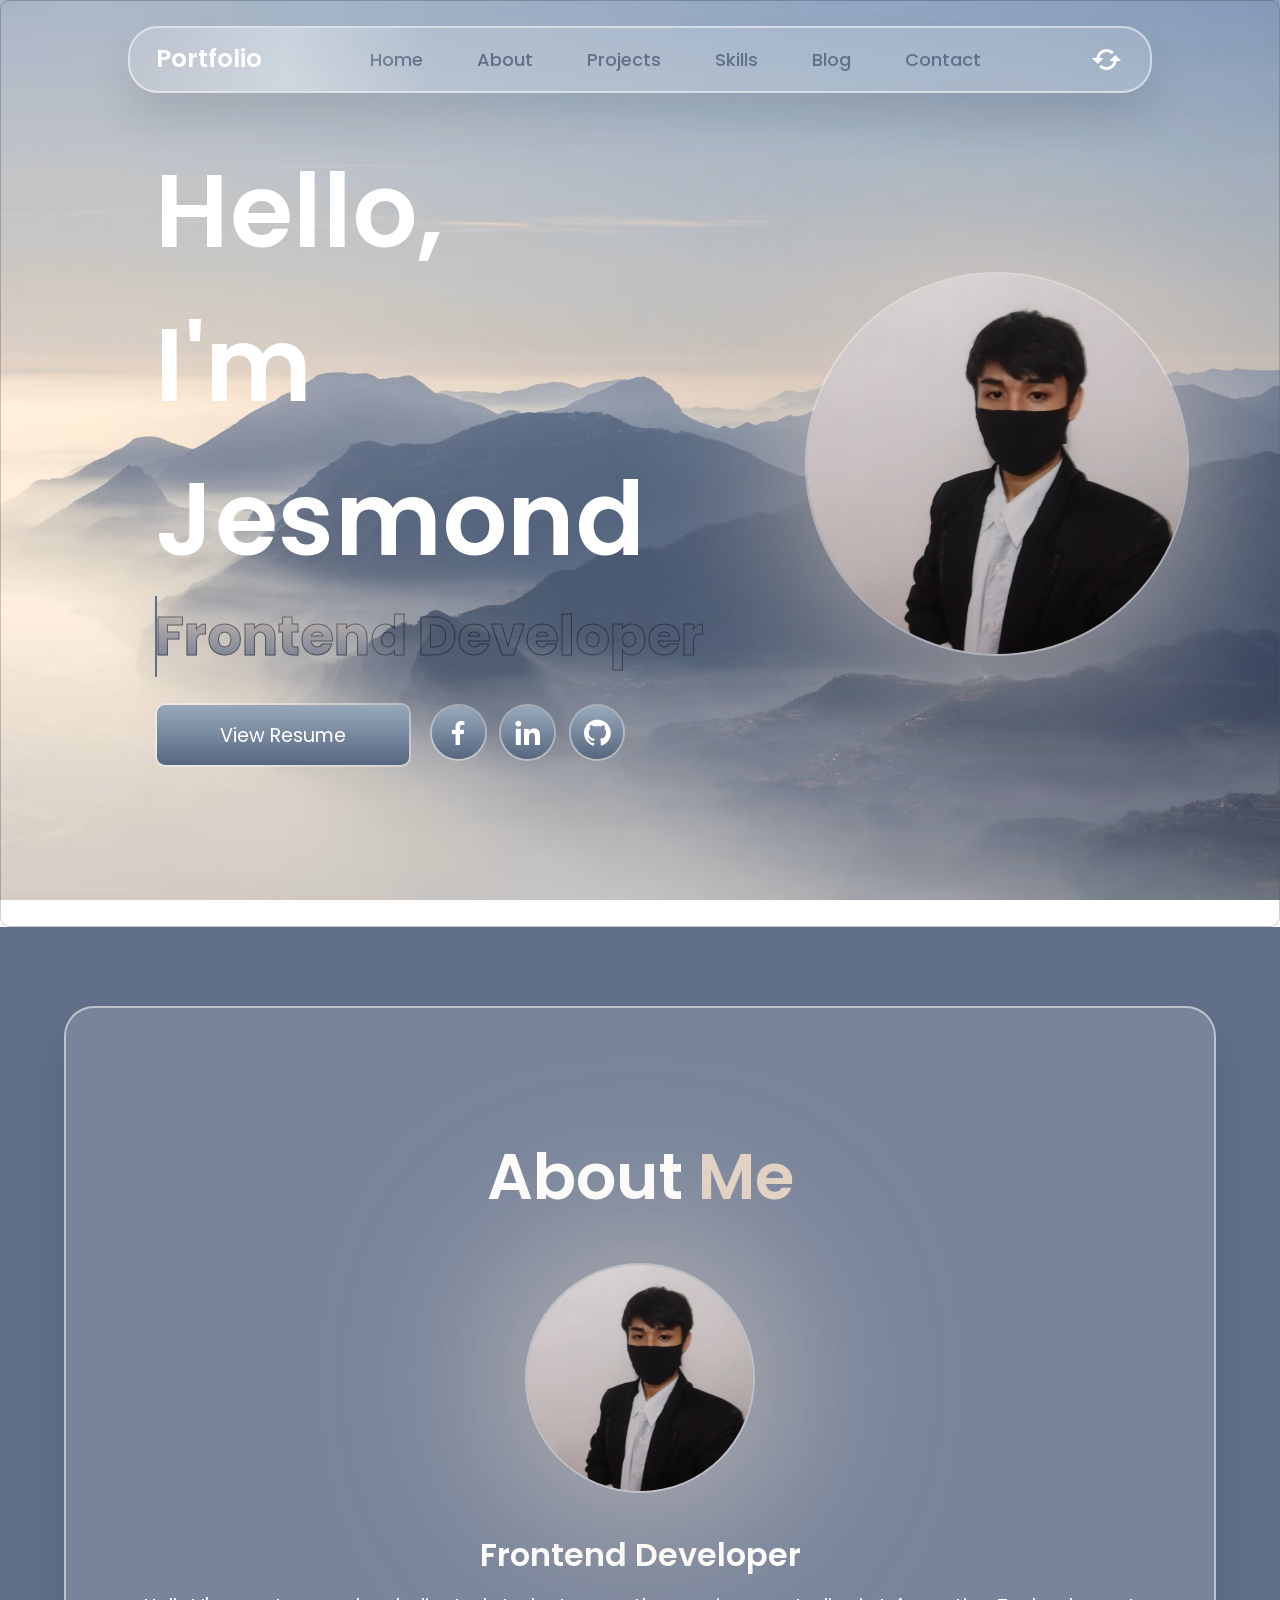
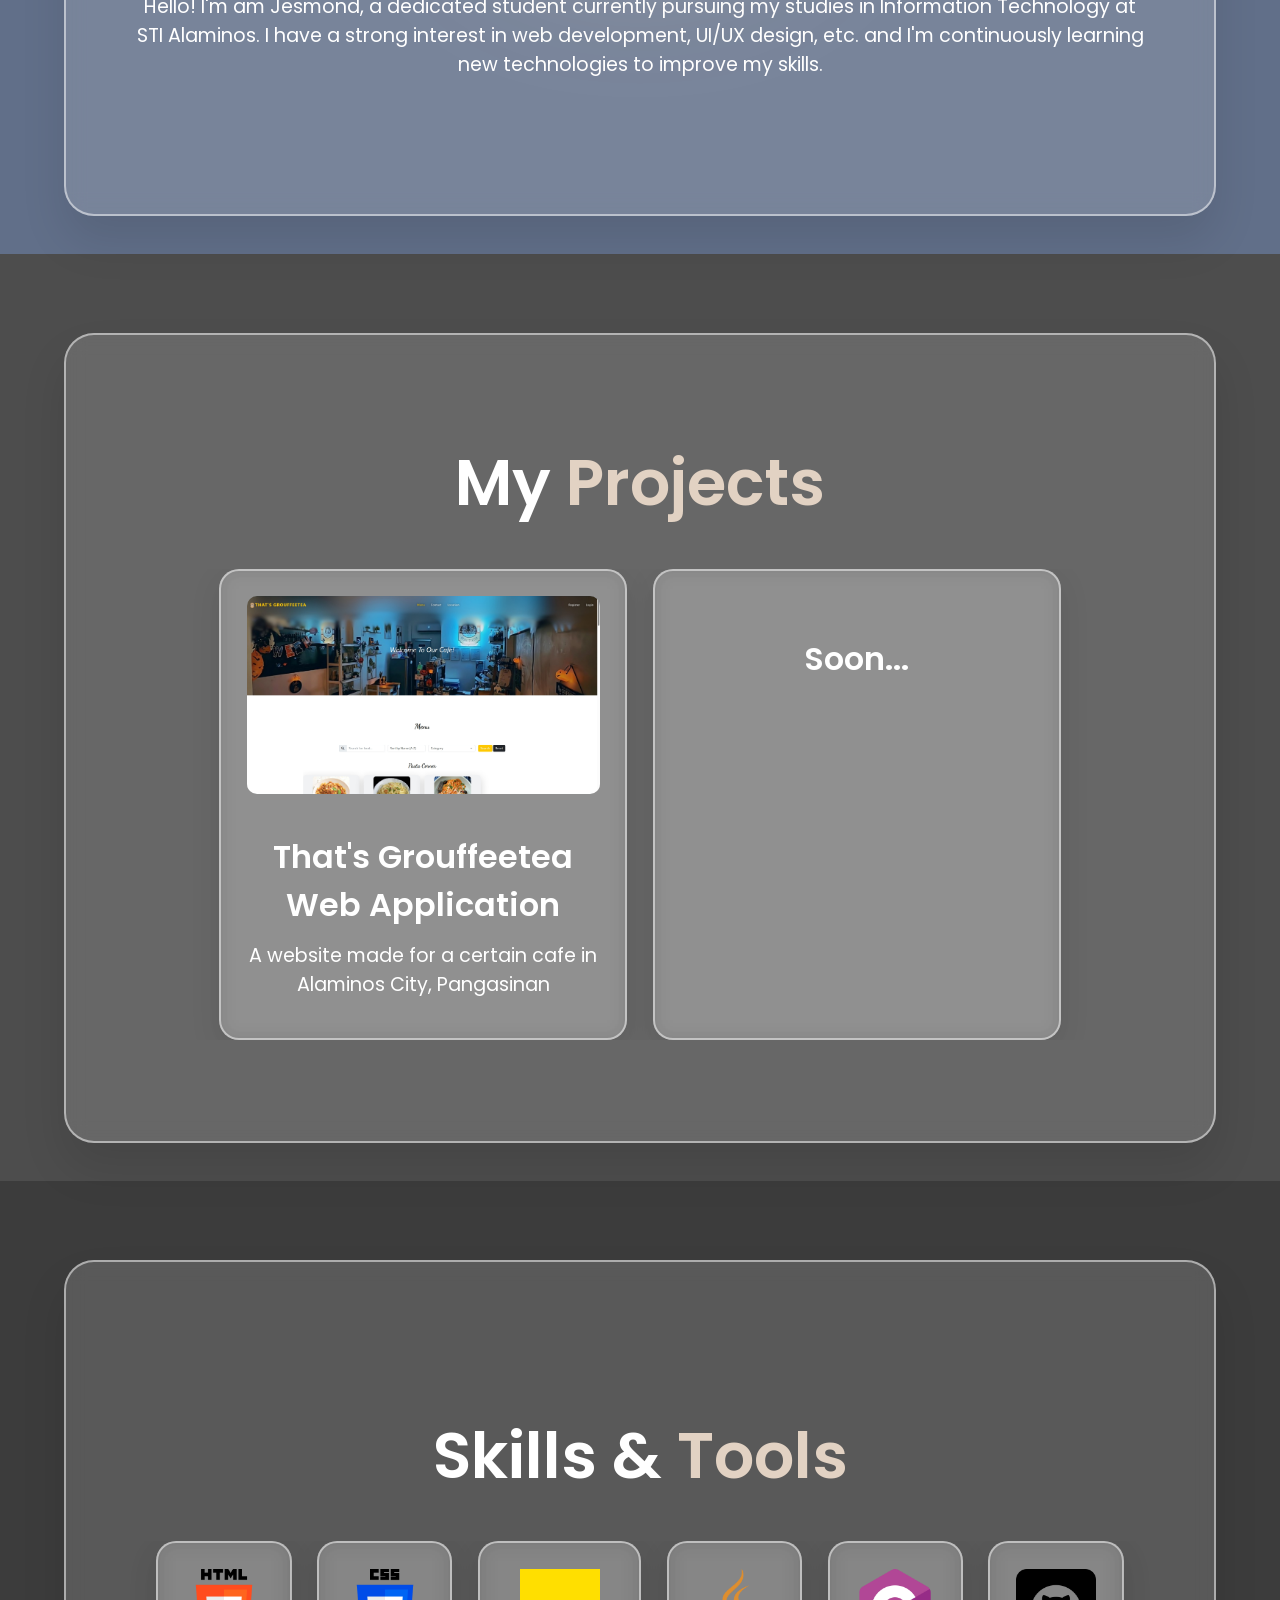
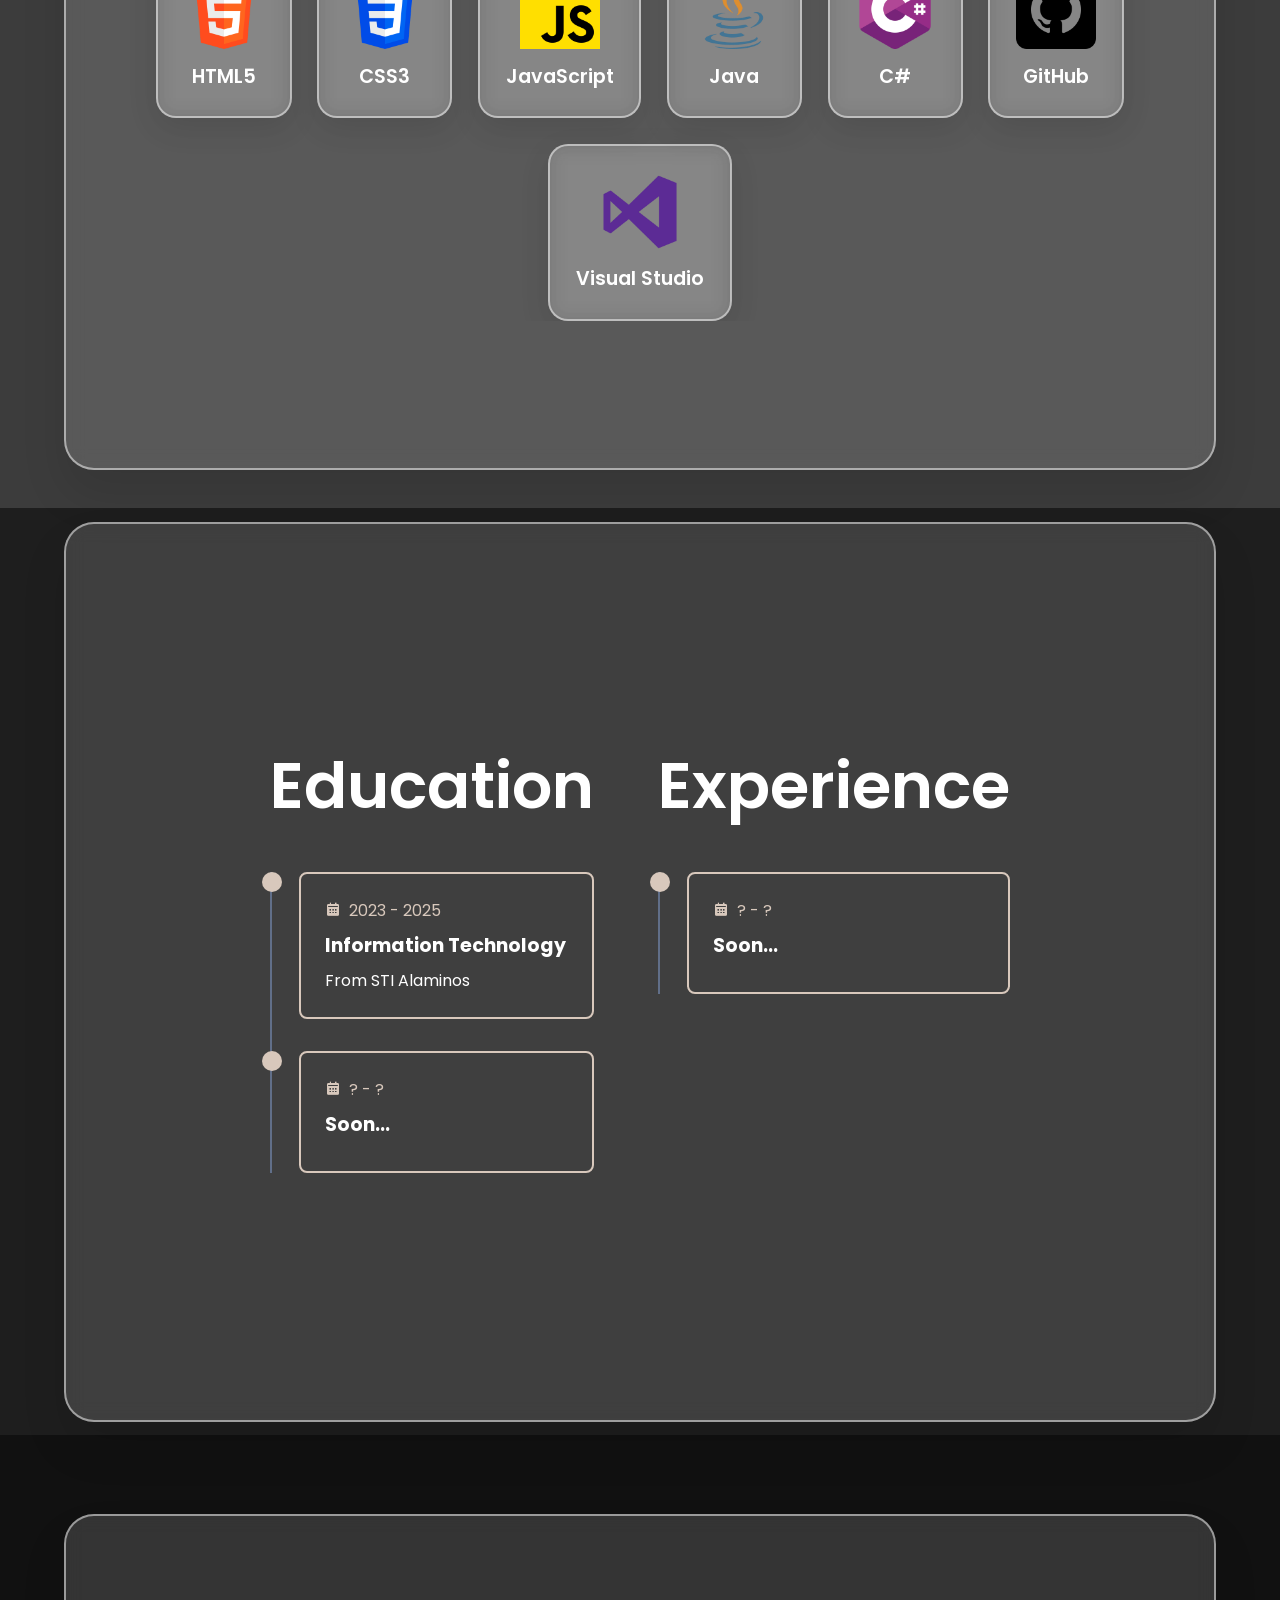
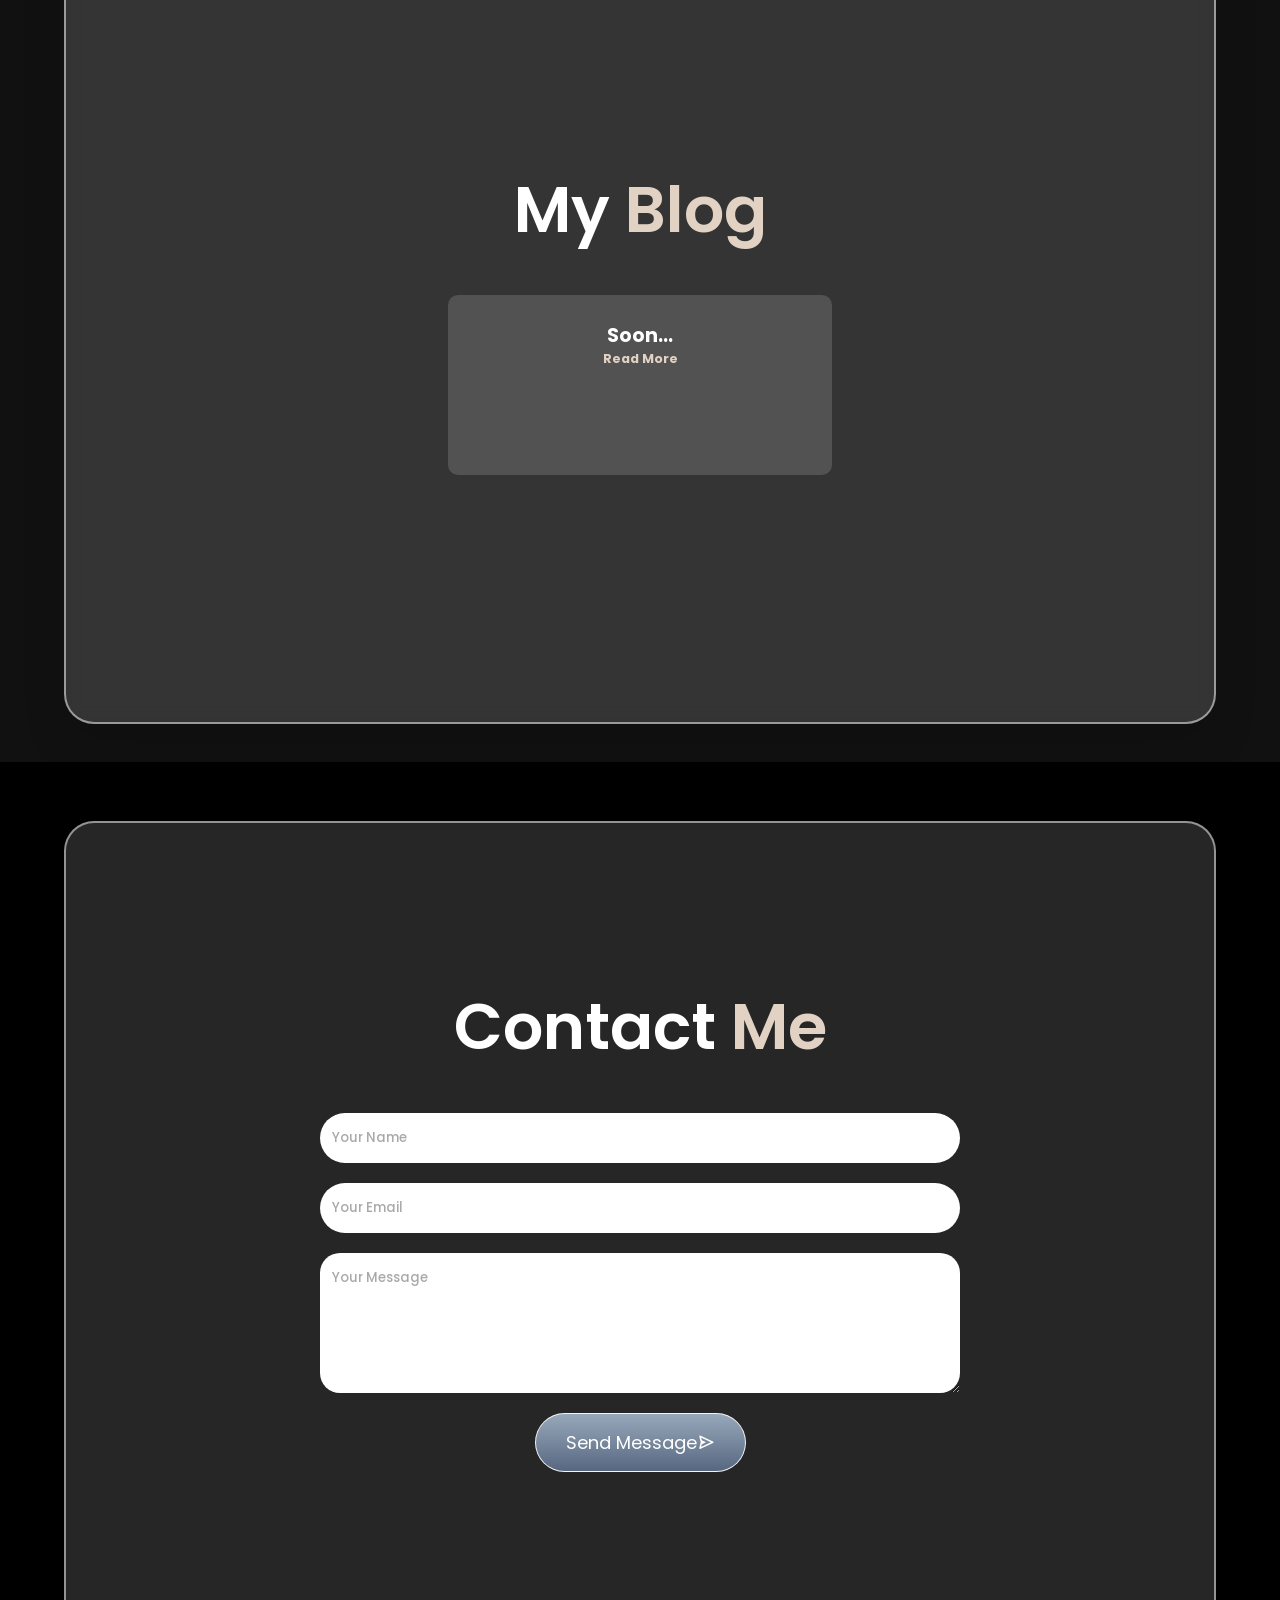
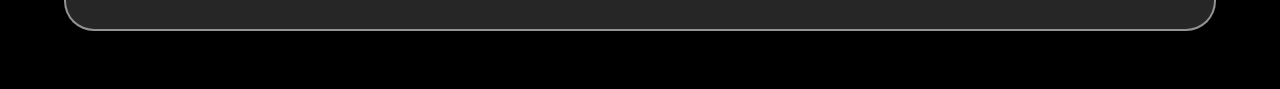
==== index.html @ a2d66a94 "Add files via upload" ====
<!DOCTYPE html>
<html lang="en">

<head>
  <meta charset="UTF-8">
  <meta name="viewport" content="width=device-width, initial-scale=1.0">
  <title>Portfolio</title>
  <link rel="stylesheet" href="style.css">
  <link href='https://unpkg.com/boxicons@2.1.4/css/boxicons.min.css' rel='stylesheet'>
</head>

<body>
  <header class="header">
    <a class="logo">Portfolio</a>
    <div class="menu-icon1">
      <i class='bx bx-menu' id="menu-icon"></i>
    </div>
    <nav class="navbar">
      <a href="#">Home</a>
      <a href="#about">About</a>
      <a href="#projects">Projects</a>
      <a href="#skills">Skills</a>
      <a href="#blog">Blog</a>
      <a href="#contact">Contact</a>
    </nav>
    <i onClick="window.location.reload()" class="bx bx-refresh"></i>
  </header>
  
  <div class="hero">
    <img src="images/background.jpg" alt="" id="bg-image">
  </div>
  
  <!-- *************************Home Section************************* -->
  <section class="home full-screen" id="home">
    <div class="text-content">
      <h1>Hello, <br> I'm Jesmond</h1>
      <div class="text-animation">
        <h2>Frontend Developer</h2>
      </div>
      <!-- <p>Lorem ipsum dolor sit amet consectetur adipisicing elit. Ea, illum! Libero cupiditate sunt officiis
        laudantium inventore vero, praesentium iure accusantium asperiores nobis architecto qui maiores, debitis
        at, eaque vel! Officiis, vel reprehenderit dicta cumque doloremque qui. Autem aperiam cumque aliquid.</p> -->
      <div class="btn-section">
        <button onclick="downloadResume()" class="btn">View Resume</button>
        <div class="social-media">
          <!-- <a href="https://www.instagram.com/" target="_blank" rel="noopener noreferrer">
            <i class='bx bxl-instagram' style="--vlr:7"></i>
          </a> -->

          <a href="https://www.facebook.com/jesmond.donato.5/" target="_blank" rel="noopener noreferrer">
            <i class='bx bxl-facebook' style="--vlr:8"></i>
          </a>

          <a href="https://www.linkedin.com/in/jesmond-d-971897332/" target="_blank" rel="noopener noreferrer">
            <i class='bx bxl-linkedin' style="--vlr:9"></i>
          </a>
          
          <a href="https://github.com/JezzMon" target="_blank" rel="noopener noreferrer">
            <i class='bx bxl-github' style="--vlr:10"></i>
          </a>

        </div>
      </div>
    </div>
    <img src="images/Profile.jpg" alt="profile" class="">
  </section>

  <!-- *************************About Section************************* -->
  <section class="about-bg full-screen" id="about">
    <div class="container about-anim about">
      <h2 class="title">About <span>Me</span></h2>
      <img src="images/Profile.jpg" alt="" class="about-img">
      <div class="text-content2">
        <h2>Frontend Developer</h2>
        <p>Hello! I'm am Jesmond, a dedicated student currently pursuing my studies
          in Information Technology at STI Alaminos. I have a strong interest in web development, UI/UX design, etc. and I'm continuously learning new technologies to improve my skills.
        </p>
      </div>
    </div>
  </section>

  <!-- *************************Projects Section************************* -->
  <section class="projects-bg full-screen" id="projects">
    <div class="container projects-anim projects">
      <h2 class="title">My <span>Projects</span></h2>
      <div class="projects-container">
        <div class="project-card">
          <img src="images/projects/screenshot-1744298592651.png" alt="Project 1">
          <div class="text-content2">
            <h2>That's Grouffeetea Web Application</h2>
            <p>A website made for a certain cafe in Alaminos City, Pangasinan</p>
          </div>
        </div>
        <div class="project-card">
          <img src="project2.jpg" alt="">
          <div class="text-content2">
            <h2>Soon...</h2>
            <!-- <p>Project Two description</p> -->
          </div>
        </div>
        <!-- <div class="project-card">
          <img src="project3.jpg" alt="Project 3">
          <div class="text-content2">
            <h2>Project Three</h2>
            <p>Project Three description</p>
          </div>
        </div>
        <div class="project-card">
          <img src="project3.jpg" alt="Project 3">
          <div class="text-content2">
            <h2>Project Four</h2>
            <p>Project Four desciption.</p>
          </div>
        </div>
        <div class="project-card">
          <img src="project3.jpg" alt="Project 3">
          <div class="text-content2">
            <h2>Project Five</h2>
            <p>Project Five description</p>
          </div>
        </div>
        <div class="project-card">
          <img src="project3.jpg" alt="Project 3">
          <div class="text-content2">
            <h2>Project Six</h2>
            <p>Project Six description</p>
          </div>
        </div> -->
      </div>
    </div>
  </section>

  <!-- *************************Skills & Tools Section************************* -->
  <section class="skills-bg full-screen" id="skills">
    <div class="container skills-anim skills">
      <h2 class="title">Skills & <span>Tools</span></h2>
      <div class="skills-container">
        <div class="skill-card">
          <img src="images/logo/html-5.png" alt="HTML">
          <h2>HTML5</h2>
        </div>
        <div class="skill-card">
          <img src="images/logo/css-3.png" alt="CSS">
          <h2>CSS3</h2>
        </div>
        <div class="skill-card">
          <img src="images/logo/js.png" alt="JavaScript">
          <h2>JavaScript</h2>
        </div>
        <div class="skill-card">
          <img src="images/logo/java.png" alt="Java">
          <h2>Java</h2>
        </div>
        <div class="skill-card">
          <img src="images/logo/c-sharp.png" alt="Csharp">
          <h2>C#</h2>
        </div>
        <div class="skill-card">
          <img src="images/logo/github.png" alt="GitHub">
          <h2>GitHub</h2>
        </div>
        <div class="skill-card">
          <img src="images/logo/visual.png" alt="GitHub">
          <h2>Visual Studio</h2>
        </div>
      </div>
    </div>
  </section>

  <!-- *************************Timeline Section************************* -->
  <section class="timeline-bg full-screen" id="timeline">
    <div class="timeline container">
      <div class="timeline-row">

        <div class="timeline-column">
          <h2 class="title">Education<span class="animate" style="--i:1;"></span></h2>

          <div class="timeline-box">
            <div class="timeline-content">
              <div class="content">
                <div class="year"><i class='bx bxs-calendar'></i>2023 - 2025</div>
                <h3>Information Technology</h3>
                <p>From STI Alaminos</p>
              </div>
            </div>

            <div class="timeline-content">
              <div class="content">
                <div class="year"><i class='bx bxs-calendar'></i>? - ?</div>
                <h3>Soon...</h3>
                <!-- <p>Lorem ipsum dolor sit amet consectetur adipisicing elit. Optio voluptate natus consectetur suscipit
                  aspernatur quos obcaecati dolore veniam debitis omnis.</p> -->
              </div>
            </div>
<!-- 
            <div class="timeline-content">
              <div class="content">
                <div class="year"><i class='bx bxs-calendar'></i>2023 - 2024</div>
                <h3>Master Degree</h3>
                <p>Lorem ipsum dolor sit amet consectetur adipisicing elit. Optio voluptate natus consectetur suscipit
                  aspernatur quos obcaecati dolore veniam debitis omnis.</p>
              </div>
            </div> -->

            <span class="animate" style="--i:2;"></span>
          </div>
        </div>

        <div class="timeline-column">
          <h2 class="title">Experience<span class="animate" style="--i:4;"></span></h2>

          <div class="timeline-box">
            <div class="timeline-content">
              <div class="content">
                <div class="year"><i class='bx bxs-calendar'></i>? - ?</div>
                <h3>Soon...</h3>
                <!-- <p>Lorem ipsum dolor sit amet consectetur adipisicing elit. Optio voluptate natus consectetur suscipit
                  aspernatur quos obcaecati dolore veniam debitis omnis.</p> -->
              </div>
            </div>

            <!-- <div class="timeline-content">
              <div class="content">
                <div class="year"><i class='bx bxs-calendar'></i>2022 - 2023</div>
                <h3>Backend Developer</h3>
                <p>Lorem ipsum dolor sit amet consectetur adipisicing elit. Optio voluptate natus consectetur suscipit
                  aspernatur quos obcaecati dolore veniam debitis omnis.</p>
              </div>
            </div>

            <div class="timeline-content">
              <div class="content">
                <div class="year"><i class='bx bxs-calendar'></i>2023 - 2024</div>
                <h3>Full Stack Developer</h3>
                <p>Lorem ipsum dolor sit amet consectetur adipisicing elit. Optio voluptate natus consectetur suscipit
                  aspernatur quos obcaecati dolore veniam debitis omnis.</p>
              </div>
            </div> -->

            <span class="animate" style="--i:5;"></span>
          </div>
        </div>

      </div>
    </div>
  </section>

  <!-- *************************Blogspot Section************************* -->
  <section class="blog-bg full-screen" id="blog">
    <div class="container blog-anim blog">
      <h2 class="title">My <span>Blog</span></h2>
      <article class="blog-post">
        <h2>Soon...</h2>
        <p></p>
        <a href="#">Read More</a>
      </article>
      <!-- <article class="blog-post">
        <h2>My Experience with ASP.NET MVC</h2>
        <p>A short summary of what I've learned working with ASP.NET MVC...</p>
        <a href="#">Read More</a>
      </article> -->
    </div>
  </section>

  <!-- *************************Contact Section************************* -->
  <!-- <section class="contact-bg full-screen" id="contact">
    <div class="container contact-anim contact">
      <h2 class="title">Contact <span>Me</span></h2>
      <form class="contact-form" action="https://api.web3forms.com/submit" method="POST">
        <input type="hidden" name="access_key" value="5a40c62f-2001-4513-8c90-ce3930203b5c">
        <input type="text" name="name" placeholder="Your Name" required>
        <input type="email" name="email" placeholder="Your Email" required>
        <textarea name="message" placeholder="Your Message" required></textarea>
        <button type="submit">Send Message <i class='bx bx-send'></i></button>
      </form>
    </div>
  </section> -->


  <section class="contact-bg full-screen" id="contact">
    <div class="container">
      <h2 class="title">Contact <span>Me</span></h2>
      <form action="https://api.web3forms.com/submit" method="POST" class="contact-left">
        <input type="hidden" name="access_key" value="54a8e8a4-c3fa-4839-b5d7-aa52ee8bd974">
        <input type="text" name="name" placeholder="Your Name" class="contact-inputs" required>
        <input type="email" name="email" placeholder="Your Email" class="contact-inputs" required>
        <textarea name="message" placeholder="Your Message" class="contact-inputs" required></textarea>
        <button type="submit" class="contact-button">Send Message <i class="bx bx-send"></i></button>
      </form>
    </div>
  </section>

  <!-- 
  <div class="container">
    <h1>Hello</h1>
  </div>

  <div class="flex-container">
    <input type="text" placeholder="Enter your name">
    <input type="text" placeholder="Enter your email">
    <button type="submit">Submit</button>
  </div> -->

  <script src="script.js"></script>
</body>

</html>
---- style.css ----
@import url('https://fonts.googleapis.com/css2?family=Poppins:wght@300;400;500;600;700;800;900&display=swap');

* {
    margin: 0;
    padding: 0;
    box-sizing: border-box;
    font-family: 'Poppins', sans-serif;
}

:root {
    --primary-color: #ffffff;
    --secondary-color: #000000;
    --accent-1: #000000;
    --accent-2: #ffffff;
    --title-span: white;
    /* --accent-1: #616f89;
    --accent-2: #d8c8bc; */
    --gradient-accent: linear-gradient(#00000000, #00000000);
    /* --gradient-accent: linear-gradient(#eadaca, #98a8bb, #eadaca, #98a8bb); */

    /* --background-1: #614cbf;
    --background-2: #48459a;
    --background-3: #353283;
    --background-4: #253569;
    --background-5: #1e2b58;
     */

    --background-1: #4d4d4d;
    --background-2: #3c3c3c;
    --background-3: #1e1e1e;
    --background-4: #111111;
    --background-5: #000000;
}

html {
    font-size: 80%;
    /* font-size: 62.5%; */
    overflow-x: hidden;
    scroll-behavior: smooth;
}

.logo {
    font-size: 2.9rem;
    font-weight: 600;
    text-decoration: none;
    color: #fff;
    transform: translateX(100%);
    opacity: 0;
    animation: RightSlide 1s ease forwards;
}

@keyframes RightSlide {
    0% {
        transform: translateX(100%);
        opacity: 0;
    }

    100% {
        transform: translateX(0%);
        opacity: 1;
    }
}

#menu {
    color: #fff;
    font-size: 2.5rem;
    display: none;
}

@keyframes TopSlide {
    0% {
        transform: translateY(-100px);
        opacity: 0;
    }

    100% {
        transform: translateY(0px);
        opacity: 1;
    }
}








/* body {
    min-height: 100vh;
    background: url('images/background.jpg') no-repeat;
    background-size: cover;
    background-position: center;
} */

.hero img {
    position: fixed;
    top: 0;
    left: 0;
    width: 100%;
    height: 100%;
    object-fit: cover;
    mix-blend-mode: multiply;
    /* z-index: -1; */
}

img {
    pointer-events: none;
}

/* .header {
    position: fixed;
    top: 0;
    left: 0;
    width: 100%;
    padding: 20px 100px;
    background: rgba(255, 255, 255, .1);
    display: flex;
    justify-content: space-between;
    align-items: center;
    backdrop-filter: blur(10px);
    border-bottom: 2px solid rgba(255, 255, 255, .2);
} */

.full-screen {
    width: 100vw;
    height: 103vh;
    display: flex;
    justify-content: center;
    align-items: center;
}

.header {
    background: rgba(255, 255, 255, 0.15);
    backdrop-filter: blur(10px);
    padding: 1rem 2rem;
    position: fixed;
    width: 80%;
    left: 50%;
    transform: translateX(-50%);
    top: 2rem;
    border-radius: 30px;
    border: 2px solid rgba(255, 255, 255, 0.5);
    box-shadow: 0 25px 45px rgba(0, 0, 0, 0.1);
    display: flex;
    z-index: 100;
    justify-content: space-between;
    align-items: center;
}

@media (max-width: 768px) {
    .header {
        backdrop-filter: none;
        border: none;
        background: none;
        box-shadow: none;
        margin-top: 2rem;
    }

    .header::after {
        display: none;
    }
}

.header::after {
    content: '';
    position: fixed;
    top: 0;
    left: 0%;
    width: 30%;
    height: 100%;
    background: linear-gradient(90deg, transparent, rgba(255, 255, 255, 0.3), transparent);
    transition: .5s;
    border-radius: 30px;
}

.header:hover::after {
    left: 97%;
    width: 0%;
}

.logo {
    color: #fff;
    font-size: 25px;
    text-decoration: none;
    font-weight: 600;
    cursor: default;
}

.navbar a {
    color: var(--accent-1);
    font-size: 18px;
    text-decoration: none;
    font-weight: 500;
    margin: 0rem 2rem;
}

.navbar a:hover {
    color: var(--accent-2);
}

.menu-icon1 {
    position: fixed;
    bottom: .2rem;
    right: 2rem;
    cursor: pointer;
    z-index: 10001;
}

#menu-icon {
    font-size: 35px;
    color: #fff;
    cursor: pointer;
    z-index: 10001;
    display: none;
    transition: .9s;
}

.bx-refresh {
    color: #fff;
    font-size: 35px;
    cursor: pointer;
}

/* BREAKPOINTS */
@media (max-width: 992px) {
    .header {
        padding: 1.25rem 4%
    }

    .header i{
        display: none;
    }
}

@media (max-width: 768px) {
    #menu-icon {
        display: block;
    }

    .navbar {
        position: absolute;
        top: 100%;
        left: 0;
        width: 100%;
        padding: .5rem 4%;
        background: rgba(255, 255, 255, 0.311);
        border: 2px solid rgba(255, 255, 255, 0.5);
        border-radius: 30px;
        display: none;
        margin: .5rem 0;
    }

    .navbar.active {
        display: block;
    }

    .navbar a {
        display: flex;
        margin: 1.5rem 0;
        justify-content: center;
        transition: .2s linear;
    }

    .navbar a:hover {
        border: solid 1px var(--accent-2);
        border-radius: 20px;
    }
}


.wrapper {
    display: grid;
    min-width: 200px;
    grid-template-columns: repeat(auto-fit, minmax(150px, 1fr));
    grid-gap: 20px;
    padding: 20px;
}

/* .home {
    display: flex;
    border: 1px solid #ccc;
    border-radius: 10px;
    padding: 20px;
    margin: 20px;
} */

.flex-container {
    display: flex;
    flex-wrap: wrap;
    gap: 8px
}


/* ////////////////////////////////////////////////////////////////////////////////////// */
/* //                       ██╗  ██╗ ██████╗ ███╗   ███╗███████╗                       // */
/* //                       ██║  ██║██╔═══██╗████╗ ████║██╔════╝                       // */
/* //                       ███████║██║   ██║██╔████╔██║█████╗                         // */
/* //                       ██╔══██║██║   ██║██║╚██╔╝██║██╔══╝                         // */
/* //                       ██║  ██║╚██████╔╝██║ ╚═╝ ██║███████╗                       // */
/* //                       ╚═╝  ╚═╝ ╚═════╝ ╚═╝     ╚═╝╚══════╝                       // */
/* ////////////////////////////////////////////////////////////////////////////////////// */

.home {
    display: flex;
    justify-content: space-between;
    align-items: center;
    padding: 10vh;
    border: 1px solid #ccc;
    border-radius: 10px;
    /* background: rgba(255, 255, 255, 0.15);
    backdrop-filter: blur(10px);
    border-radius: 30px;
    border: 2px solid rgba(255, 255, 255, 0.5);
    box-shadow: 0 25px 45px rgba(0, 0, 0, 0.1); */
}

.text-content {
    max-width: 70rem;
    margin-left: 5rem;
    /* padding-left: 20vh; */
}

.text-content h1 {
    font-size: 8rem;
    color: #fff;
    text-transform: capitalize;
    letter-spacing: .05rem;
    font-weight: 600;
    transform: translateY(-100px);
    opacity: 0;
    animation: RightSlide 1s ease forwards;
    animation-delay: 1s;
}

.text-animation {
    position: relative;
    /* width: 32.8rem; */
    width: 50rem;
}

.text-animation h2 {
    font-size: 4.228rem;
    /* font-size: 3.2rem; */
    font-weight: 700;
    color: transparent;
    -webkit-text-stroke: 1px rgba(0, 0, 0, 0.423);
    background: linear-gradient(var(--accent-2), var(--accent-1));
    background-repeat: no-repeat;
    -webkit-background-clip: text;
    background-clip: text;
    background-position: -33rem 0;
    transform: translateY(-100px);
    opacity: 0;
    animation: textSlide 6s linear infinite,
        TopSlide 1s ease forwards;
    animation-delay: 2s, 1.2s;
}

@keyframes textSlide {

    0%,
    10%,
    100% {
        background-position: -50rem 0;
        /* background-position: -33rem 0; */
    }

    65%,
    85% {
        background-position: 0 0;
    }
}

.text-animation::before {
    content: "";
    position: absolute;
    left: 0;
    top: 0;
    height: 100%;
    width: 0;
    border-right: 2px solid var(--accent-1);
    transform: translateY(-100px);
    opacity: 0;
    animation: CursorSlide 6s linear infinite,
        TopSlide 1s ease forwards;
    animation-delay: 2s, 1.2s;
}

@keyframes CursorSlide {

    0%,
    10%,
    100% {
        width: 0;
    }

    65%,
    78%,
    85% {
        opacity: 1;
        width: 100%;
    }

    75%,
    81% {
        opacity: 0;
    }

}

@media(max-width:768px) {
    .text-animation h2 {
        -webkit-text-stroke: .7px var(--accent-1);
        background: linear-gradient(#e9c9d9, var(--accent-1));
        background-repeat: no-repeat;
        -webkit-background-clip: text;
        background-clip: text;
    }
}

.text-content p {
    font-size: 1.4rem;
    margin: 1rem 0;
    transform: translateX(100px);
    opacity: 0;
    animation: leftSlide 1s ease forwards;
    animation-delay: 1.4s;
}

@keyframes leftSlide {
    0% {
        transform: translateX(100px);
        opacity: 0;
    }

    100% {
        transform: translateX(0px);
        opacity: 1;
    }
}

.btn-section {
    width: max-content;
    height: 5rem;
    display: flex;
    justify-content: space-between;
    align-items: center;
    margin: 2rem 0;
    position: relative;
}

/* .btn-section::before {
    content: "";
    position: absolute;
    left: 0;
    top: 0;
    background: var(--accent-1);
    height: 100%;
    width: 46%;
    border-radius: .8rem;
    z-index: 2;
    animation: Slide 1s ease forwards;
    animation-delay: 1.6s;
}

@keyframes Slide {
    0% {
        width: 46%;
    }

    100% {
        width: 0;
    }
} */


.btn {
    height: 100%;
    width: 20rem;
    color: #fff;
    background: rgba(255, 255, 255, .1);
    border: .2rem solid rgba(255, 255, 255, .3);
    backdrop-filter: blur(5rem);
    border-radius: .8rem;
    font-size: 1.5rem;
    cursor: pointer;
    display: inline-flex;
    justify-content: center;
    align-items: center;
    position: relative;
    overflow: hidden;
    z-index: 1;
    animation: Slide 2s ease forwards;
    animation-delay: 1s;
    transform: translateX(-100px);
    opacity: 0;
}

@keyframes Slide {
    0%{
        transform: translateX(-100px); ;
        opacity: 0;
    }
    100% {
        transform: translateX(0px);
        opacity: 1;
    }
}


.btn::before {
    content: "";
    position: absolute;
    left: 0;
    top: -100%;
    height: 300%;
    width: 100%;
    background: var(--gradient-accent);
    z-index: -1;
    transition: .5s ease;
} 


.btn:hover::before {
    top: 0;
}

.social-media {
    margin: 2rem 0;
    display: flex;
    padding-left: 1rem;
}

.social-media i {
    display: inline-block;
    font-size: 2.5rem;
    background: rgba(255, 255, 255, .1);
    border: .2rem solid rgba(255, 255, 255, .3);
    padding: .8rem;
    margin: 0 .5rem;
    border-radius: 50%;
    color: #fff;
    cursor: pointer;
    position: relative;
    overflow: hidden;
    animation: Bottom 1s ease forwards;
    animation-delay: calc(.2s * var(--vlr));
    transform: translateY(100px);
    opacity: 0;

}

@keyframes Bottom {
    0% {
        transform: translateY(100px);
        opacity: 0;
    }

    100% {
        transform: translateY(0px);
        opacity: 1;
    }
}

.social-media i::after {
    content: "";
    position: absolute;
    left: 0;
    top: -100%;
    height: 300%;
    width: 100%;
    background: var(--gradient-accent);
    z-index: -1;
    transition: .5s ease;
}

i:hover::after {
    top: 0;
}

.home img {
    width: 30vw;
    background: rgba(255, 255, 255, .1);
    border: .2rem solid rgba(255, 255, 255, .3);
    border-radius: 50%;
    filter: drop-shadow(0 0 8rem var(--accent-2)); 
    animation: Scale 1s ease forwards;
    scale: 0;
    animation-delay: 2s;
}

@keyframes Scale {
    0% {
        scale: 0;
    }

    100% {
        scale: 1;
    }
}

/* RESPONSIVE */
@media(max-width:1200px) {
    html {
        font-size: 55;
    }
}

@media(max-width:991px) {
    section {
        padding: 10rem 3% 2rem;
    }

    .contact {
        min-height: auto;
    }

    footer {
        padding: 2rem 3%;
    }
}

@media(max-width:768px) {
    #menu {
        display: block;
    }

    .home {
        flex-direction: column-reverse;
        justify-content: center;
    }

    .home .text-content {
        display: flex;
        justify-content: center;
        align-items: center;
        flex-direction: column;
    }

    .home .text-content h1 {
        font-size: 4rem;
    }

    .home img {
        width: 40vw;
    }

    .text-content{
        margin-top: 14vh;
    }

    .about {
        flex-direction: column;
    }

    .about img {
        width: 20rem;
        height: 20rem;
    }
}

@media(max-width:450px) {
    html {
        font-size: 50%;
    }

    .input-box input {
        width: 100%;
    }
}




.container {
    display: flex;
    width: 90vw;
    height: 90vh;
    flex-direction: column;
    justify-content: center;
    align-items: center;
    padding: 5rem;
    background: rgba(255, 255, 255, 0.15);
    backdrop-filter: blur(10px);
    border-radius: 30px;
    border: 2px solid rgba(255, 255, 255, 0.5);
    box-shadow: 0 25px 45px rgba(0, 0, 0, 0.1);
}

@media (max-width: 768px) {
    .container {
        width: 100vw;
        height: 90vh;
        margin-bottom: 10rem;
        padding: 0rem;
        padding-bottom: 2rem;
    }
}


/* ////////////////////////////////////////////////////////////////////////////////////////////// */
/* //                        █████╗ ██████╗  ██████╗ ██╗   ██╗████████╗                        // */
/* //                       ██╔══██╗██╔══██╗██╔═══██╗██║   ██║╚══██╔══╝                        // */
/* //                       ███████║██████╔╝██║   ██║██║   ██║   ██║                           // */
/* //                       ██╔══██║██╔══██╗██║   ██║██║   ██║   ██║                           // */
/* //                       ██║  ██║██████╔╝╚██████╔╝╚██████╔╝   ██║                           // */
/* //                       ╚═╝  ╚═╝╚═════╝  ╚═════╝  ╚═════╝    ╚═╝                           // */
/* ////////////////////////////////////////////////////////////////////////////////////////////// */

.about-bg {
    background-color: var(--accent-1);
    justify-content: center;
}

/* .about {
    display: flex;
    flex-direction: column;
    justify-content: center;
    align-items: center;
    padding: 10vh;
    width: 90vw;
    height: 80vh;
    background: rgba(255, 255, 255, 0.15);
    backdrop-filter: blur(10px);
    border-radius: 30px;
    border: 2px solid rgba(255, 255, 255, 0.5);
    box-shadow: 0 25px 45px rgba(0, 0, 0, 0.1);
} */

@media (max-width: 768px) {
    .about {
        margin-top: 0vh;
        margin-bottom: 10vh;
        margin-left: 1vh;
        margin-right: 1vh;
        padding: 5vh;
    }
}

.title {
    font-size: 5rem;
    margin-bottom: 3rem;
    font-weight: 600;
    text-align: center;
    color: #ffffff;
}

@media (max-width: 768px) {
    .title {
        margin-top: 5rem;
    }
}

.title span {
    color: var(--title-span);
}

.about-img {
    height: 18rem;
    width: 18rem;
    background: rgba(255, 255, 255, .1);
    border: .2rem solid rgba(255, 255, 255, .3);
    border-radius: 50%;
    filter: drop-shadow(0 0 8rem #e3d3c4);
}

.text-content2 h2 {
    text-align: center;
    margin: 3rem 0 1rem 0;
    /* color: #1d1d1d; */
    color: white;
    font-size: 2.5rem;
    font-weight: 600;
}

.text-content2 p {
    text-align: center;
    margin: 0 0 1rem 0;
    color: white;
    font-size: 1.5rem;
    font-weight: 400;
}





/* //////////////////////////////////////////////////////////////////////////////////////////////////////////////////// */
/* //                       ██████╗ ██████╗  ██████╗      ██╗███████╗ ██████╗████████╗███████╗                       // */
/* //                       ██╔══██╗██╔══██╗██╔═══██╗     ██║██╔════╝██╔════╝╚══██╔══╝██╔════╝                       // */
/* //                       ██████╔╝██████╔╝██║   ██║     ██║█████╗  ██║        ██║   ███████╗                       // */
/* //                       ██╔═══╝ ██╔══██╗██║   ██║██   ██║██╔══╝  ██║        ██║   ╚════██║                       // */
/* //                       ██║     ██║  ██║╚██████╔╝╚█████╔╝███████╗╚██████╗   ██║   ███████║                       // */
/* //                       ╚═╝     ╚═╝  ╚═╝ ╚═════╝  ╚════╝ ╚══════╝ ╚═════╝   ╚═╝   ╚══════╝                       // */
/* //////////////////////////////////////////////////////////////////////////////////////////////////////////////////// */

.projects-bg {
    background-color: var(--background-1);
    justify-content: center;
}

/* .projects {
    display: flex;
    width: 90vw;
    height: 90vh;
    flex-direction: column;
    justify-content: center;
    align-items: center;
    padding: 5rem;
    background: rgba(255, 255, 255, 0.15);
    backdrop-filter: blur(10px);
    border-radius: 30px;
    border: 2px solid rgba(255, 255, 255, 0.5);
    box-shadow: 0 25px 45px rgba(0, 0, 0, 0.1);
} */

.projects-container {
    display: flex;
    flex-wrap: wrap;
    justify-content: center;
    gap: 2rem;
    overflow-x: auto;
}

.project-card {
    display: flex;
    flex-direction: column;
    align-items: center;
    background: rgba(255, 255, 255, 0.15);
    backdrop-filter: blur(10px);
    border-radius: 20px;
    border: 2px solid rgba(255, 255, 255, 0.5);
    box-shadow: 0 10px 30px rgba(0, 0, 0, 0.1);
    padding: 2rem;
    width: 40%;
    /* max-width: 300px; */
    text-align: center;
}

.project-card img {
    width: 100%;
    height: auto;
    border-radius: 10px;
}





/* ////////////////////////////////////////////////////////////////////////////////////////////// */
/* //                       ███████╗██╗  ██╗██╗██╗     ██╗     ███████╗                        // */
/* //                       ██╔════╝██║ ██╔╝██║██║     ██║     ██╔════╝                        // */
/* //                       ███████╗█████╔╝ ██║██║     ██║     ███████╗                        // */
/* //                       ╚════██║██╔═██╗ ██║██║     ██║     ╚════██║                        // */
/* //                       ███████║██║  ██╗██║███████╗███████╗███████║                        // */
/* //                       ╚══════╝╚═╝  ╚═╝╚═╝╚══════╝╚══════╝╚══════╝                        // */
/* ////////////////////////////////////////////////////////////////////////////////////////////// */

.skills-bg {
    background-color: var(--background-2);
    justify-content: center;
}

/* .skills {
    display: flex;
    flex-direction: column;
    justify-content: center;
    align-items: center;
    padding: 10vh;
    width: 90vw;
    height: 80vh;
    background: rgba(255, 255, 255, 0.15);
    backdrop-filter: blur(10px);
    border-radius: 30px;
    border: 2px solid rgba(255, 255, 255, 0.5);
    box-shadow: 0 25px 45px rgba(0, 0, 0, 0.1);
} */

.skills-container {
    display: flex;
    flex-wrap: wrap;
    justify-content: center;
    gap: 2rem;
    width: 90vw;
    overflow-x: auto;
}

.skill-card {
    display: flex;
    flex-direction: column;
    align-items: center;
    background: rgba(255, 255, 255, 0.15);
    backdrop-filter: blur(10px);
    border-radius: 20px;
    border: 2px solid rgba(255, 255, 255, 0.5);
    box-shadow: 0 10px 30px rgba(0, 0, 0, 0.1);
    padding: 2rem;
    max-width: 200px;
    text-align: center;
}

.skill-card img {
    width: 80px;
    height: 80px;
    margin-bottom: 1rem;
}

.skill-card h2 {
    color: #ffffff;
    font-size: 1.5rem;
    font-weight: 600;
}



/* ////////////////////////////////////////////////////////////////////////////////////////////////////////////// */
/* //                       ████████╗██╗███╗   ███╗███████╗██╗     ██╗███╗   ██╗███████╗                       // */
/* //                       ╚══██╔══╝██║████╗ ████║██╔════╝██║     ██║████╗  ██║██╔════╝                       // */
/* //                          ██║   ██║██╔████╔██║█████╗  ██║     ██║██╔██╗ ██║█████╗                         // */
/* //                          ██║   ██║██║╚██╔╝██║██╔══╝  ██║     ██║██║╚██╗██║██╔══╝                         // */
/* //                          ██║   ██║██║ ╚═╝ ██║███████╗███████╗██║██║ ╚████║███████╗                       // */
/* //                          ╚═╝   ╚═╝╚═╝     ╚═╝╚══════╝╚══════╝╚═╝╚═╝  ╚═══╝╚══════╝                       // */
/* ////////////////////////////////////////////////////////////////////////////////////////////////////////////// */

.timeline-bg {
    background-color: var(--background-3);
    justify-content: center;
}

.timeline {
    display: flex;
    justify-content: center;
    align-items: center;
    min-height: 100vh;
    padding: 0 9%;
    overflow: auto;
}

.timeline .timeline-row {
    display: flex;
    column-gap: 64px;
    flex-wrap: wrap;
}

.timeline-row .timeline-column {
    flex: 1 1 320px;
}

.timeline-column .title {
    color: #fff;
}

.timeline-column .timeline-box {
    position: relative;
    border-left: 2px solid var(--accent-1);
}

.timeline-box .timeline-content {
    position: relative;
    padding-left: 27px;
}

.timeline-box .timeline-content::before {
    content: '';
    position: absolute;
    top: 0;
    left: -10.5px;
    width: 20px;
    height: 20px;
    background: var(--accent-2);
    border-radius: 50%;
}

.timeline-content .content {
    padding: 24px;
    border: 2px solid var(--accent-2);
    border-radius: 8px;
    margin-bottom: 32px;
}

.timeline-content .content .year {
    font-size: 16px;
    color: var(--accent-2);
}

.timeline-content .content .year i {
    margin-right: 8px;
}

.timeline-content .content h3 {
    font-size: 19px;
    color: #fff;
    margin: 8px 0;
}

.timeline-content .content p {
    font-size: 16px;
    color: #fff;
}

.animate {
    position: absolute;
    top: 0;
    right: 0;
    width: 105%;
    height: 100%;
    background: #1f242d;
    animation: show-right 1s ease forwards;
    animation-delay: calc(.5s * var(--i));
}

@keyframes show-right {
    100% {
        width: 0;
    }
}

/* //////////////////////////////////////////////////////////////////////////////////// */
/* //                       ██████╗ ██╗      ██████╗  ██████╗                        // */
/* //                       ██╔══██╗██║     ██╔═══██╗██╔════╝                        // */
/* //                       ██████╔╝██║     ██║   ██║██║  ███╗                       // */
/* //                       ██╔══██╗██║     ██║   ██║██║   ██║                       // */
/* //                       ██████╔╝███████╗╚██████╔╝╚██████╔╝                       // */
/* //                       ╚═════╝ ╚══════╝ ╚═════╝  ╚═════╝                        // */
/* //////////////////////////////////////////////////////////////////////////////////// */

.blog-bg {
    background-color: var(--background-4);
    color: white;
}

/* .blog {
    display: flex;
    flex-direction: column;
    justify-content: center;
    align-items: center;
    padding: 10vh;
    width: 90vw;
    height: 80vh;
    background: rgba(255, 255, 255, 0.15);
    backdrop-filter: blur(10px);
    border-radius: 30px;
    border: 2px solid rgba(255, 255, 255, 0.5);
    box-shadow: 0 25px 45px rgba(0, 0, 0, 0.1);
} */

.blog-post {
    background: rgba(255, 255, 255, 0.15);
    padding: 2rem;
    border-radius: 10px;
    text-align: center;
    width: 30vw;
    height: 20vh;
}

.blog-post a {
    color: #e2d2c3;
    text-decoration: none;
    font-weight: bold;
}



/* //////////////////////////////////////////////////////////////////////////////////////////////////////////////// */
/* //                        ██████╗ ██████╗ ███╗   ██╗████████╗ █████╗  ██████╗████████╗                        // */
/* //                       ██╔════╝██╔═══██╗████╗  ██║╚══██╔══╝██╔══██╗██╔════╝╚══██╔══╝                        // */
/* //                       ██║     ██║   ██║██╔██╗ ██║   ██║   ███████║██║        ██║                           // */
/* //                       ██║     ██║   ██║██║╚██╗██║   ██║   ██╔══██║██║        ██║                           // */
/* //                       ╚██████╗╚██████╔╝██║ ╚████║   ██║   ██║  ██║╚██████╗   ██║                           // */
/* //                        ╚═════╝ ╚═════╝ ╚═╝  ╚═══╝   ╚═╝   ╚═╝  ╚═╝ ╚═════╝   ╚═╝                           // */
/* //////////////////////////////////////////////////////////////////////////////////////////////////////////////// */

.contact-bg {
    background-color: var(--background-5);
    justify-content: center;
    color: white;
}

/* .contact {
    display: flex;
    flex-direction: column;
    justify-content: center;
    align-items: center;
    padding: 10vh;
    width: 90vw;
    height: 80vh;
    background: rgba(255, 255, 255, 0.15);
    backdrop-filter: blur(10px);
    border-radius: 30px;
    border: 2px solid rgba(255, 255, 255, 0.5);
    box-shadow: 0 25px 45px rgba(0, 0, 0, 0.1);
} */

.contact-form {
    display: flex;
    flex-wrap: wrap;
    justify-content: center;
    overflow-x: auto;
}

.contact-form input,
.contact-form textarea {
    width: 100%;
    margin: 0.5rem 0;
    padding: 1rem;
    border-radius: 5px;
    border: none;
}

/* .contact-form button {
    padding: 1rem 2rem;
    border: none;
    background: #e2d2c3;
    color: black;
    border-radius: 5px;
    cursor: pointer;
    align-content: end;
    margin: 1rem 1%;
} */

@media (max-width: 768px) {
    .contact-form {
        display: flex;
        flex-wrap: wrap;
        justify-content: center;
        overflow-x: auto;
        padding: 1.5rem;
    }
}



.box {
    border-radius: 20px;
    width: 60px;
    height: 60px;
    background: #f0f0f0;
    box-shadow: 0 0 0 #cccccc,
        0 0 0 #ffffff,
        10px 10px 10px #cccccc inset,
        -10px -10px 10px #ffffff inset;
    animation: anime 5s cubic-bezier(0.16, 1, 0.3, 1) 0s infinite alternate;
    /* animation-fill-mode: forwards; */
}

@keyframes anime {
    0% {
        width: 60px;
        height: 60px;
        background: #f0f0f0;
        box-shadow: 0 0 0 #cccccc,
            0 0 0 #ffffff,
            10px 10px 10px #cccccc inset,
            -10px -10px 10px #ffffff inset;
    }

    25% {
        width: 60px;
        height: 60px;
        background: #f8f8f8;
        box-shadow: 10px 10px 10px #cccccc,
            10px 10px 10px #ffffff,
            0 0 0 #cccccc inset,
            0 0 0 #ffffff inset;
    }

    50% {
        width: 60px;
        height: 240px;
        background: #f8f8f8;
        box-shadow: 10px 10px 10px #cccccc,
            10px 10px 10px #ffffff,
            0 0 0 #cccccc inset,
            0 0 0 #ffffff inset;
    }

    100% {
        width: 480px;
        height: 240px;
        background: #fafafa;
        box-shadow: 40px 40px 40px #cccccc,
            0 0 0 #ffffff,
            0 0 0 #cccccc inset,
            2px 2px 2px #ffffff inset;
    }
}


.contact-container{
    display:flex;
    justify-content: space-evenly;
    height: 100vh;
    align-items: center;
}

.contact-left{
    display: flex;
    flex-direction: column;
    align-items: center;
    gap: 20px;
}

.contact-inputs{
    width: 50vw;
    height: 50px;
    border: none;
    outline: none;
    font-weight: 500;
    color: #666;
    border-radius: 50px;
    padding-left: 12px;
}

.contact-left textarea{
    height: 140px;
    padding-top: 15px;
    border-radius: 20px;
}

.contact-inputs:focus{
    border: 2px solid var(--accent-1);
}

.contact-inputs::placeholder{
    color: #a9a9a9;
}

/* .contact-left button{
    display: flex;
    align-items: center;
    padding: 15px 30px;
    font-size: 18px;
    gap: 10px;
    border: none;
    border-radius: 50px;
    background: linear-gradient(90deg, var(--accent-1), var(--accent-2));
} */

.contact-button {
    display: flex;
    align-items: center;
    padding: 15px 30px;
    border-radius: 50px;
    color: #fff;
    border: .1rem solid rgba(255, 255, 255, .3);
    backdrop-filter: blur(5rem);
    font-size: 18px;
    cursor: pointer;
    position: relative;
    overflow: hidden;
    z-index: 1;
}

.contact-button::before {
    content: "";
    position: absolute;
    left: 0;
    top: -100%;
    height: 300%;
    width: 100%;
    background: var(--gradient-accent);
    z-index: -1;
    transition: .2s linear;
}


.contact-button:hover::before {
    top: 0;
}

.about,
.projects,
.skills,
.blog,
.contact {
    opacity: 0;
    /* Initially hidden */
    transform: translateY(20px);
    /* Slightly shifted initially */
    transition: opacity 0.1s ease-in, transform 0.1s ease-out;
    /* Transition for both properties */
}
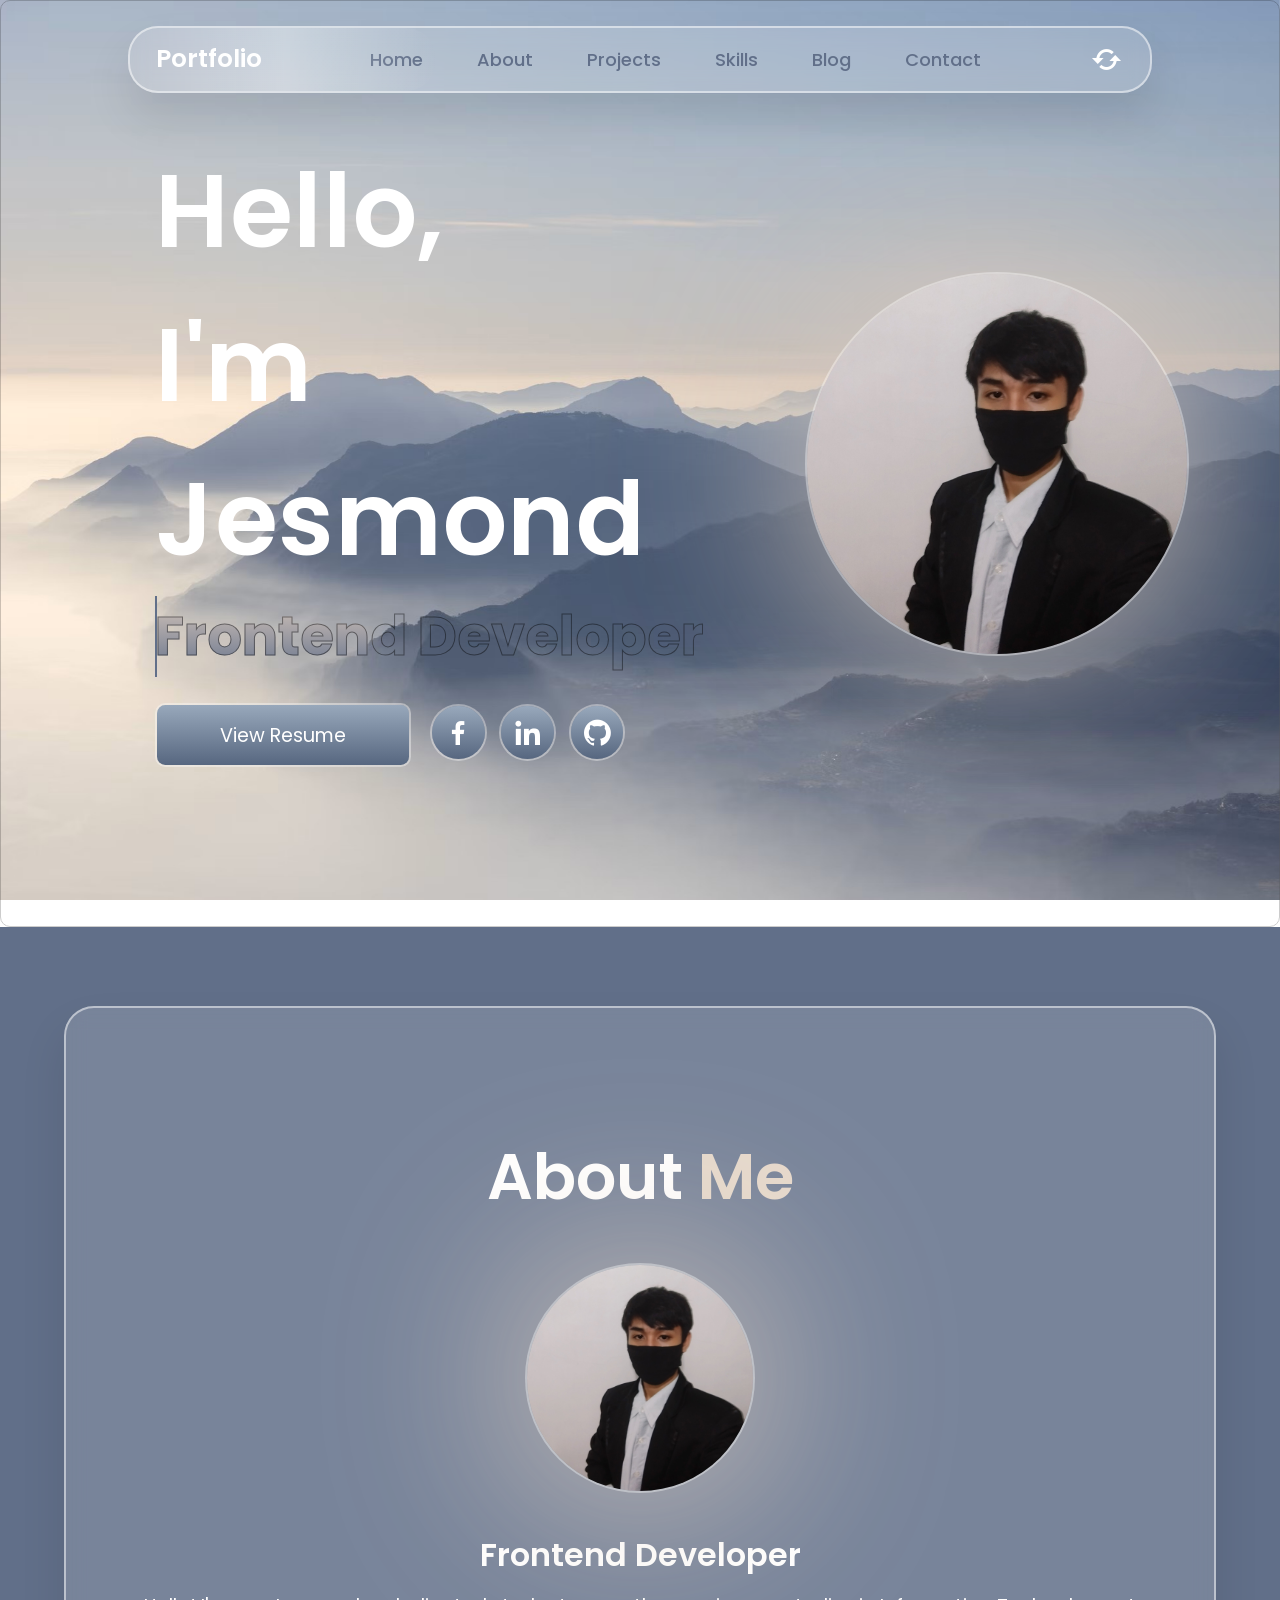
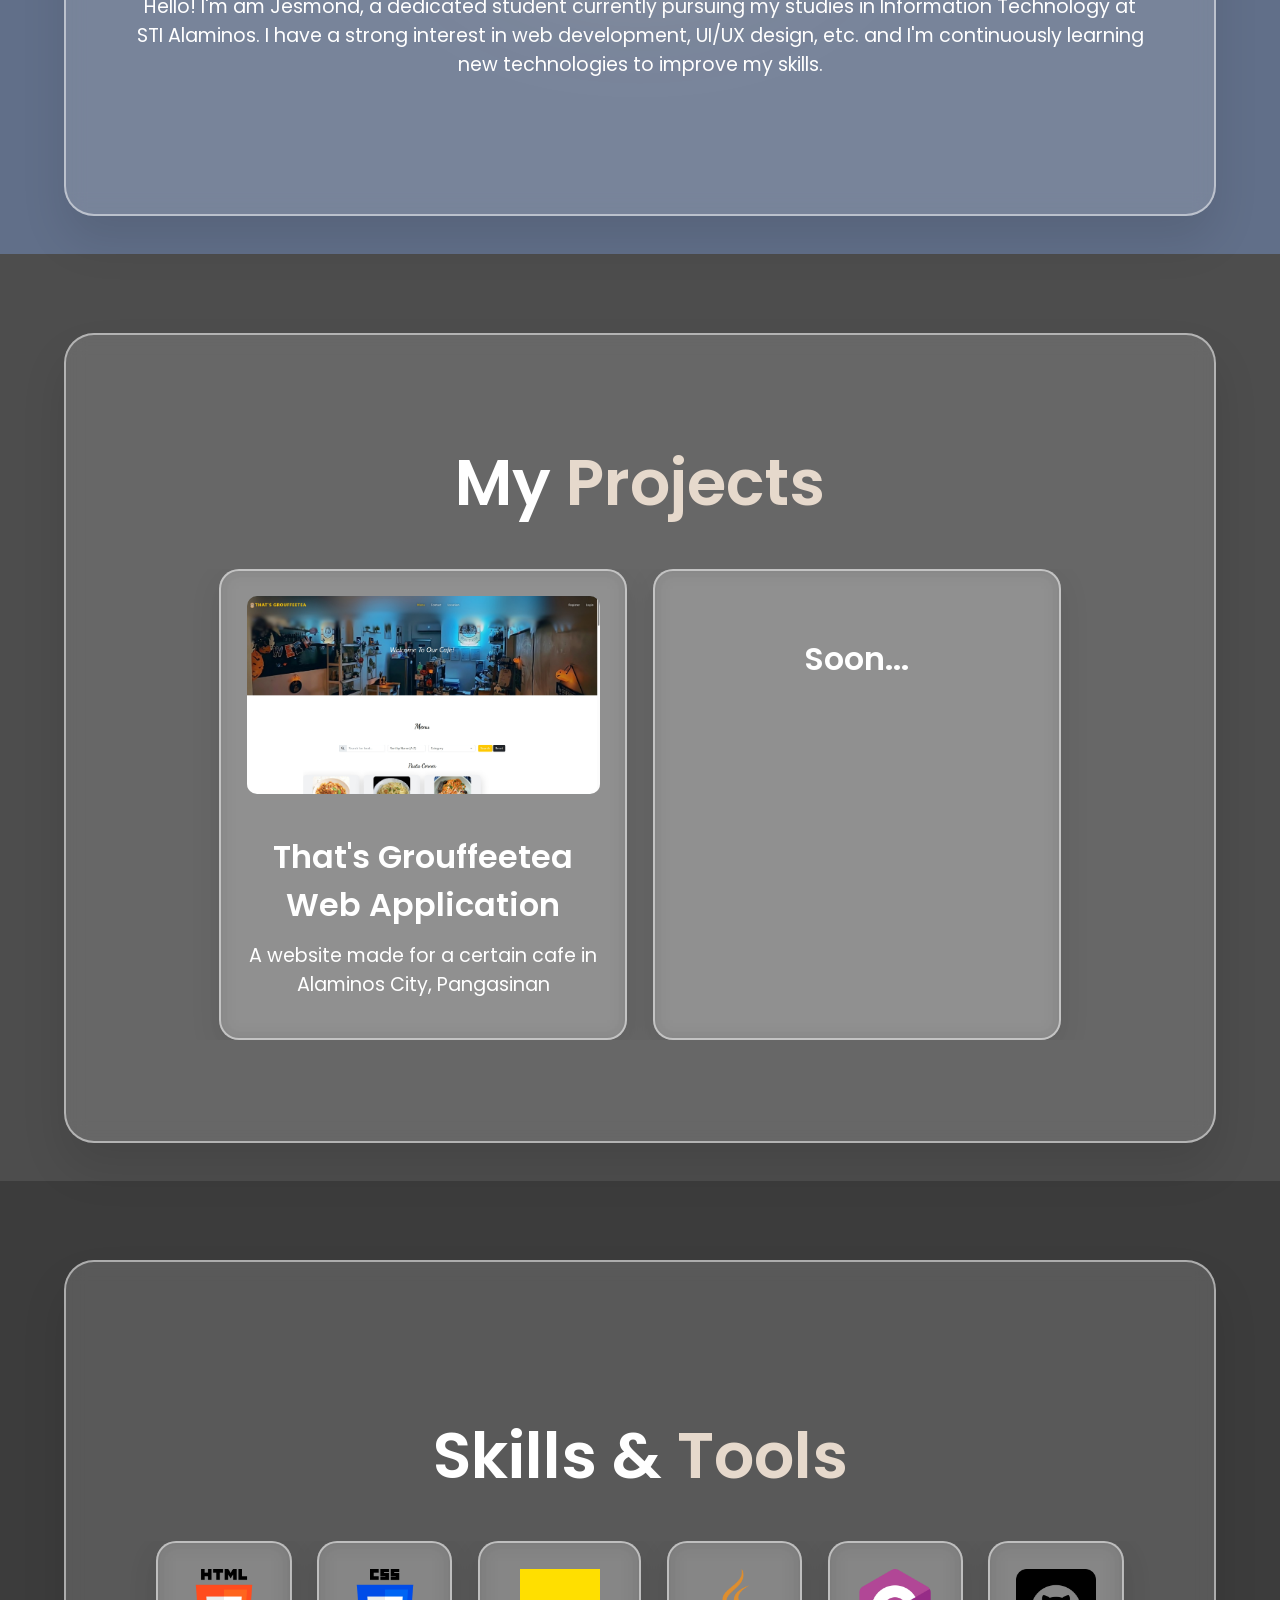
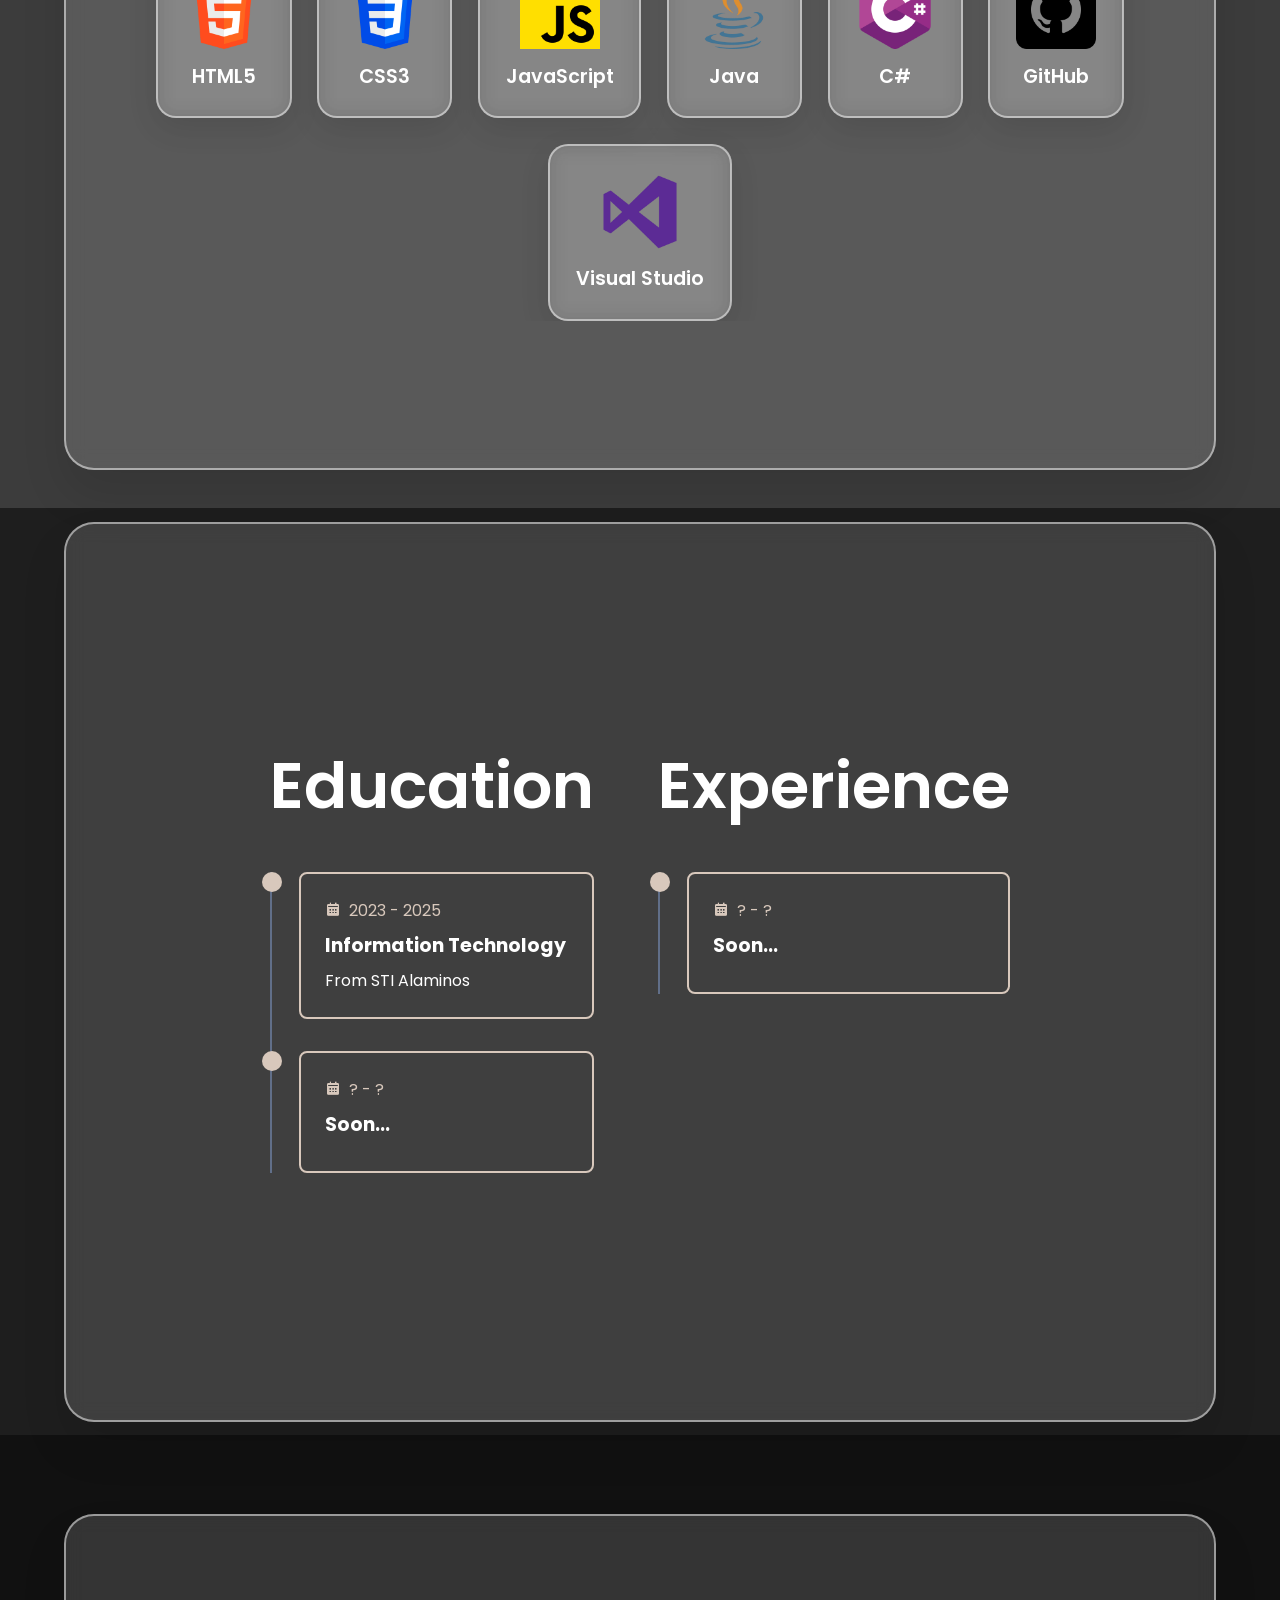
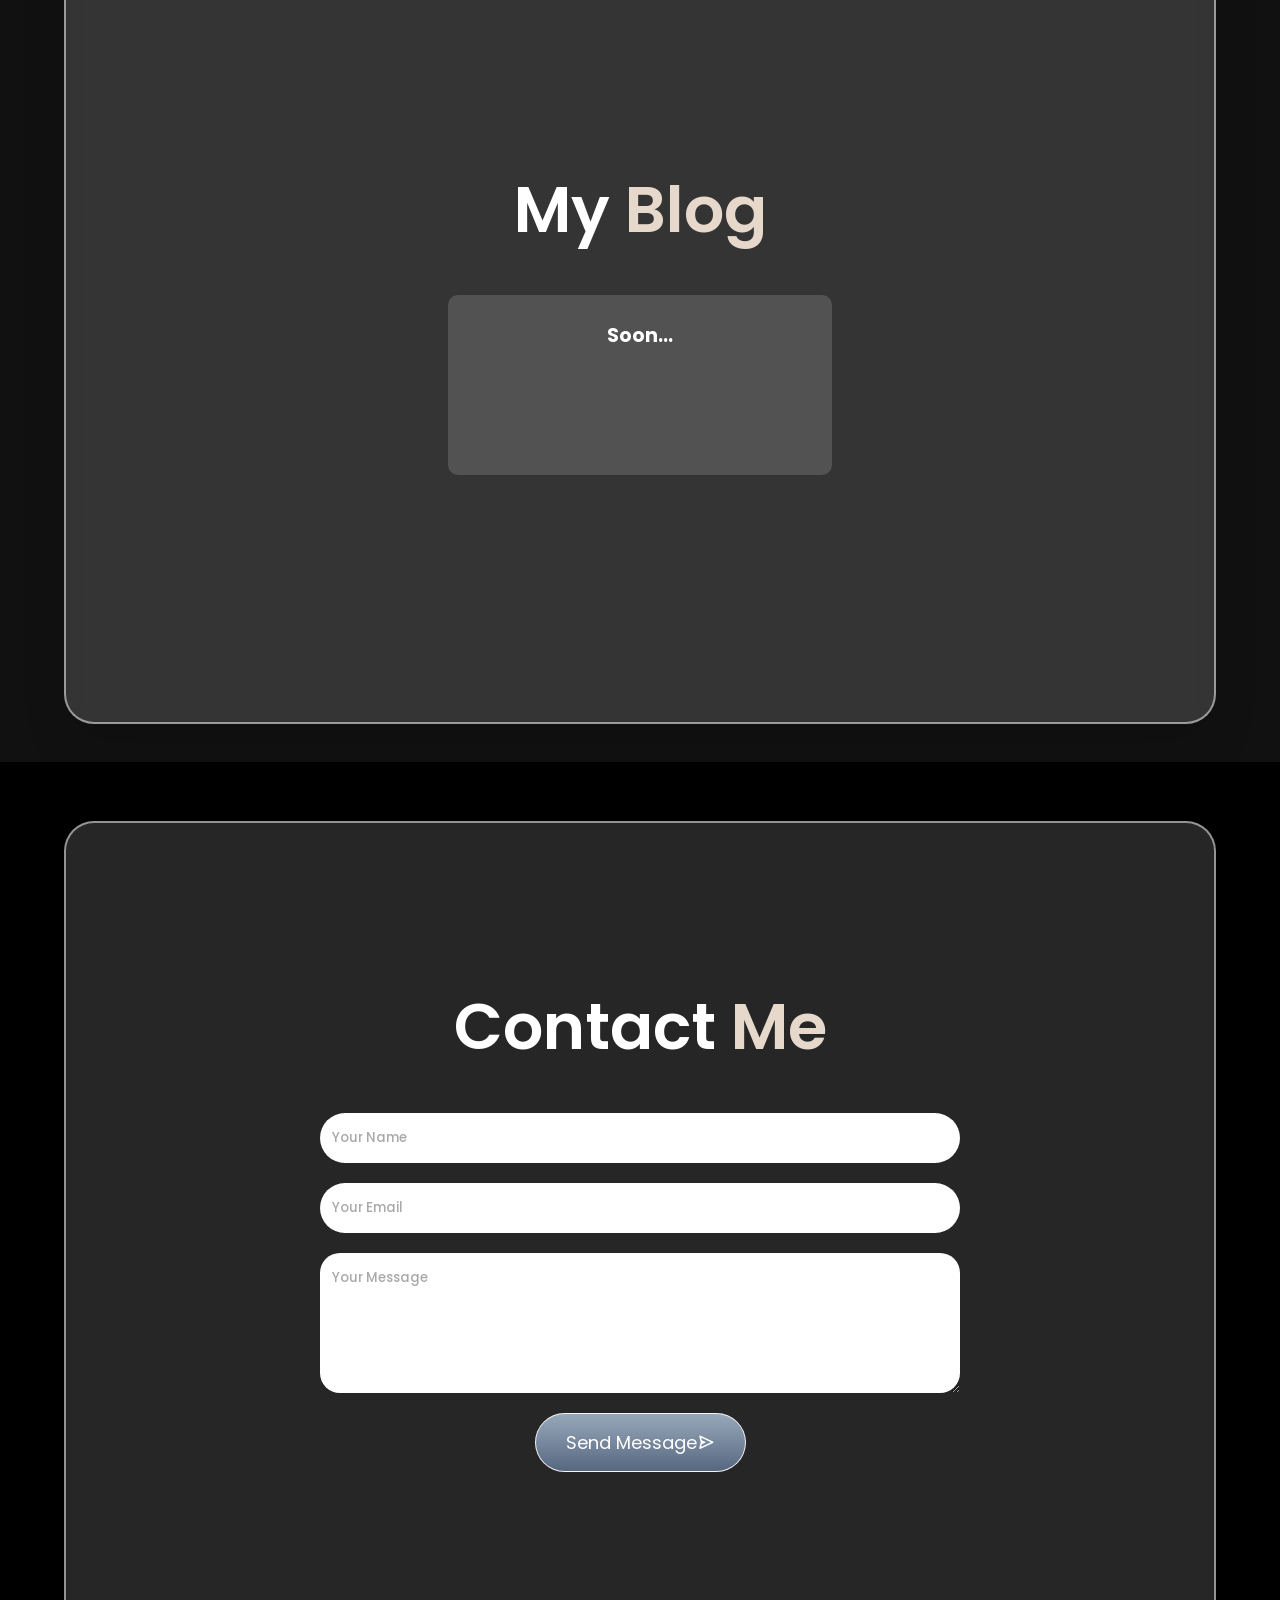
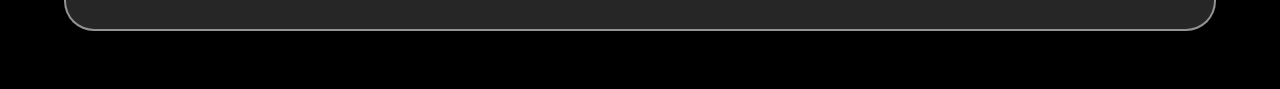
==== commit d1924782: "Update index.html" ====
--- a/index.html
+++ b/index.html
@@ -252,7 +252,7 @@
       <article class="blog-post">
         <h2>Soon...</h2>
         <p></p>
-        <a href="#">Read More</a>
+        <!-- <a href="#">Read More</a> -->
       </article>
       <!-- <article class="blog-post">
         <h2>My Experience with ASP.NET MVC</h2>
@@ -304,4 +304,4 @@
   <script src="script.js"></script>
 </body>
 
-</html>+</html>
--- a/style.css
+++ b/style.css
@@ -37,7 +37,13 @@
     /* font-size: 62.5%; */
     overflow-x: hidden;
     scroll-behavior: smooth;
-}
+    -ms-overflow-style: none;
+    scrollbar-width: none;
+}
+
+html::-webkit-scrollbar {
+    display: none;
+  }
 
 .logo {
     font-size: 2.9rem;
@@ -79,8 +85,9 @@
     }
 }
 
-
-
+::-webkit-scrollbar {
+    display: none;
+}
 
 
 
@@ -177,6 +184,7 @@
 .header:hover::after {
     left: 97%;
     width: 0%;
+    opacity: 0;
 }
 
 .logo {
@@ -228,7 +236,7 @@
         padding: 1.25rem 4%
     }
 
-    .header i{
+    .header i {
         display: none;
     }
 }
@@ -498,10 +506,12 @@
 }
 
 @keyframes Slide {
-    0%{
-        transform: translateX(-100px); ;
+    0% {
+        transform: translateX(-100px);
+        ;
         opacity: 0;
     }
+
     100% {
         transform: translateX(0px);
         opacity: 1;
@@ -519,7 +529,7 @@
     background: var(--gradient-accent);
     z-index: -1;
     transition: .5s ease;
-} 
+}
 
 
 .btn:hover::before {
@@ -584,7 +594,7 @@
     background: rgba(255, 255, 255, .1);
     border: .2rem solid rgba(255, 255, 255, .3);
     border-radius: 50%;
-    filter: drop-shadow(0 0 8rem var(--accent-2)); 
+    filter: drop-shadow(0 0 8rem var(--accent-2));
     animation: Scale 1s ease forwards;
     scale: 0;
     animation-delay: 2s;
@@ -646,7 +656,7 @@
         width: 40vw;
     }
 
-    .text-content{
+    .text-content {
         margin-top: 14vh;
     }
 
@@ -754,6 +764,7 @@
 
 .title span {
     color: var(--title-span);
+    mix-blend-mode: color-dodge;
 }
 
 .about-img {
@@ -1187,21 +1198,21 @@
 }
 
 
-.contact-container{
-    display:flex;
+.contact-container {
+    display: flex;
     justify-content: space-evenly;
     height: 100vh;
     align-items: center;
 }
 
-.contact-left{
+.contact-left {
     display: flex;
     flex-direction: column;
     align-items: center;
     gap: 20px;
 }
 
-.contact-inputs{
+.contact-inputs {
     width: 50vw;
     height: 50px;
     border: none;
@@ -1212,17 +1223,17 @@
     padding-left: 12px;
 }
 
-.contact-left textarea{
+.contact-left textarea {
     height: 140px;
     padding-top: 15px;
     border-radius: 20px;
 }
 
-.contact-inputs:focus{
+.contact-inputs:focus {
     border: 2px solid var(--accent-1);
 }
 
-.contact-inputs::placeholder{
+.contact-inputs::placeholder {
     color: #a9a9a9;
 }
 
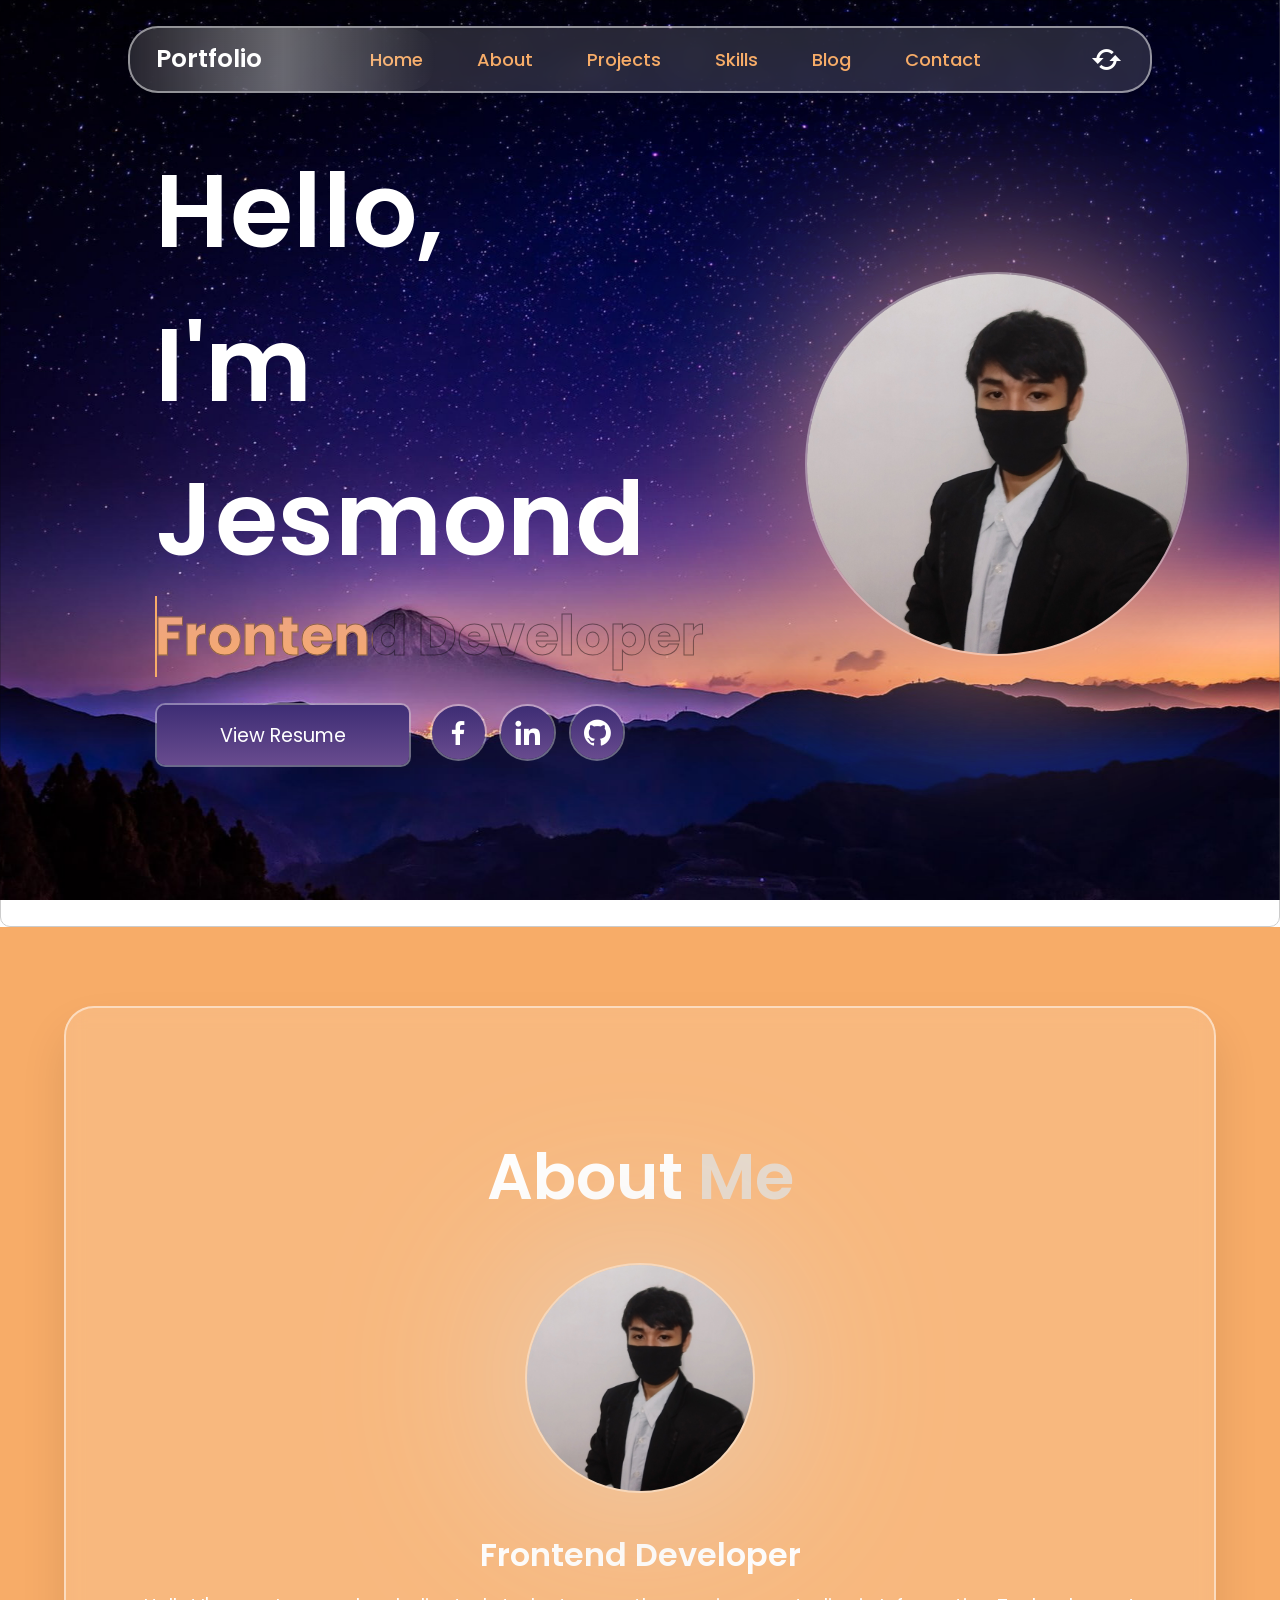
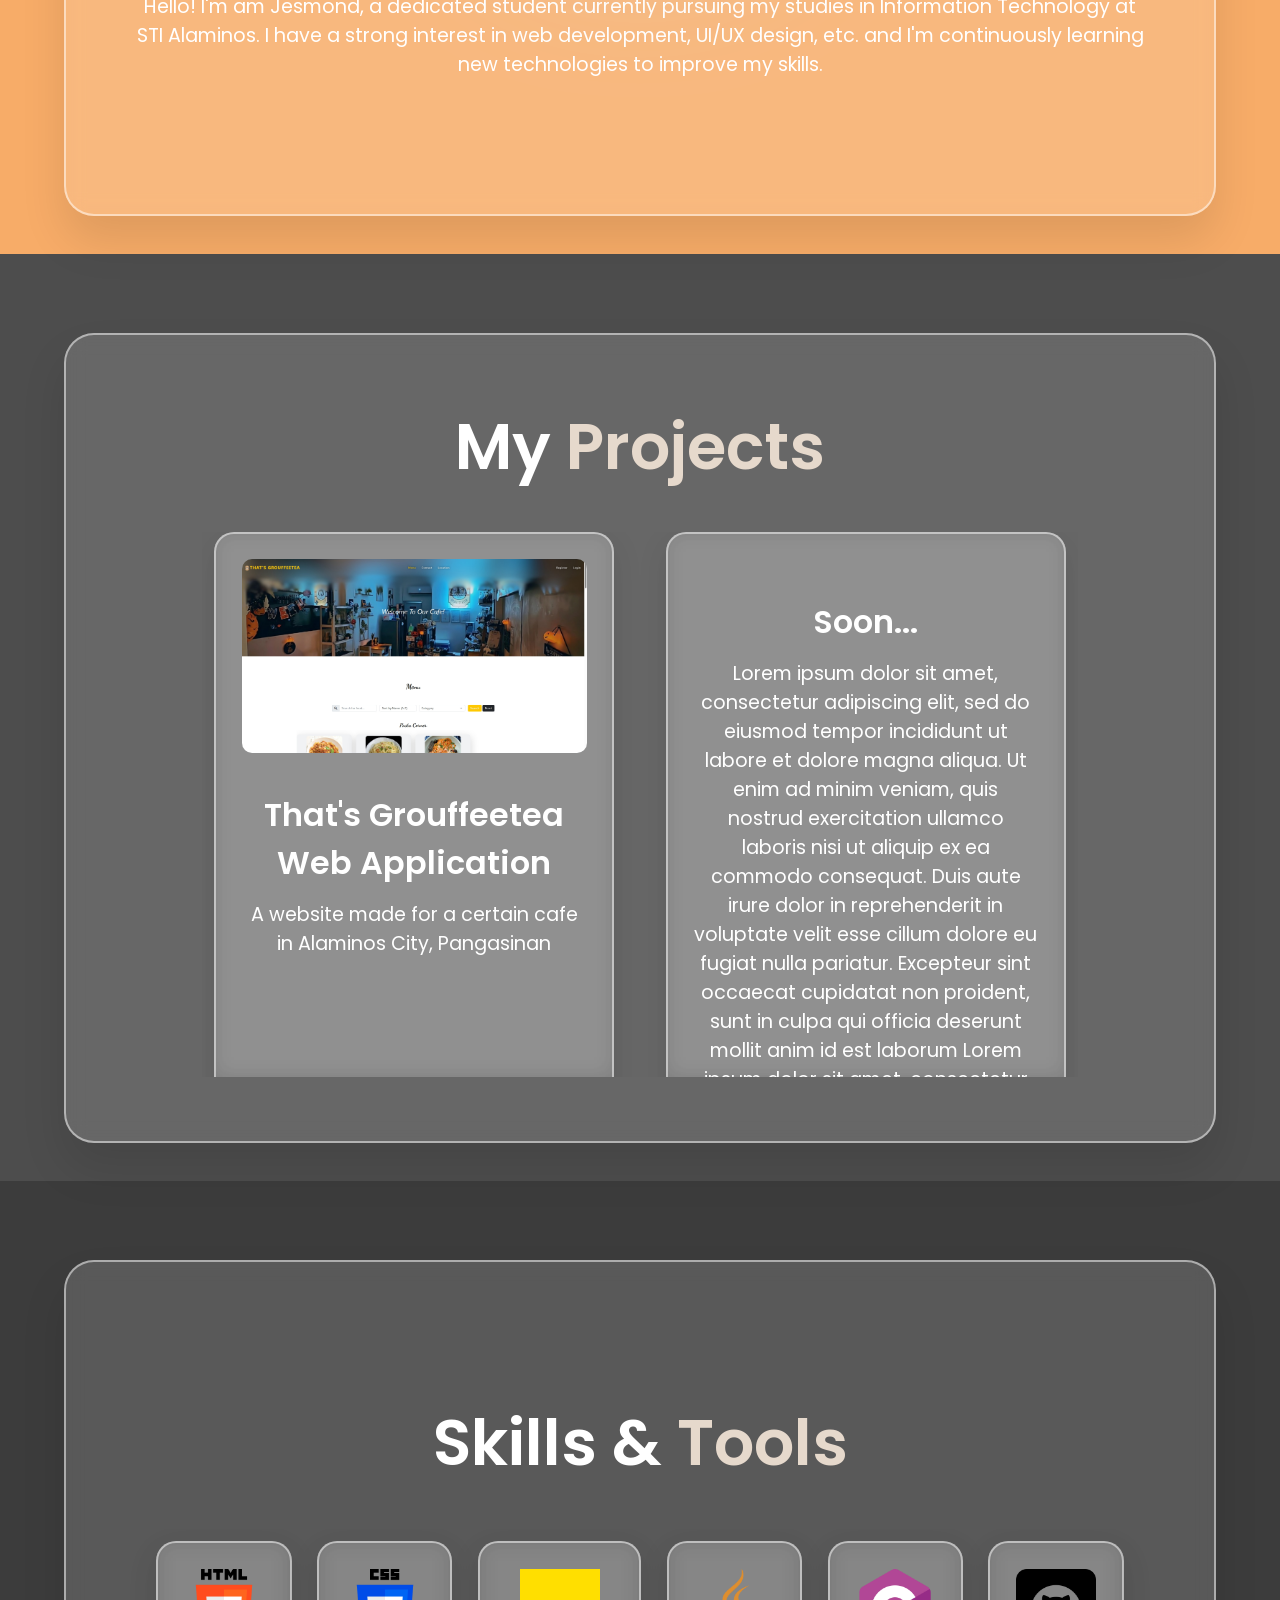
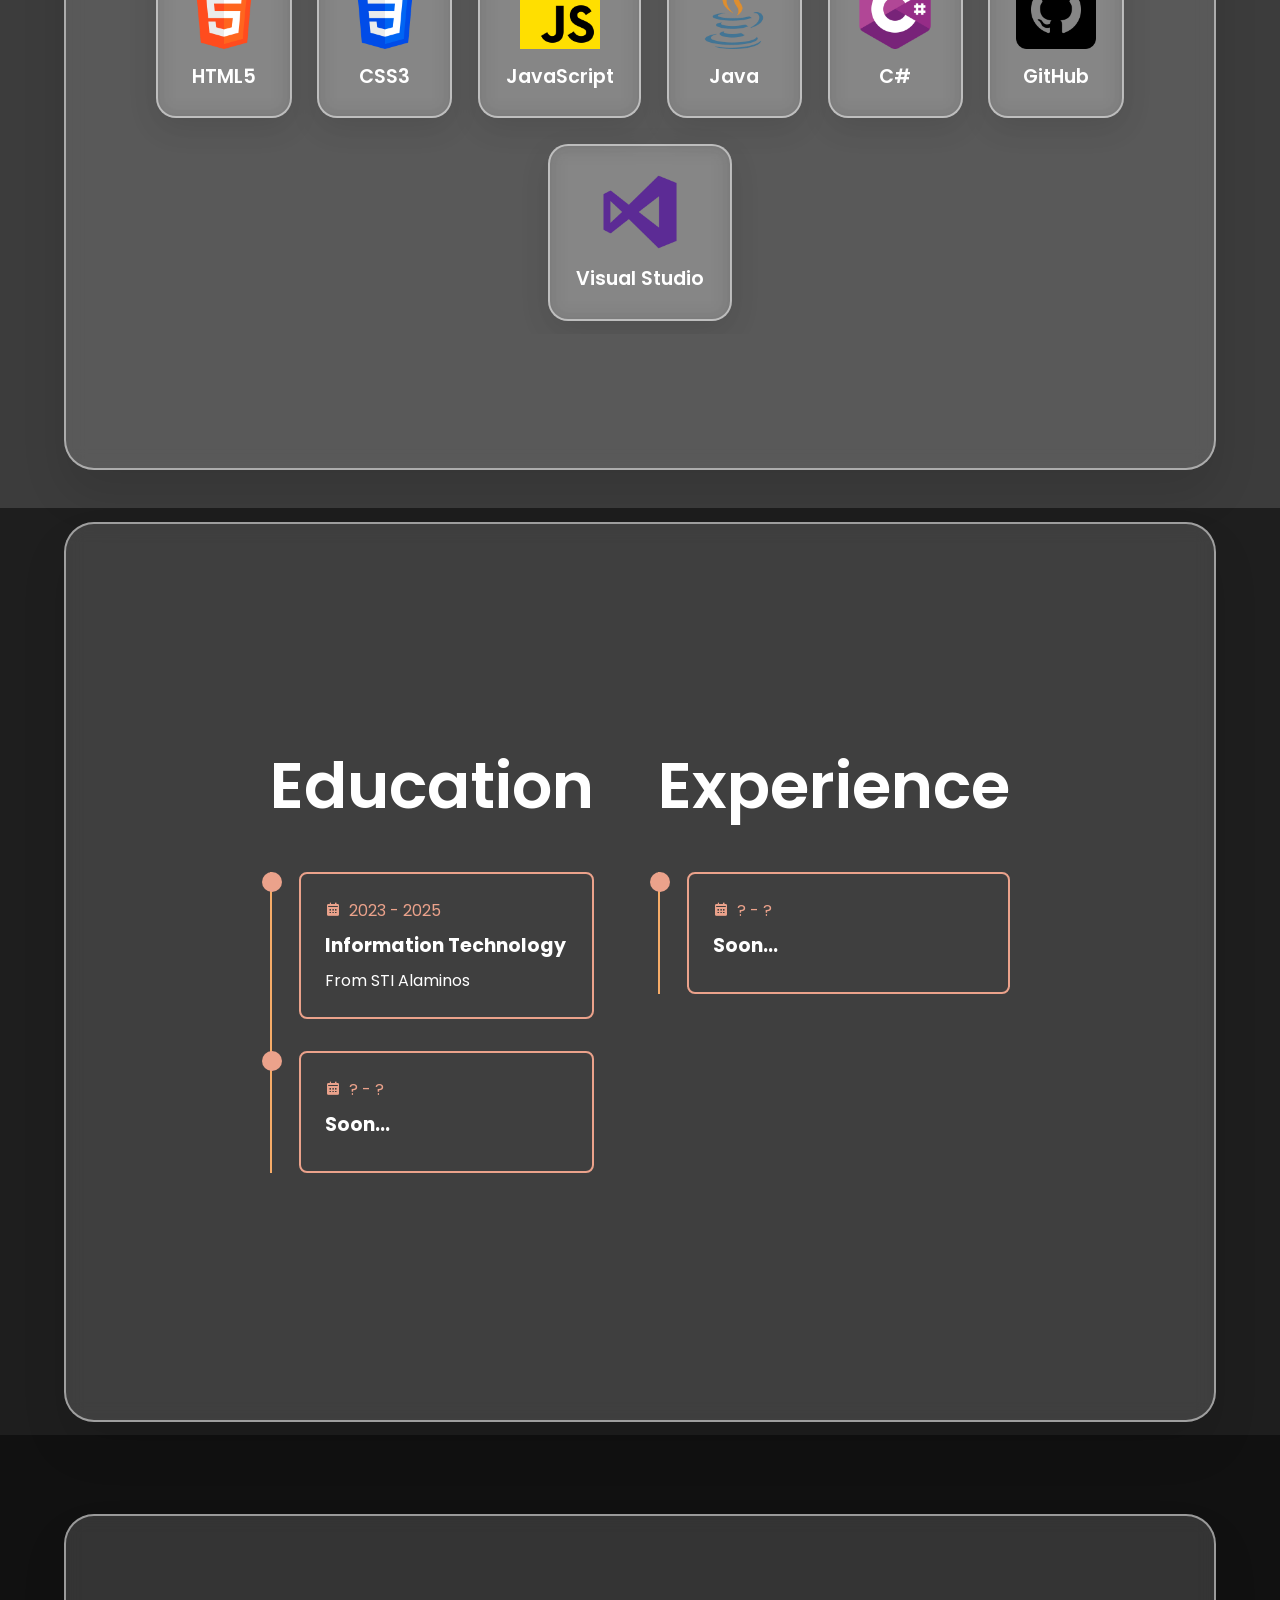
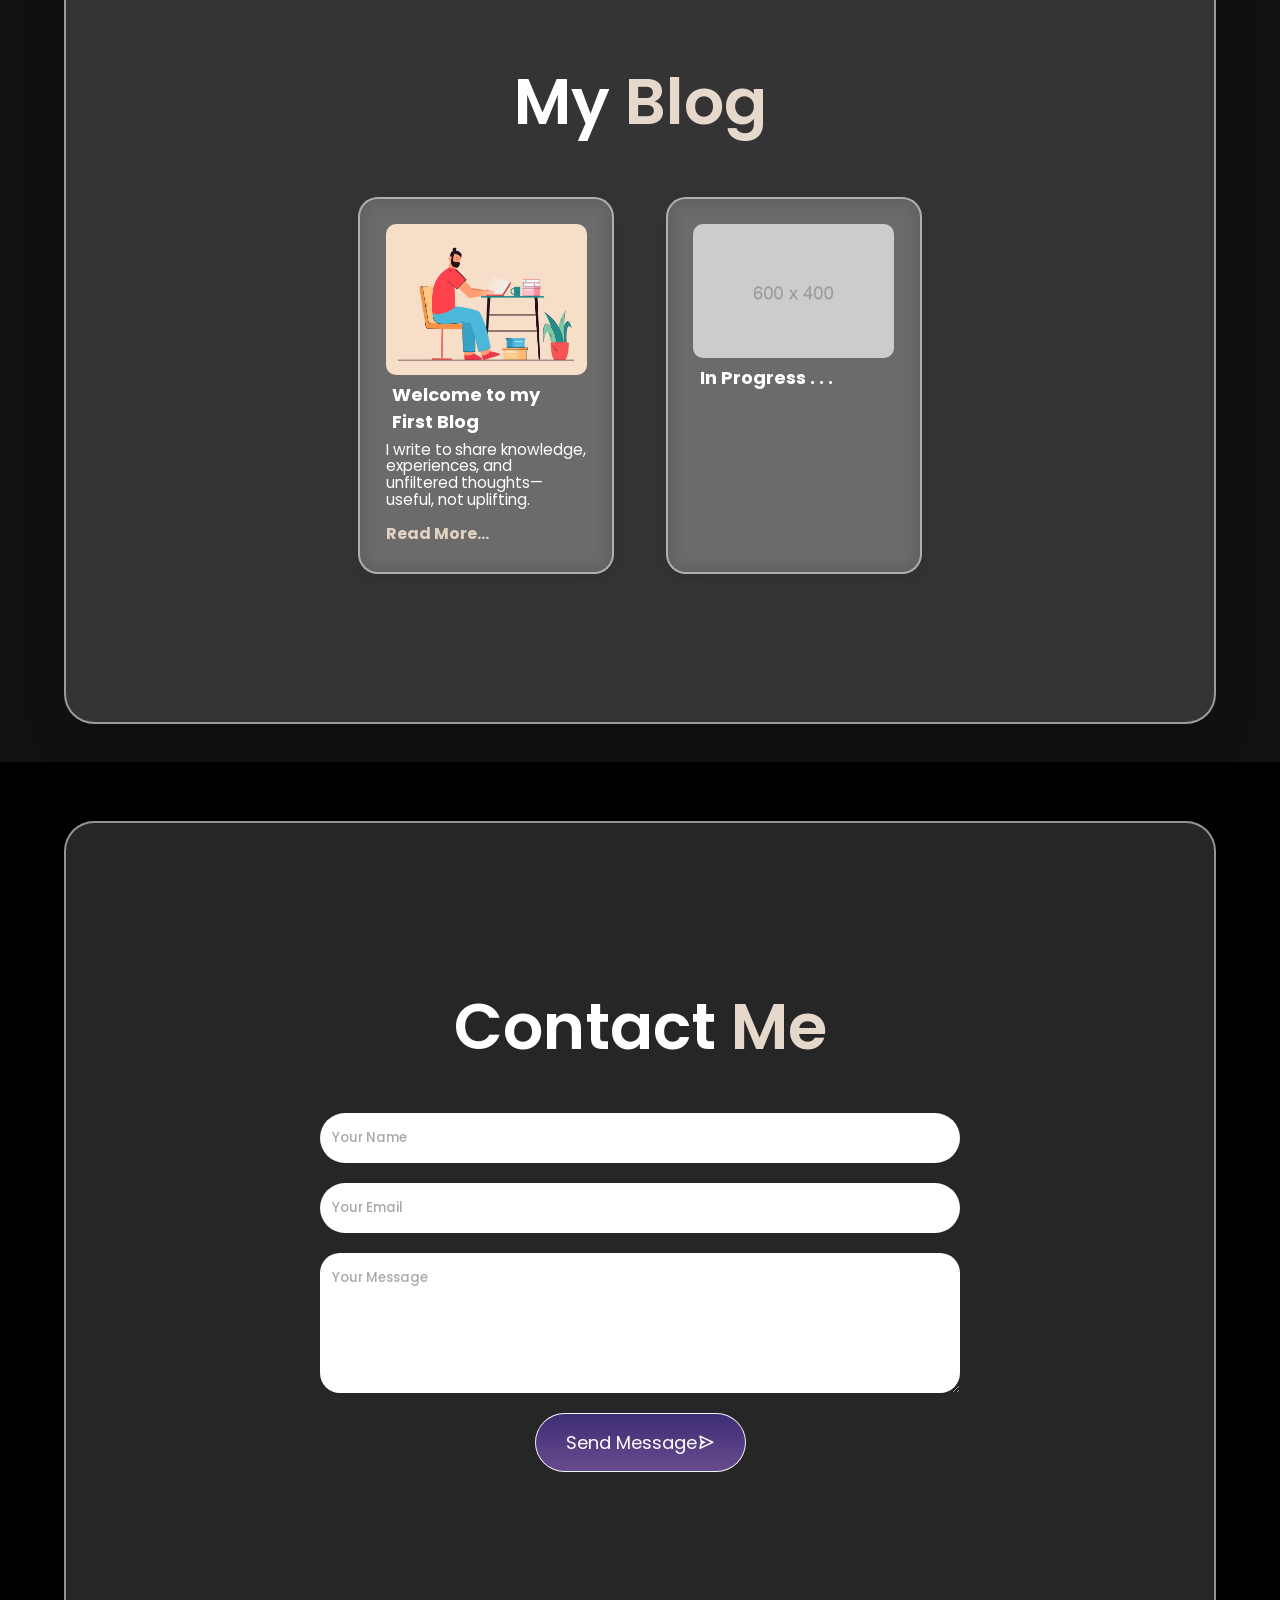
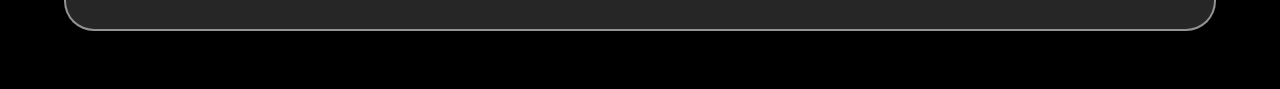
==== commit 24e7a4bd: "Add files via upload" ====
--- a/index.html
+++ b/index.html
@@ -1,104 +1,144 @@
 <!DOCTYPE html>
 <html lang="en">
-
-<head>
-  <meta charset="UTF-8">
-  <meta name="viewport" content="width=device-width, initial-scale=1.0">
-  <title>Portfolio</title>
-  <link rel="stylesheet" href="style.css">
-  <link href='https://unpkg.com/boxicons@2.1.4/css/boxicons.min.css' rel='stylesheet'>
-</head>
-
-<body>
-  <header class="header">
-    <a class="logo">Portfolio</a>
-    <div class="menu-icon1">
-      <i class='bx bx-menu' id="menu-icon"></i>
+  <head>
+    <meta charset="UTF-8" />
+    <meta name="viewport" content="width=device-width, initial-scale=1.0" />
+    <title>Portfolio</title>
+    <link rel="stylesheet" href="style.css" />
+    <link
+      href="https://unpkg.com/boxicons@2.1.4/css/boxicons.min.css"
+      rel="stylesheet"
+    />
+  </head>
+
+  <body>
+    <header class="header">
+      <a class="logo">Portfolio</a>
+      <div class="menu-icon1">
+        <i class="bx bx-menu" id="menu-icon"></i>
+      </div>
+      <nav class="navbar">
+        <a href="#">Home</a>
+        <a href="#about">About</a>
+        <a href="#projects">Projects</a>
+        <a href="#skills">Skills</a>
+        <a href="#blog">Blog</a>
+        <a href="#contact">Contact</a>
+      </nav>
+      <i onClick="window.location.reload()" class="bx bx-refresh"></i>
+    </header>
+
+    <div class="hero">
+      <img src="images/background.jpg" alt="" id="bg-image" />
     </div>
-    <nav class="navbar">
-      <a href="#">Home</a>
-      <a href="#about">About</a>
-      <a href="#projects">Projects</a>
-      <a href="#skills">Skills</a>
-      <a href="#blog">Blog</a>
-      <a href="#contact">Contact</a>
-    </nav>
-    <i onClick="window.location.reload()" class="bx bx-refresh"></i>
-  </header>
-  
-  <div class="hero">
-    <img src="images/background.jpg" alt="" id="bg-image">
-  </div>
-  
-  <!-- *************************Home Section************************* -->
-  <section class="home full-screen" id="home">
-    <div class="text-content">
-      <h1>Hello, <br> I'm Jesmond</h1>
-      <div class="text-animation">
-        <h2>Frontend Developer</h2>
-      </div>
-      <!-- <p>Lorem ipsum dolor sit amet consectetur adipisicing elit. Ea, illum! Libero cupiditate sunt officiis
+
+    <!-- *************************Home Section************************* -->
+    <section class="home full-screen" id="home">
+      <div class="text-content">
+        <h1>
+          Hello, <br />
+          I'm Jesmond
+        </h1>
+        <div class="text-animation">
+          <h2>Frontend Developer</h2>
+        </div>
+        <!-- <p>Lorem ipsum dolor sit amet consectetur adipisicing elit. Ea, illum! Libero cupiditate sunt officiis
         laudantium inventore vero, praesentium iure accusantium asperiores nobis architecto qui maiores, debitis
         at, eaque vel! Officiis, vel reprehenderit dicta cumque doloremque qui. Autem aperiam cumque aliquid.</p> -->
-      <div class="btn-section">
-        <button onclick="downloadResume()" class="btn">View Resume</button>
-        <div class="social-media">
-          <!-- <a href="https://www.instagram.com/" target="_blank" rel="noopener noreferrer">
+        <div class="btn-section">
+          <button onclick="downloadResume()" class="btn">View Resume</button>
+          <div class="social-media">
+            <!-- <a href="https://www.instagram.com/" target="_blank" rel="noopener noreferrer">
             <i class='bx bxl-instagram' style="--vlr:7"></i>
           </a> -->
 
-          <a href="https://www.facebook.com/jesmond.donato.5/" target="_blank" rel="noopener noreferrer">
-            <i class='bx bxl-facebook' style="--vlr:8"></i>
-          </a>
-
-          <a href="https://www.linkedin.com/in/jesmond-d-971897332/" target="_blank" rel="noopener noreferrer">
-            <i class='bx bxl-linkedin' style="--vlr:9"></i>
-          </a>
-          
-          <a href="https://github.com/JezzMon" target="_blank" rel="noopener noreferrer">
-            <i class='bx bxl-github' style="--vlr:10"></i>
-          </a>
-
-        </div>
-      </div>
-    </div>
-    <img src="images/Profile.jpg" alt="profile" class="">
-  </section>
-
-  <!-- *************************About Section************************* -->
-  <section class="about-bg full-screen" id="about">
-    <div class="container about-anim about">
-      <h2 class="title">About <span>Me</span></h2>
-      <img src="images/Profile.jpg" alt="" class="about-img">
-      <div class="text-content2">
-        <h2>Frontend Developer</h2>
-        <p>Hello! I'm am Jesmond, a dedicated student currently pursuing my studies
-          in Information Technology at STI Alaminos. I have a strong interest in web development, UI/UX design, etc. and I'm continuously learning new technologies to improve my skills.
-        </p>
-      </div>
-    </div>
-  </section>
-
-  <!-- *************************Projects Section************************* -->
-  <section class="projects-bg full-screen" id="projects">
-    <div class="container projects-anim projects">
-      <h2 class="title">My <span>Projects</span></h2>
-      <div class="projects-container">
-        <div class="project-card">
-          <img src="images/projects/screenshot-1744298592651.png" alt="Project 1">
-          <div class="text-content2">
-            <h2>That's Grouffeetea Web Application</h2>
-            <p>A website made for a certain cafe in Alaminos City, Pangasinan</p>
-          </div>
-        </div>
-        <div class="project-card">
-          <img src="project2.jpg" alt="">
-          <div class="text-content2">
-            <h2>Soon...</h2>
-            <!-- <p>Project Two description</p> -->
-          </div>
-        </div>
-        <!-- <div class="project-card">
+            <a
+              href="https://www.facebook.com/jesmond.donato.5/"
+              target="_blank"
+              rel="noopener noreferrer"
+            >
+              <i class="bx bxl-facebook" style="--vlr: 8"></i>
+            </a>
+
+            <a
+              href="https://www.linkedin.com/in/jesmond-d-971897332/"
+              target="_blank"
+              rel="noopener noreferrer"
+            >
+              <i class="bx bxl-linkedin" style="--vlr: 9"></i>
+            </a>
+
+            <a
+              href="https://github.com/JezzMon"
+              target="_blank"
+              rel="noopener noreferrer"
+            >
+              <i class="bx bxl-github" style="--vlr: 10"></i>
+            </a>
+          </div>
+        </div>
+      </div>
+      <img src="images/Profile.jpg" alt="profile" class="" />
+    </section>
+
+    <!-- *************************About Section************************* -->
+    <section class="about-bg full-screen" id="about">
+      <div class="container about-anim about">
+        <h2 class="title">About <span>Me</span></h2>
+        <img src="images/Profile.jpg" alt="" class="about-img" />
+        <div class="text-content2">
+          <h2>Frontend Developer</h2>
+          <p>
+            Hello! I'm am Jesmond, a dedicated student currently pursuing my
+            studies in Information Technology at STI Alaminos. I have a strong
+            interest in web development, UI/UX design, etc. and I'm continuously
+            learning new technologies to improve my skills.
+          </p>
+        </div>
+      </div>
+    </section>
+
+    <!-- *************************Projects Section************************* -->
+    <section class="projects-bg full-screen" id="projects">
+      <div class="container projects-anim projects">
+        <h2 class="title">My <span>Projects</span></h2>
+        <div class="projects-container">
+          <div class="project-card">
+            <img
+              src="images/projects/screenshot-1744298592651.png"
+              alt="Project 1"
+            />
+            <div class="text-content2">
+              <h2>That's Grouffeetea Web Application</h2>
+              <p>
+                A website made for a certain cafe in Alaminos City, Pangasinan
+              </p>
+            </div>
+          </div>
+          <div class="project-card">
+            <img src="project2.jpg" alt="" />
+            <div class="text-content2">
+              <h2>Soon...</h2>
+              <p>
+                Lorem ipsum dolor sit amet, consectetur adipiscing elit, sed do
+                eiusmod tempor incididunt ut labore et dolore magna aliqua. Ut
+                enim ad minim veniam, quis nostrud exercitation ullamco laboris
+                nisi ut aliquip ex ea commodo consequat. Duis aute irure dolor
+                in reprehenderit in voluptate velit esse cillum dolore eu fugiat
+                nulla pariatur. Excepteur sint occaecat cupidatat non proident,
+                sunt in culpa qui officia deserunt mollit anim id est laborum
+                Lorem ipsum dolor sit amet, consectetur adipiscing elit, sed do
+                eiusmod tempor incididunt ut labore et dolore magna aliqua. Ut
+                enim ad minim veniam, quis nostrud exercitation ullamco laboris
+                nisi ut aliquip ex ea commodo consequat. Duis aute irure dolor
+                in reprehenderit in voluptate velit esse cillum dolore eu fugiat
+                nulla pariatur. Excepteur sint occaecat cupidatat non proident,
+                sunt in culpa qui officia deserunt mollit anim id est laborum
+              </p>
+              <!-- <p>Project Two description</p> -->
+            </div>
+          </div>
+          <!-- <div class="project-card">
           <img src="project3.jpg" alt="Project 3">
           <div class="text-content2">
             <h2>Project Three</h2>
@@ -126,73 +166,76 @@
             <p>Project Six description</p>
           </div>
         </div> -->
-      </div>
-    </div>
-  </section>
-
-  <!-- *************************Skills & Tools Section************************* -->
-  <section class="skills-bg full-screen" id="skills">
-    <div class="container skills-anim skills">
-      <h2 class="title">Skills & <span>Tools</span></h2>
-      <div class="skills-container">
-        <div class="skill-card">
-          <img src="images/logo/html-5.png" alt="HTML">
-          <h2>HTML5</h2>
-        </div>
-        <div class="skill-card">
-          <img src="images/logo/css-3.png" alt="CSS">
-          <h2>CSS3</h2>
-        </div>
-        <div class="skill-card">
-          <img src="images/logo/js.png" alt="JavaScript">
-          <h2>JavaScript</h2>
-        </div>
-        <div class="skill-card">
-          <img src="images/logo/java.png" alt="Java">
-          <h2>Java</h2>
-        </div>
-        <div class="skill-card">
-          <img src="images/logo/c-sharp.png" alt="Csharp">
-          <h2>C#</h2>
-        </div>
-        <div class="skill-card">
-          <img src="images/logo/github.png" alt="GitHub">
-          <h2>GitHub</h2>
-        </div>
-        <div class="skill-card">
-          <img src="images/logo/visual.png" alt="GitHub">
-          <h2>Visual Studio</h2>
-        </div>
-      </div>
-    </div>
-  </section>
-
-  <!-- *************************Timeline Section************************* -->
-  <section class="timeline-bg full-screen" id="timeline">
-    <div class="timeline container">
-      <div class="timeline-row">
-
-        <div class="timeline-column">
-          <h2 class="title">Education<span class="animate" style="--i:1;"></span></h2>
-
-          <div class="timeline-box">
-            <div class="timeline-content">
-              <div class="content">
-                <div class="year"><i class='bx bxs-calendar'></i>2023 - 2025</div>
-                <h3>Information Technology</h3>
-                <p>From STI Alaminos</p>
-              </div>
-            </div>
-
-            <div class="timeline-content">
-              <div class="content">
-                <div class="year"><i class='bx bxs-calendar'></i>? - ?</div>
-                <h3>Soon...</h3>
-                <!-- <p>Lorem ipsum dolor sit amet consectetur adipisicing elit. Optio voluptate natus consectetur suscipit
+        </div>
+      </div>
+    </section>
+
+    <!-- *************************Skills & Tools Section************************* -->
+    <section class="skills-bg full-screen" id="skills">
+      <div class="container skills-anim skills">
+        <h2 class="title">Skills & <span>Tools</span></h2>
+        <div class="skills-container">
+          <div class="skill-card">
+            <img src="images/logo/html-5.png" alt="HTML" />
+            <h2>HTML5</h2>
+          </div>
+          <div class="skill-card">
+            <img src="images/logo/css-3.png" alt="CSS" />
+            <h2>CSS3</h2>
+          </div>
+          <div class="skill-card">
+            <img src="images/logo/js.png" alt="JavaScript" />
+            <h2>JavaScript</h2>
+          </div>
+          <div class="skill-card">
+            <img src="images/logo/java.png" alt="Java" />
+            <h2>Java</h2>
+          </div>
+          <div class="skill-card">
+            <img src="images/logo/c-sharp.png" alt="Csharp" />
+            <h2>C#</h2>
+          </div>
+          <div class="skill-card">
+            <img src="images/logo/github.png" alt="GitHub" />
+            <h2>GitHub</h2>
+          </div>
+          <div class="skill-card">
+            <img src="images/logo/visual.png" alt="GitHub" />
+            <h2>Visual Studio</h2>
+          </div>
+        </div>
+      </div>
+    </section>
+
+    <!-- *************************Timeline Section************************* -->
+    <section class="timeline-bg full-screen" id="timeline">
+      <div class="timeline timeline-anim container">
+        <div class="timeline-row">
+          <div class="timeline-column">
+            <h2 class="title">
+              Education<span class="animate" style="--i: 1"></span>
+            </h2>
+
+            <div class="timeline-box">
+              <div class="timeline-content">
+                <div class="content">
+                  <div class="year">
+                    <i class="bx bxs-calendar"></i>2023 - 2025
+                  </div>
+                  <h3>Information Technology</h3>
+                  <p>From STI Alaminos</p>
+                </div>
+              </div>
+
+              <div class="timeline-content">
+                <div class="content">
+                  <div class="year"><i class="bx bxs-calendar"></i>? - ?</div>
+                  <h3>Soon...</h3>
+                  <!-- <p>Lorem ipsum dolor sit amet consectetur adipisicing elit. Optio voluptate natus consectetur suscipit
                   aspernatur quos obcaecati dolore veniam debitis omnis.</p> -->
-              </div>
-            </div>
-<!-- 
+                </div>
+              </div>
+              <!-- 
             <div class="timeline-content">
               <div class="content">
                 <div class="year"><i class='bx bxs-calendar'></i>2023 - 2024</div>
@@ -202,24 +245,26 @@
               </div>
             </div> -->
 
-            <span class="animate" style="--i:2;"></span>
-          </div>
-        </div>
-
-        <div class="timeline-column">
-          <h2 class="title">Experience<span class="animate" style="--i:4;"></span></h2>
-
-          <div class="timeline-box">
-            <div class="timeline-content">
-              <div class="content">
-                <div class="year"><i class='bx bxs-calendar'></i>? - ?</div>
-                <h3>Soon...</h3>
-                <!-- <p>Lorem ipsum dolor sit amet consectetur adipisicing elit. Optio voluptate natus consectetur suscipit
+              <span class="animate" style="--i: 2"></span>
+            </div>
+          </div>
+
+          <div class="timeline-column">
+            <h2 class="title">
+              Experience<span class="animate" style="--i: 4"></span>
+            </h2>
+
+            <div class="timeline-box">
+              <div class="timeline-content">
+                <div class="content">
+                  <div class="year"><i class="bx bxs-calendar"></i>? - ?</div>
+                  <h3>Soon...</h3>
+                  <!-- <p>Lorem ipsum dolor sit amet consectetur adipisicing elit. Optio voluptate natus consectetur suscipit
                   aspernatur quos obcaecati dolore veniam debitis omnis.</p> -->
-              </div>
-            </div>
-
-            <!-- <div class="timeline-content">
+                </div>
+              </div>
+
+              <!-- <div class="timeline-content">
               <div class="content">
                 <div class="year"><i class='bx bxs-calendar'></i>2022 - 2023</div>
                 <h3>Backend Developer</h3>
@@ -237,33 +282,49 @@
               </div>
             </div> -->
 
-            <span class="animate" style="--i:5;"></span>
-          </div>
-        </div>
-
-      </div>
-    </div>
-  </section>
-
-  <!-- *************************Blogspot Section************************* -->
-  <section class="blog-bg full-screen" id="blog">
-    <div class="container blog-anim blog">
-      <h2 class="title">My <span>Blog</span></h2>
-      <article class="blog-post">
-        <h2>Soon...</h2>
-        <p></p>
-        <!-- <a href="#">Read More</a> -->
-      </article>
-      <!-- <article class="blog-post">
+              <span class="animate" style="--i: 5"></span>
+            </div>
+          </div>
+        </div>
+      </div>
+    </section>
+
+    <!-- *************************Blogspot Section************************* -->
+    <section class="blog-bg full-screen" id="blog">
+      <div class="container blog-anim blog">
+        <h2 class="title">My <span>Blog</span></h2>
+
+        <div class="blogs-container">
+          <article class="blog-post">
+            <img src="images/typing.gif" alt="" />
+            <h2>Welcome to my First Blog</h2>
+            <p>
+              I write to share knowledge,
+              experiences, and unfiltered thoughts—useful, not uplifting.
+            </p>
+            <a href="firstblog.html">Read More...</a>
+          </article>
+
+          <article class="blog-post">
+            <img src="images/blog/noimage.png" alt="" />
+            <h2>In Progress . . .</h2>
+          </article>
+        </div>
+        <!-- <article class="blog-post">
+          <h2>Soon...</h2>
+          <p></p>
+          <a href="#">Read More</a> 
+        </article>-->
+        <!-- <article class="blog-post">
         <h2>My Experience with ASP.NET MVC</h2>
         <p>A short summary of what I've learned working with ASP.NET MVC...</p>
         <a href="#">Read More</a>
       </article> -->
-    </div>
-  </section>
-
-  <!-- *************************Contact Section************************* -->
-  <!-- <section class="contact-bg full-screen" id="contact">
+      </div>
+    </section>
+
+    <!-- *************************Contact Section************************* -->
+    <!-- <section class="contact-bg full-screen" id="contact">
     <div class="container contact-anim contact">
       <h2 class="title">Contact <span>Me</span></h2>
       <form class="contact-form" action="https://api.web3forms.com/submit" method="POST">
@@ -276,21 +337,47 @@
     </div>
   </section> -->
 
-
-  <section class="contact-bg full-screen" id="contact">
-    <div class="container">
-      <h2 class="title">Contact <span>Me</span></h2>
-      <form action="https://api.web3forms.com/submit" method="POST" class="contact-left">
-        <input type="hidden" name="access_key" value="54a8e8a4-c3fa-4839-b5d7-aa52ee8bd974">
-        <input type="text" name="name" placeholder="Your Name" class="contact-inputs" required>
-        <input type="email" name="email" placeholder="Your Email" class="contact-inputs" required>
-        <textarea name="message" placeholder="Your Message" class="contact-inputs" required></textarea>
-        <button type="submit" class="contact-button">Send Message <i class="bx bx-send"></i></button>
-      </form>
-    </div>
-  </section>
-
-  <!-- 
+    <section class="contact-bg full-screen" id="contact">
+      <div class="container">
+        <h2 class="title">Contact <span>Me</span></h2>
+        <form
+          action="https://api.web3forms.com/submit"
+          method="POST"
+          class="contact-left"
+        >
+          <input
+            type="hidden"
+            name="access_key"
+            value="54a8e8a4-c3fa-4839-b5d7-aa52ee8bd974"
+          />
+          <input
+            type="text"
+            name="name"
+            placeholder="Your Name"
+            class="contact-inputs"
+            required
+          />
+          <input
+            type="email"
+            name="email"
+            placeholder="Your Email"
+            class="contact-inputs"
+            required
+          />
+          <textarea
+            name="message"
+            placeholder="Your Message"
+            class="contact-inputs"
+            required
+          ></textarea>
+          <button type="submit" class="contact-button">
+            Send Message <i class="bx bx-send"></i>
+          </button>
+        </form>
+      </div>
+    </section>
+
+    <!-- 
   <div class="container">
     <h1>Hello</h1>
   </div>
@@ -301,7 +388,6 @@
     <button type="submit">Submit</button>
   </div> -->
 
-  <script src="script.js"></script>
-</body>
-
+    <script src="script.js"></script>
+  </body>
 </html>
--- a/style.css
+++ b/style.css
@@ -43,7 +43,7 @@
 
 html::-webkit-scrollbar {
     display: none;
-  }
+}
 
 .logo {
     font-size: 2.9rem;
@@ -844,9 +844,11 @@
     border: 2px solid rgba(255, 255, 255, 0.5);
     box-shadow: 0 10px 30px rgba(0, 0, 0, 0.1);
     padding: 2rem;
-    width: 40%;
+    width: clamp(400px, 20vw, 300px);
+    min-width: 250px;
     /* max-width: 300px; */
     text-align: center;
+    margin: 0rem 1rem
 }
 
 .project-card img {
@@ -894,6 +896,7 @@
     justify-content: center;
     gap: 2rem;
     width: 90vw;
+    padding: 1rem;
     overflow-x: auto;
 }
 
@@ -923,7 +926,10 @@
     font-weight: 600;
 }
 
-
+.skill-card:hover {
+    transform: scale(1.05);
+    transition: transform 0.3s ease;
+}
 
 /* ////////////////////////////////////////////////////////////////////////////////////////////////////////////// */
 /* //                       ████████╗██╗███╗   ███╗███████╗██╗     ██╗███╗   ██╗███████╗                       // */
@@ -1010,6 +1016,12 @@
     color: #fff;
 }
 
+.content:hover {
+    transform: scale(1.05);
+    border-color: var(--accent-1);
+    transition: transform 0.3s ease;
+}
+
 .animate {
     position: absolute;
     top: 0;
@@ -1056,21 +1068,101 @@
     box-shadow: 0 25px 45px rgba(0, 0, 0, 0.1);
 } */
 
-.blog-post {
+.blogs-container1 {
+    display: flex;
+    flex-wrap: wrap;
+    justify-content: center;
+    gap: 2rem;
+    width: 90vw;
+    overflow-x: auto;
+    padding: 0.8rem;
+}
+
+.blog-post1 {
+    display: flex;
+    flex-direction: column;
+    position: relative;
     background: rgba(255, 255, 255, 0.15);
     padding: 2rem;
     border-radius: 10px;
-    text-align: center;
-    width: 30vw;
-    height: 20vh;
+    width: clamp(320px, 20vw, 340px);
+    /* Minimum 250px, maximum 300px */
+    min-width: 320px;
+    /* Absolute minimum width */
+    height: 35vh;
+}
+
+.blog-post h2 {
+    font-size: large;
+    margin: .5rem;
+}
+
+.blog-post p {
+    font-size: 1.2rem;
+    margin-bottom: 1rem;
+    line-height: 1.3rem;
+    letter-spacing: -0.003em;
+    flex-grow: 1;
+    /* Allows the paragraph to take up available space */
 }
 
 .blog-post a {
+    display: flex;
     color: #e2d2c3;
     text-decoration: none;
     font-weight: bold;
-}
-
+    font-size: medium;
+    align-items: flex-end;
+    align-self: flex-start;
+    text-align: left;
+}
+
+.blog-post1 img {
+    border-radius: 10px;
+    width: 100%;
+    height: 200px;
+}
+
+/* blog-post hover effect */
+.blog-post:hover {
+    transform: scale(1.05);
+    transition: transform 0.3s ease;
+}
+
+
+
+
+
+
+.blogs-container {
+    display: flex;
+    flex-wrap: wrap;
+    justify-content: center;
+    gap: 2rem;
+    overflow-x: auto;
+    padding: 0.7rem;
+}
+
+.blog-post {
+    display: flex;
+    flex-direction: column;
+    background: rgba(255, 255, 255, 0.15);
+    backdrop-filter: blur(10px);
+    border-radius: 20px;
+    border: 2px solid rgba(255, 255, 255, 0.5);
+    box-shadow: 0 10px 30px rgba(0, 0, 0, 0.1);
+    padding: 2rem;
+    width: clamp(250px, 20vw, 300px);
+    min-width: 250px;
+    /* max-width: 300px; */
+    margin: 0rem 1rem
+}
+
+.blog-post img {
+    width: 100%;
+    height: auto;
+    border-radius: 10px;
+}
 
 
 /* //////////////////////////////////////////////////////////////////////////////////////////////////////////////// */
@@ -1291,4 +1383,4 @@
     /* Slightly shifted initially */
     transition: opacity 0.1s ease-in, transform 0.1s ease-out;
     /* Transition for both properties */
-}
+}
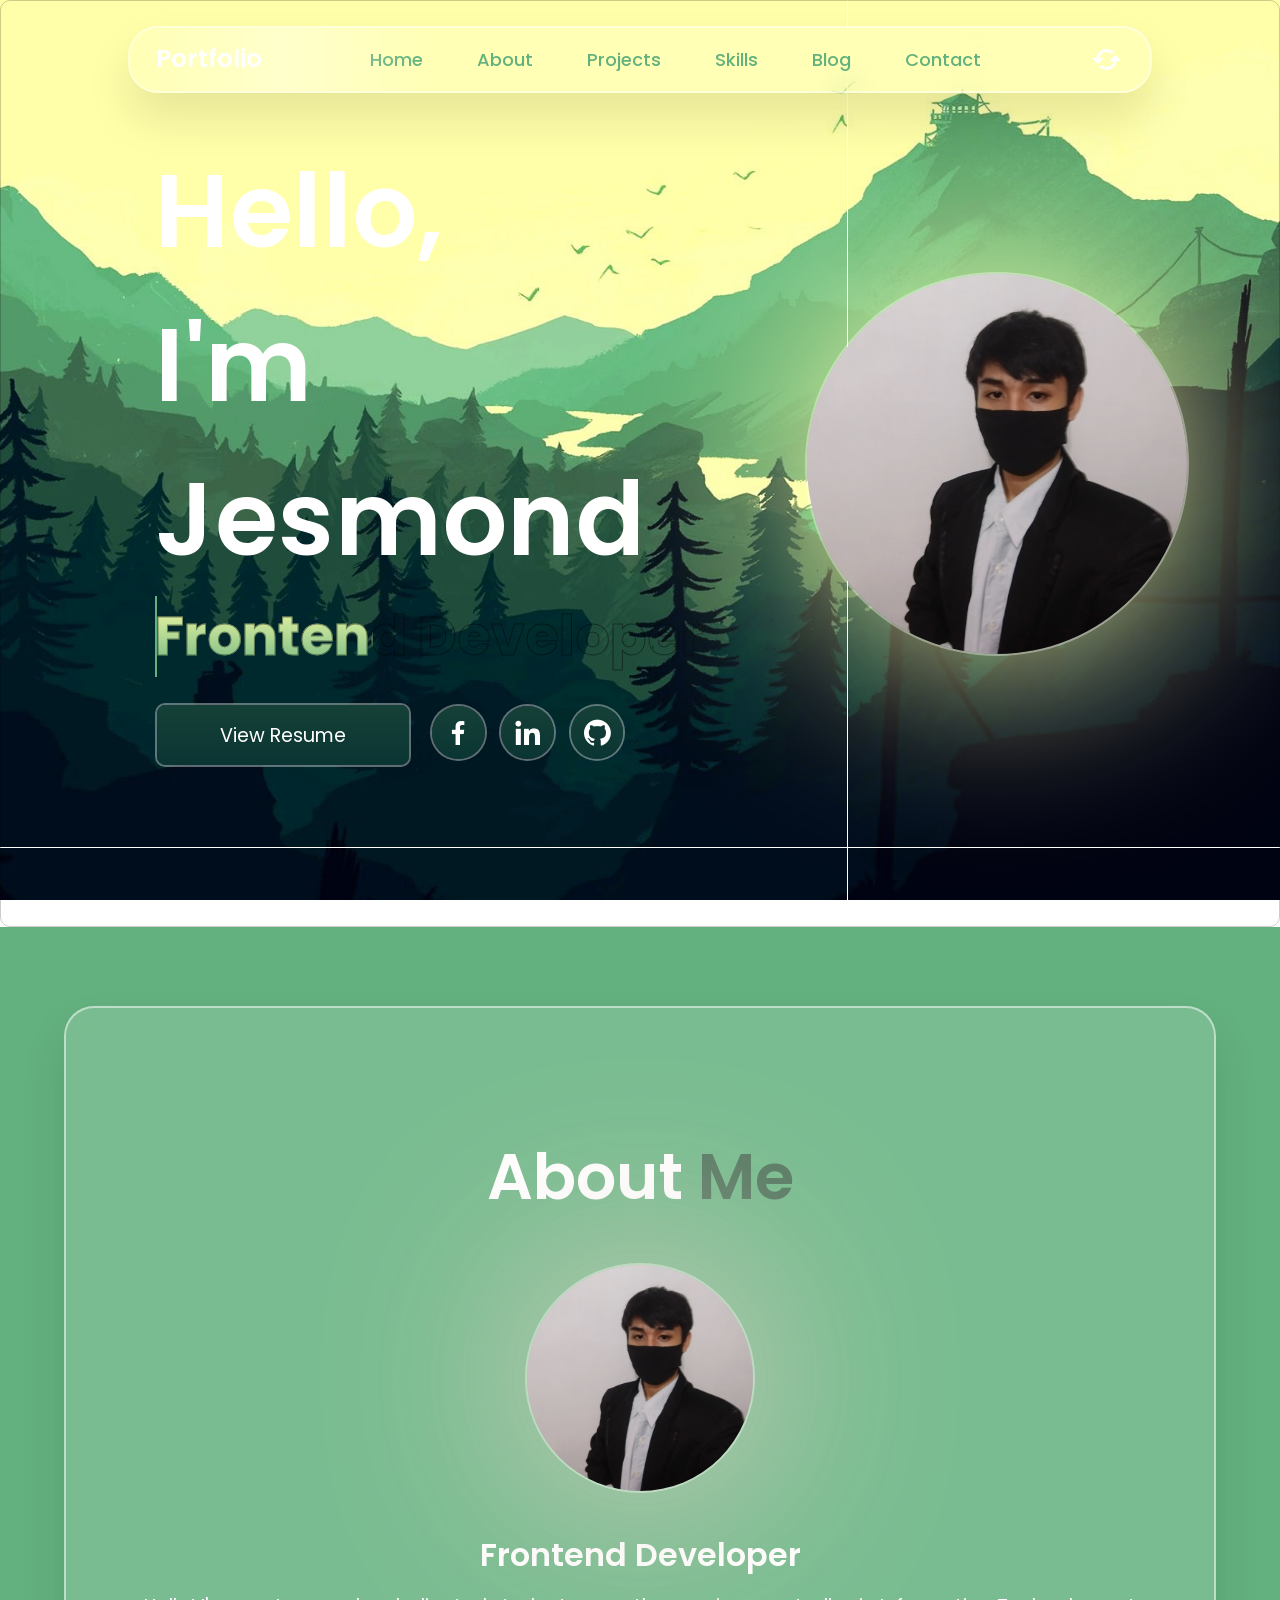
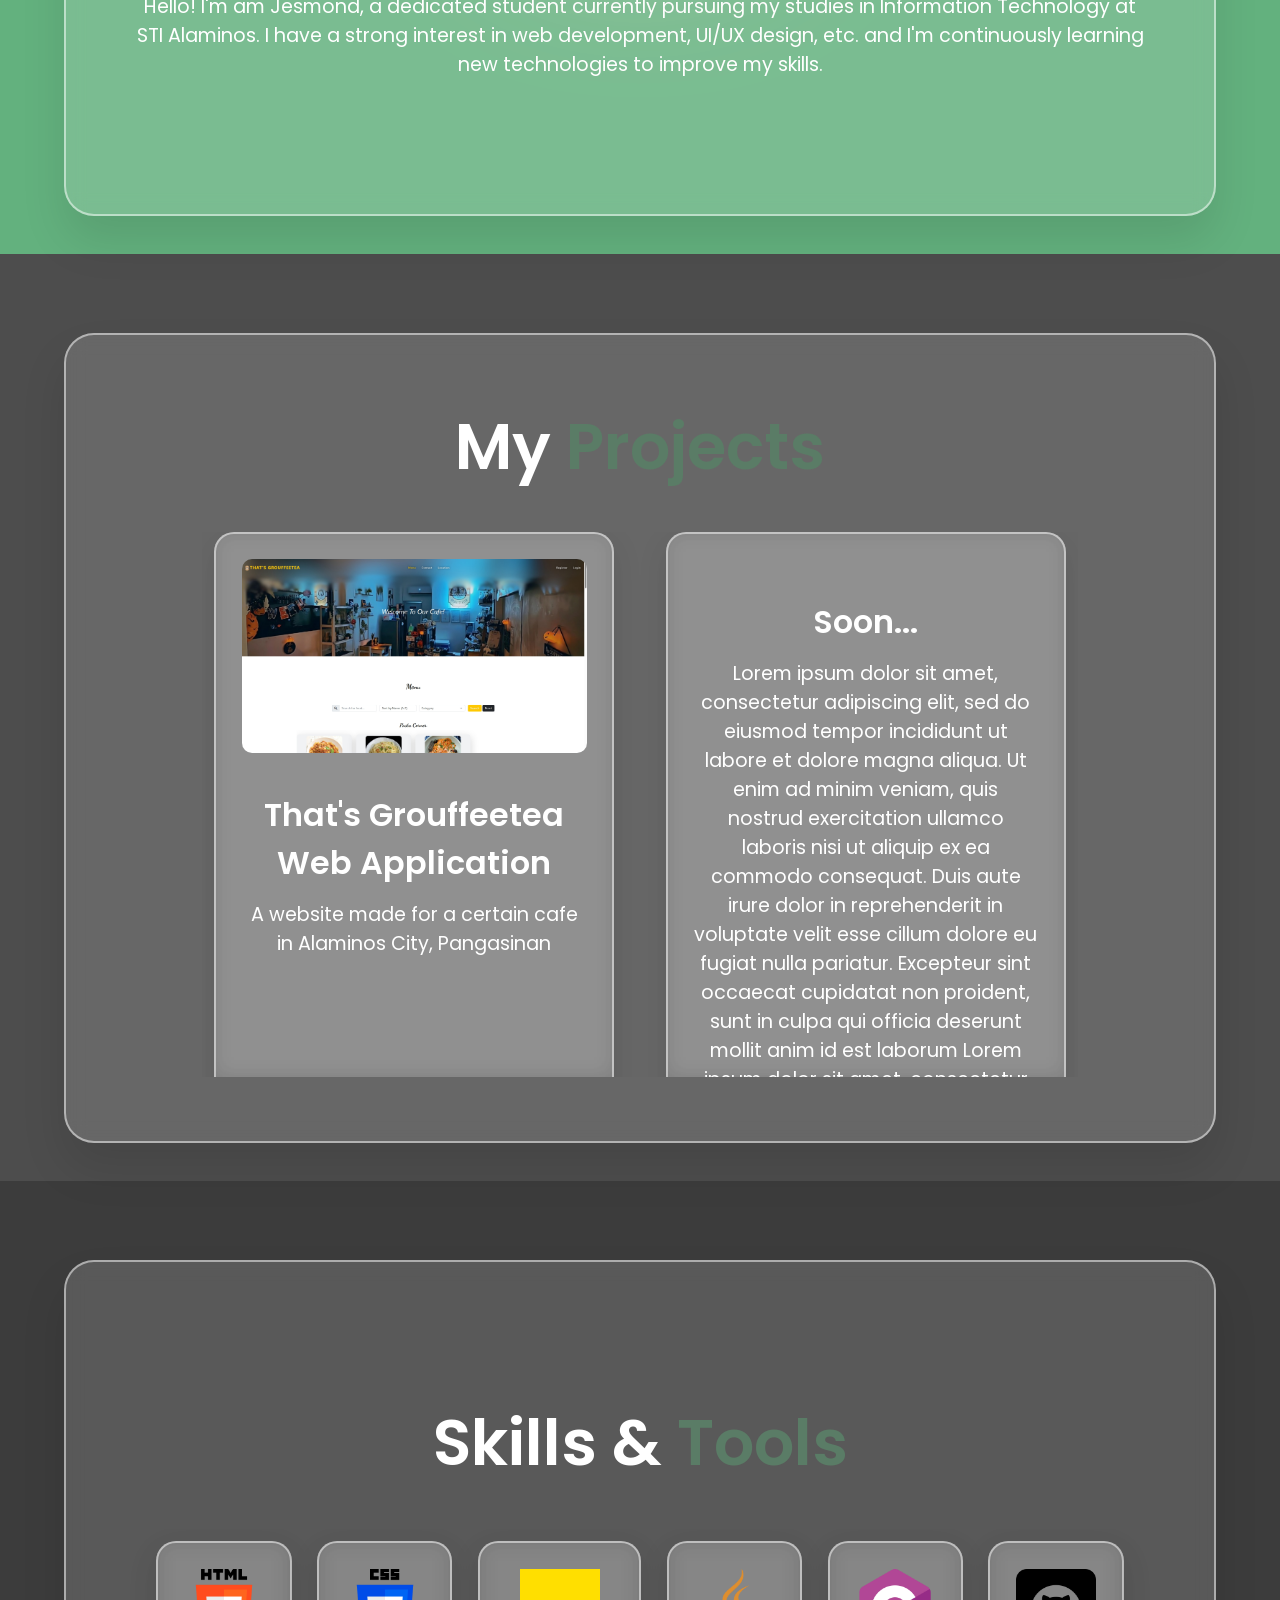
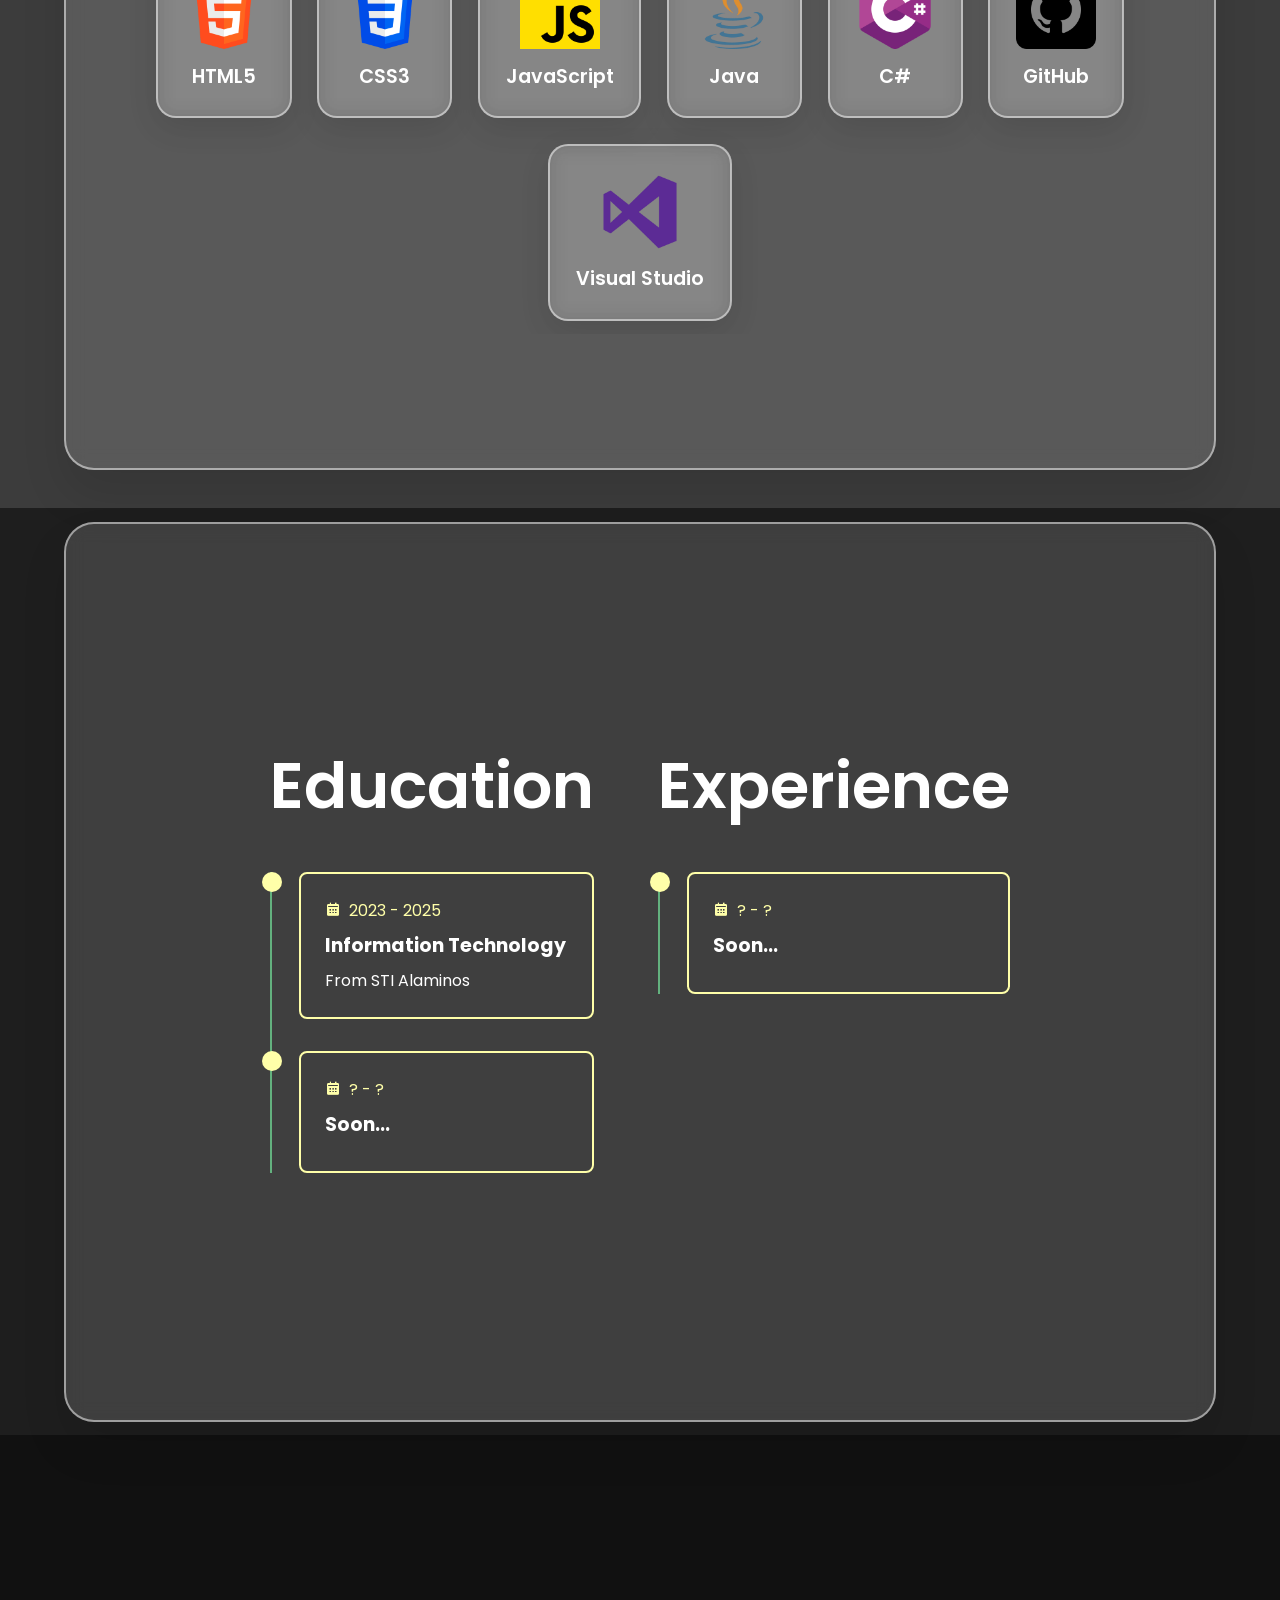
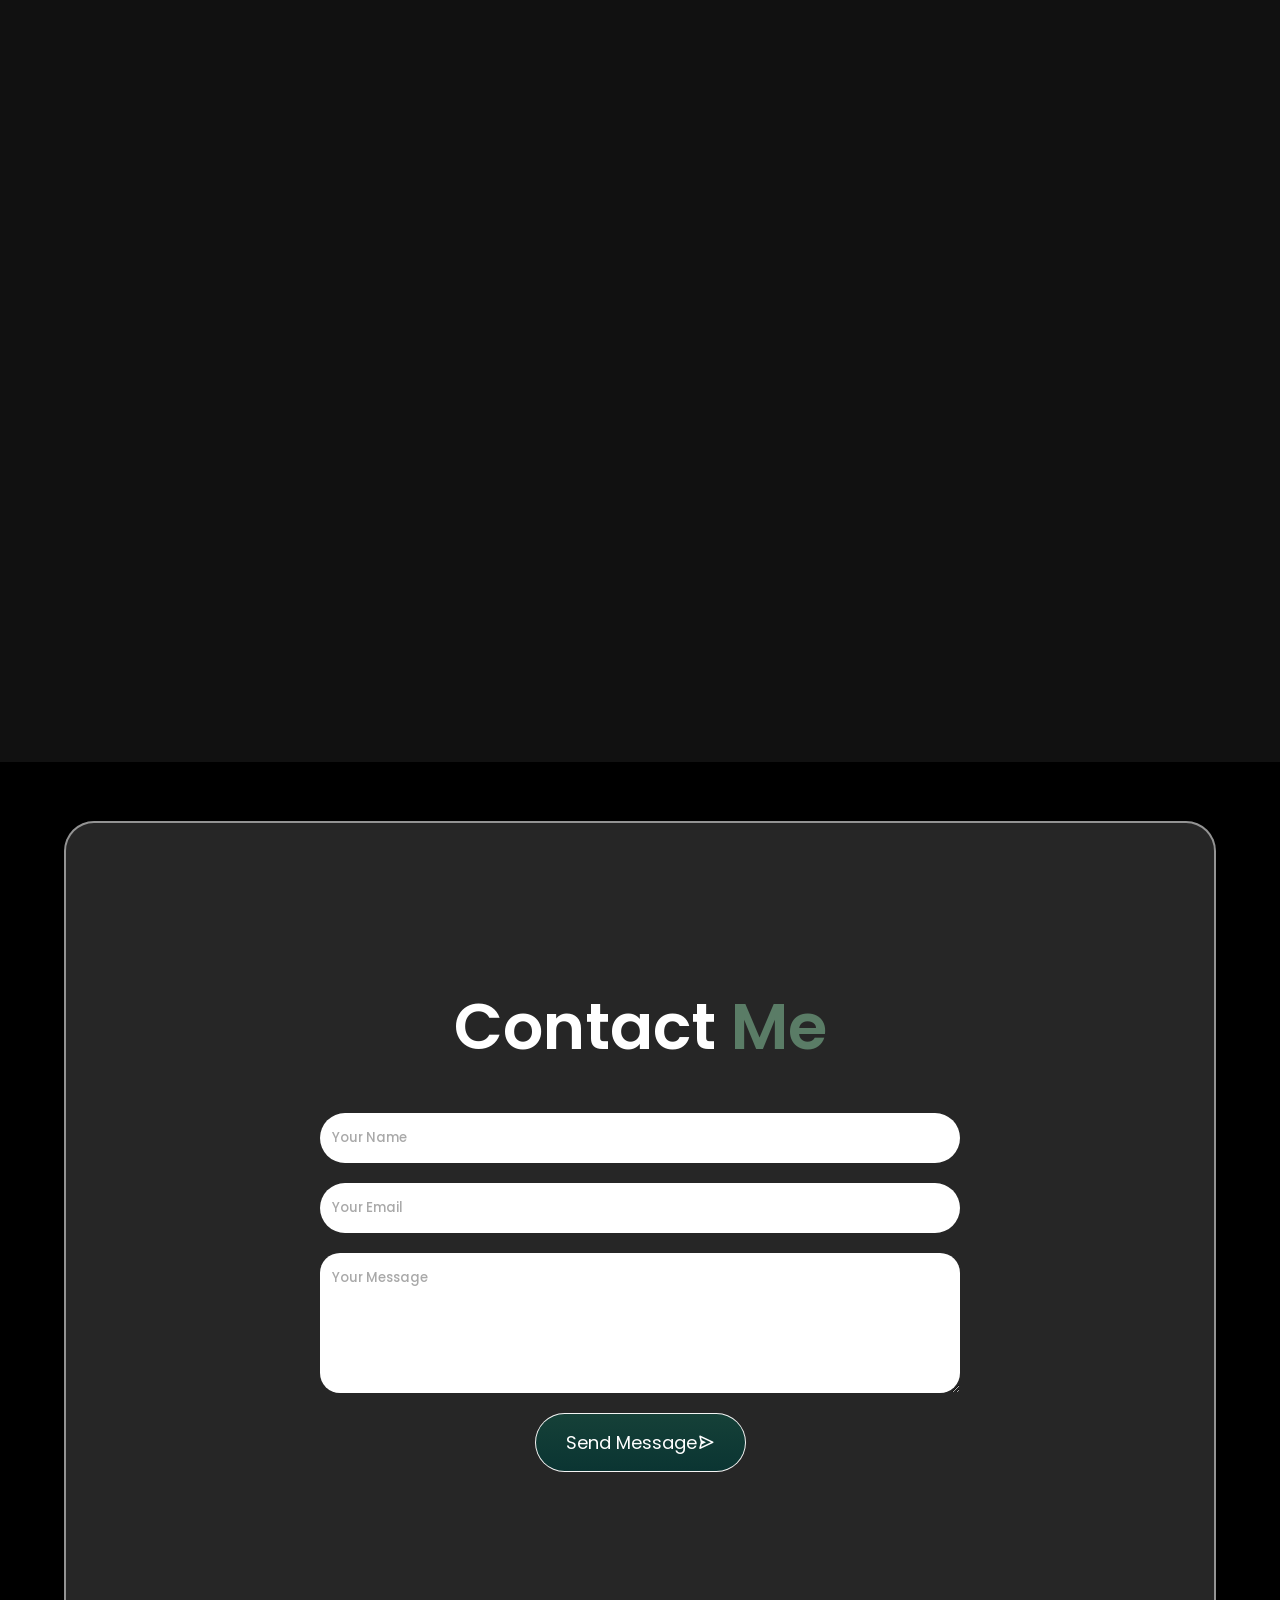
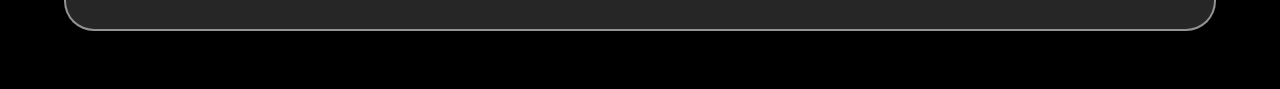
==== commit 3cb8192b: "Add files via upload" ====
--- a/index.html
+++ b/index.html
@@ -302,7 +302,7 @@
               I write to share knowledge,
               experiences, and unfiltered thoughts—useful, not uplifting.
             </p>
-            <a href="firstblog.html">Read More...</a>
+            <a href="blogs/firstblog.html">Read More...</a>
           </article>
 
           <article class="blog-post">
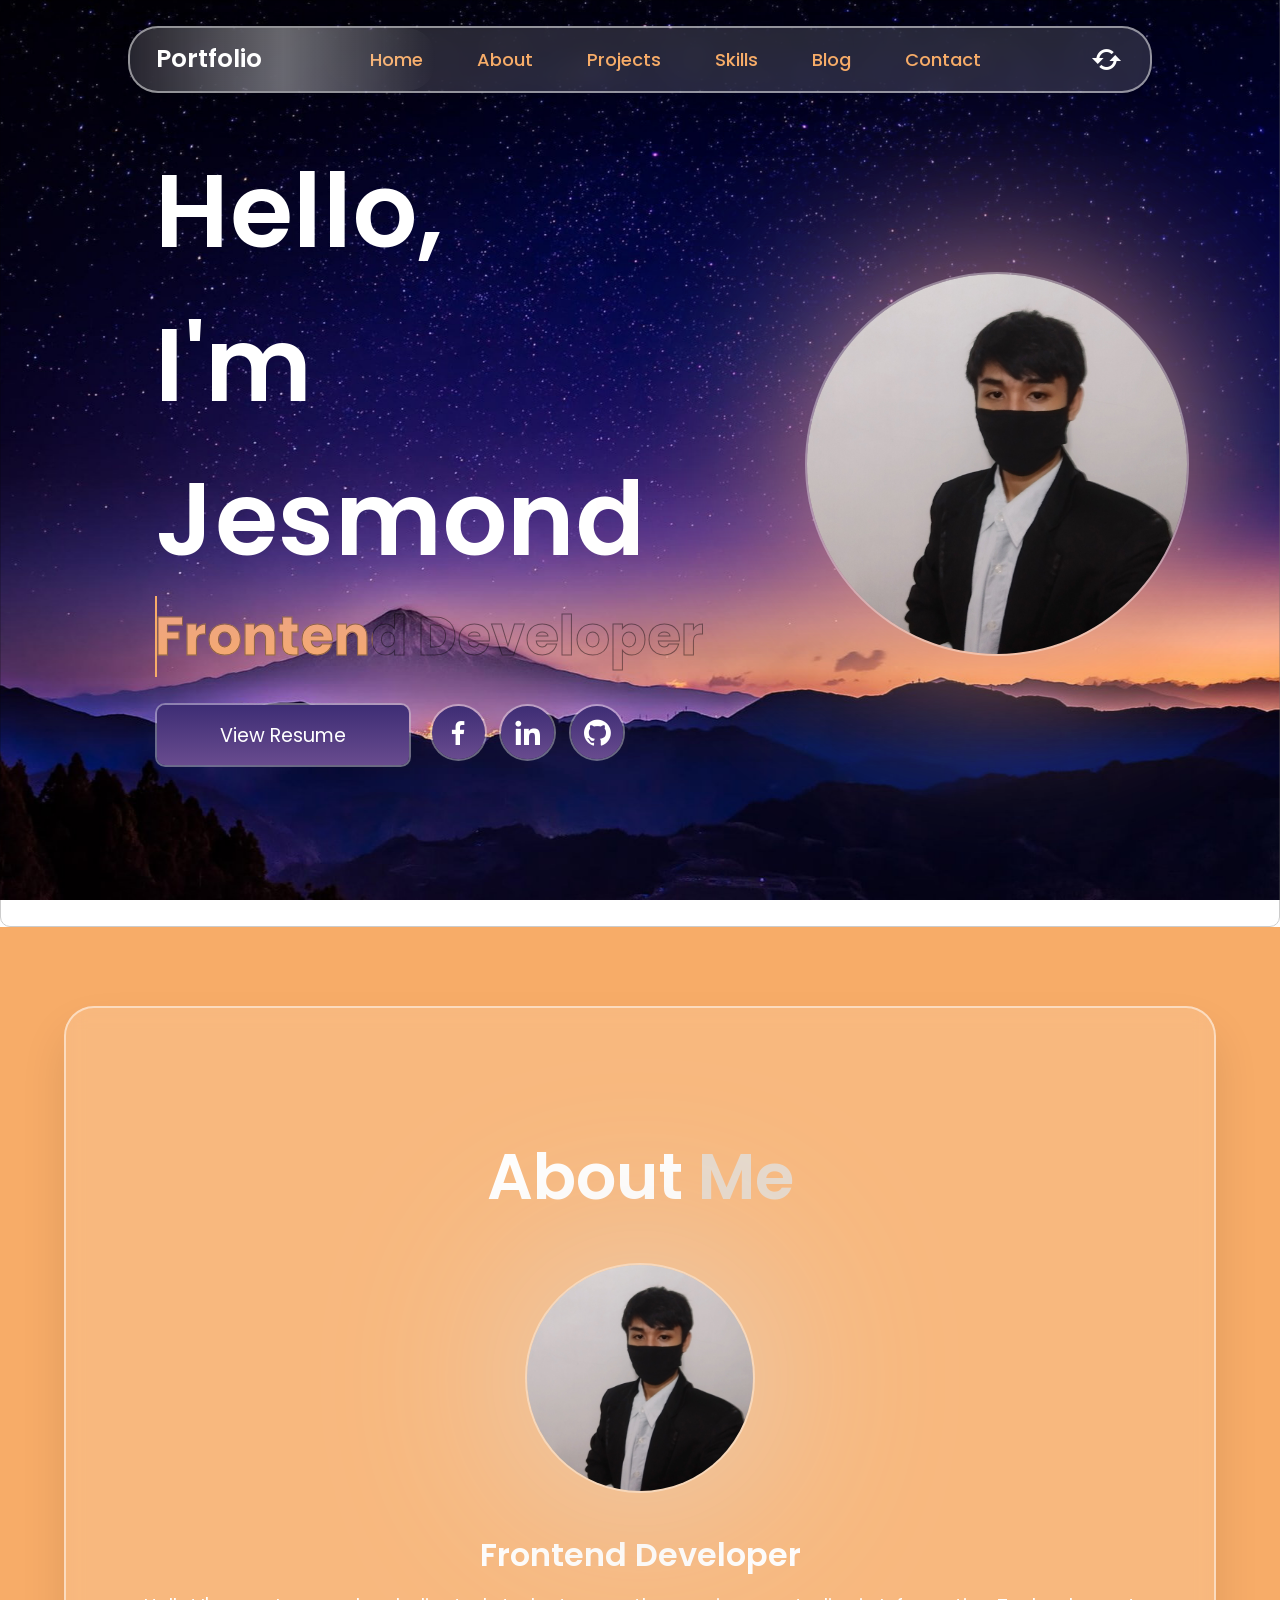
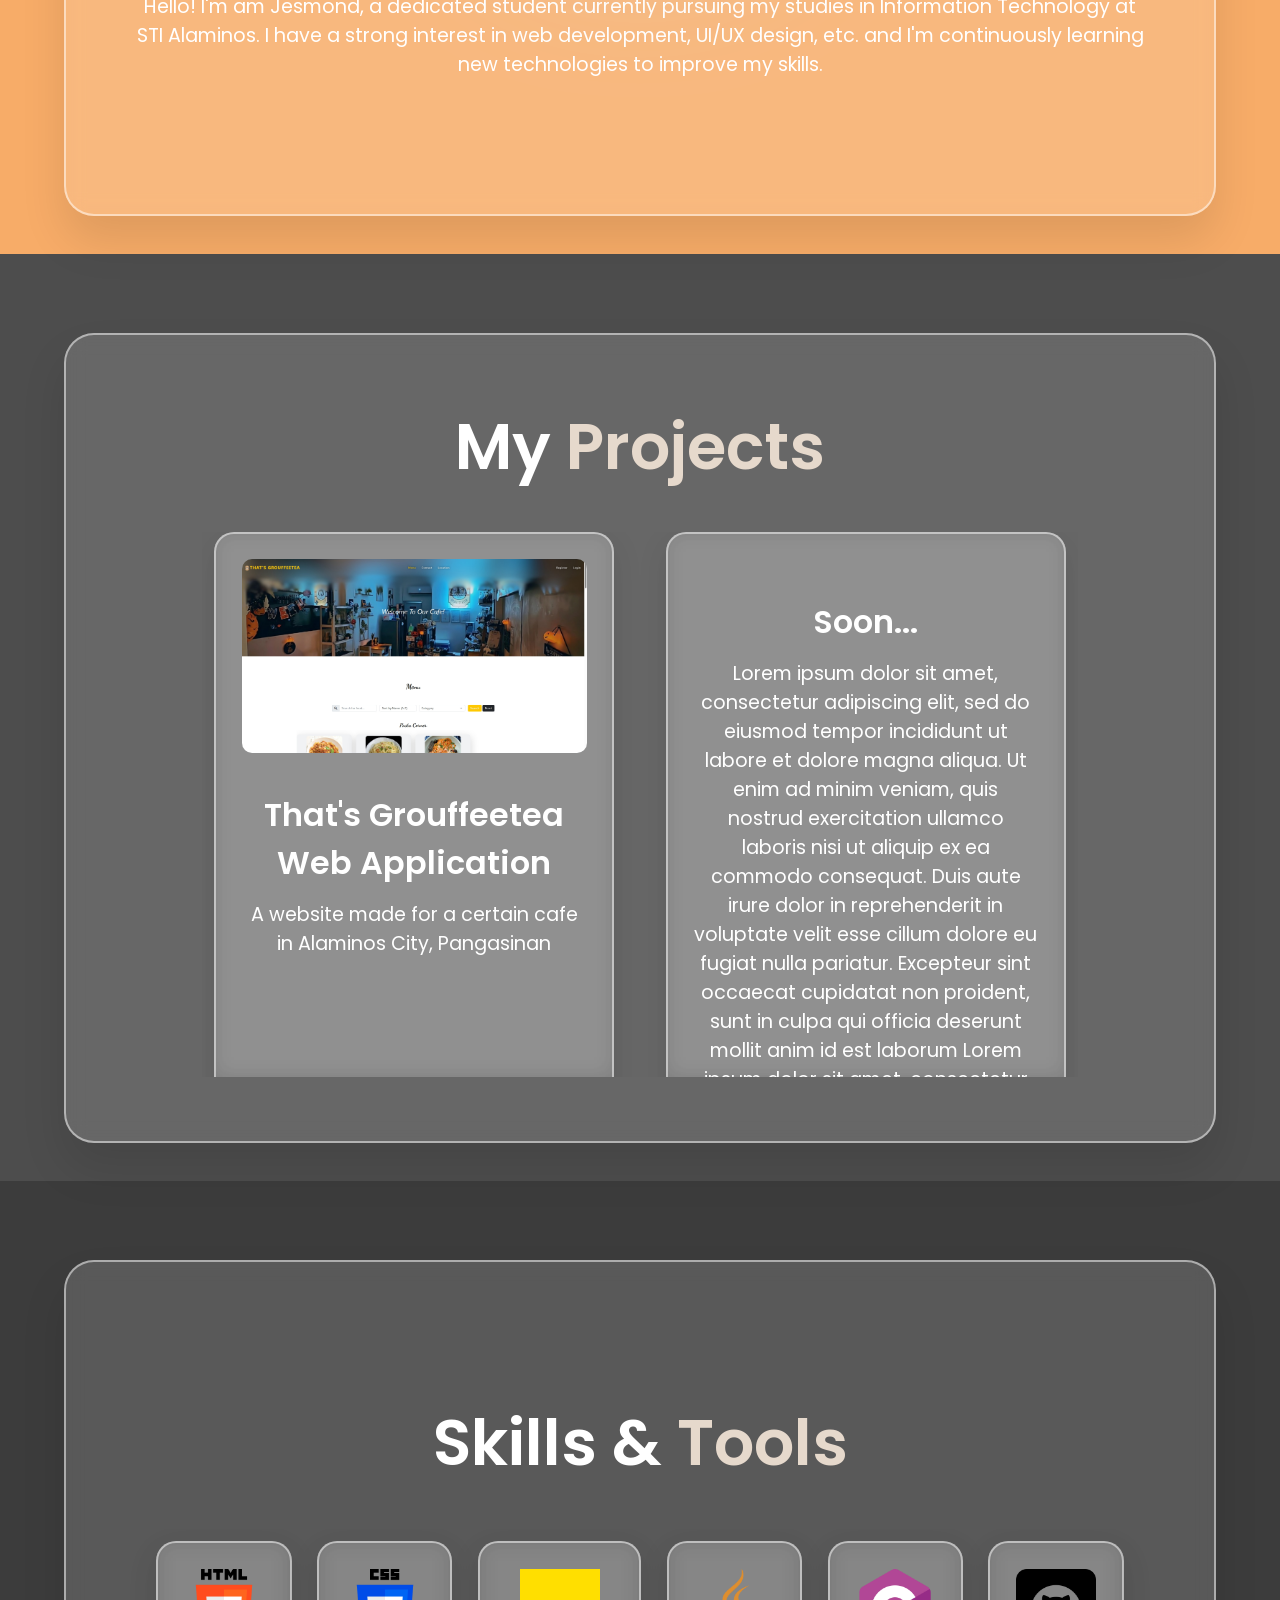
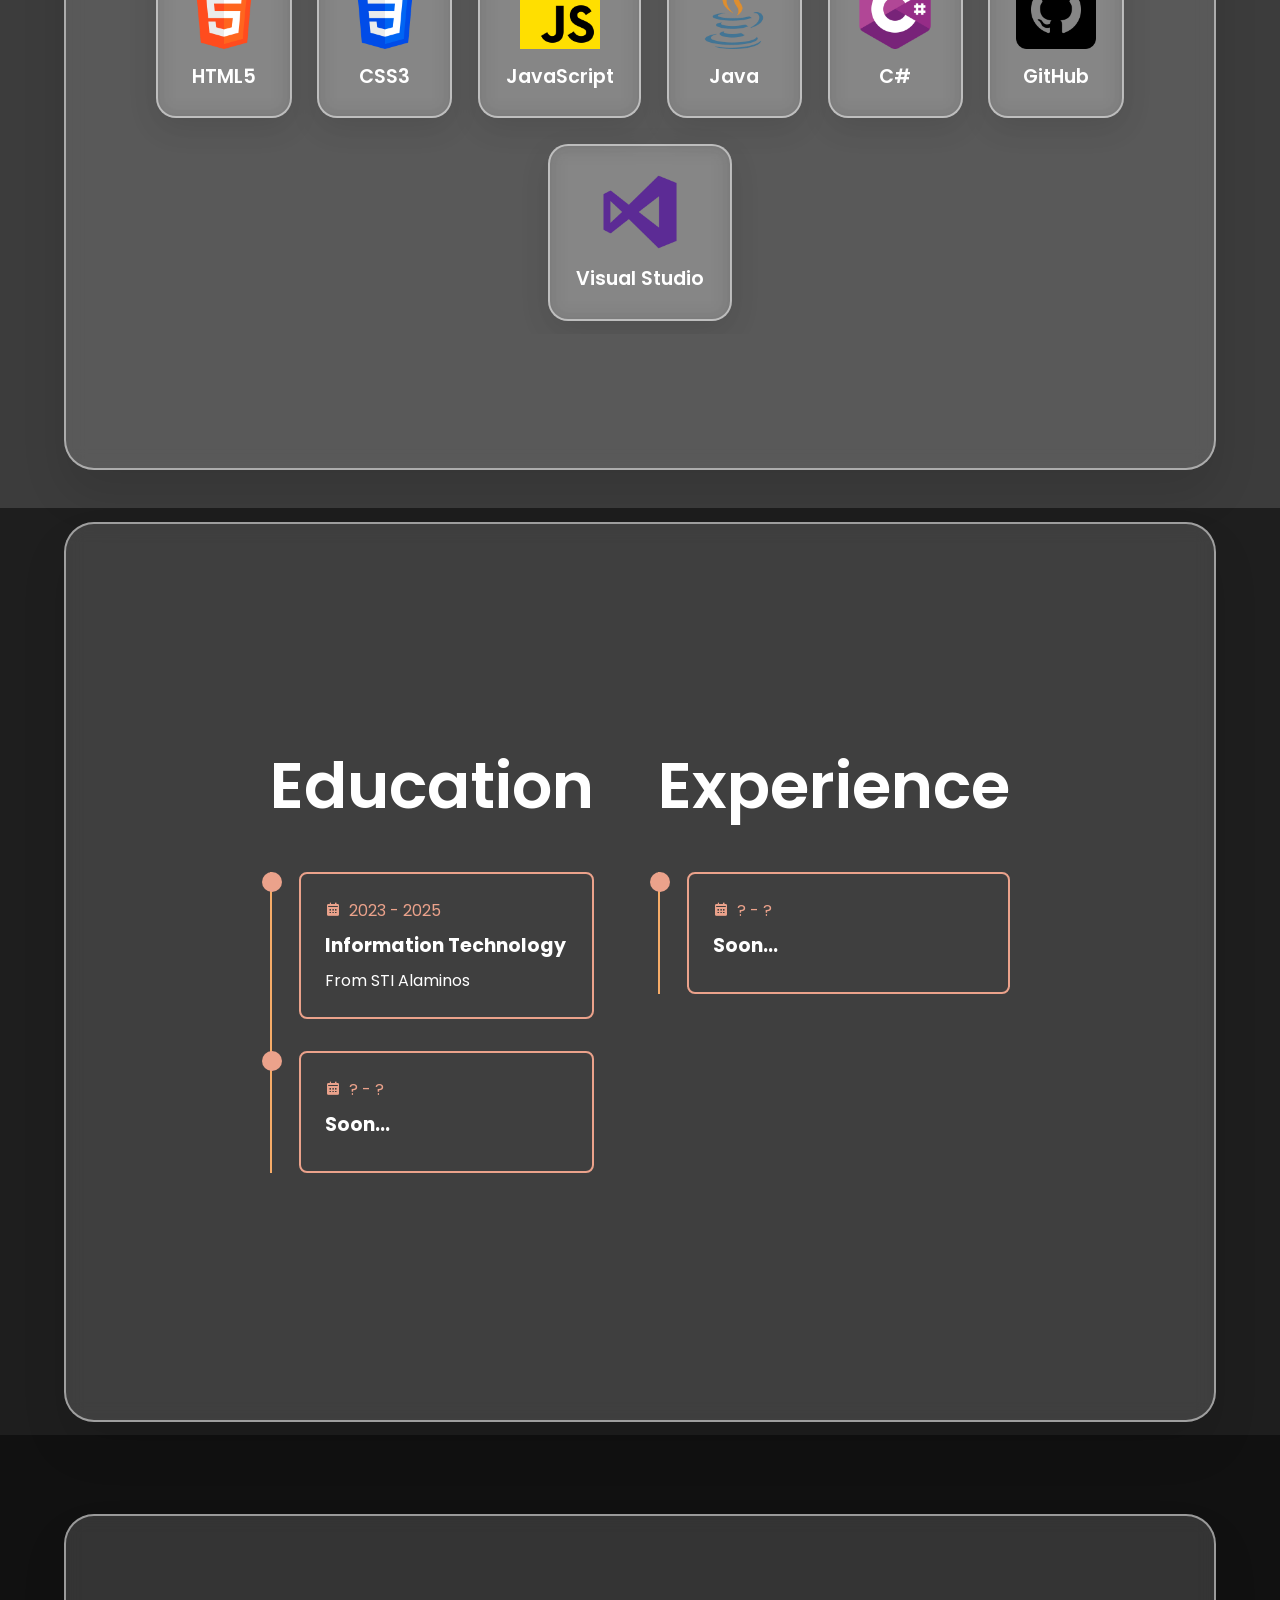
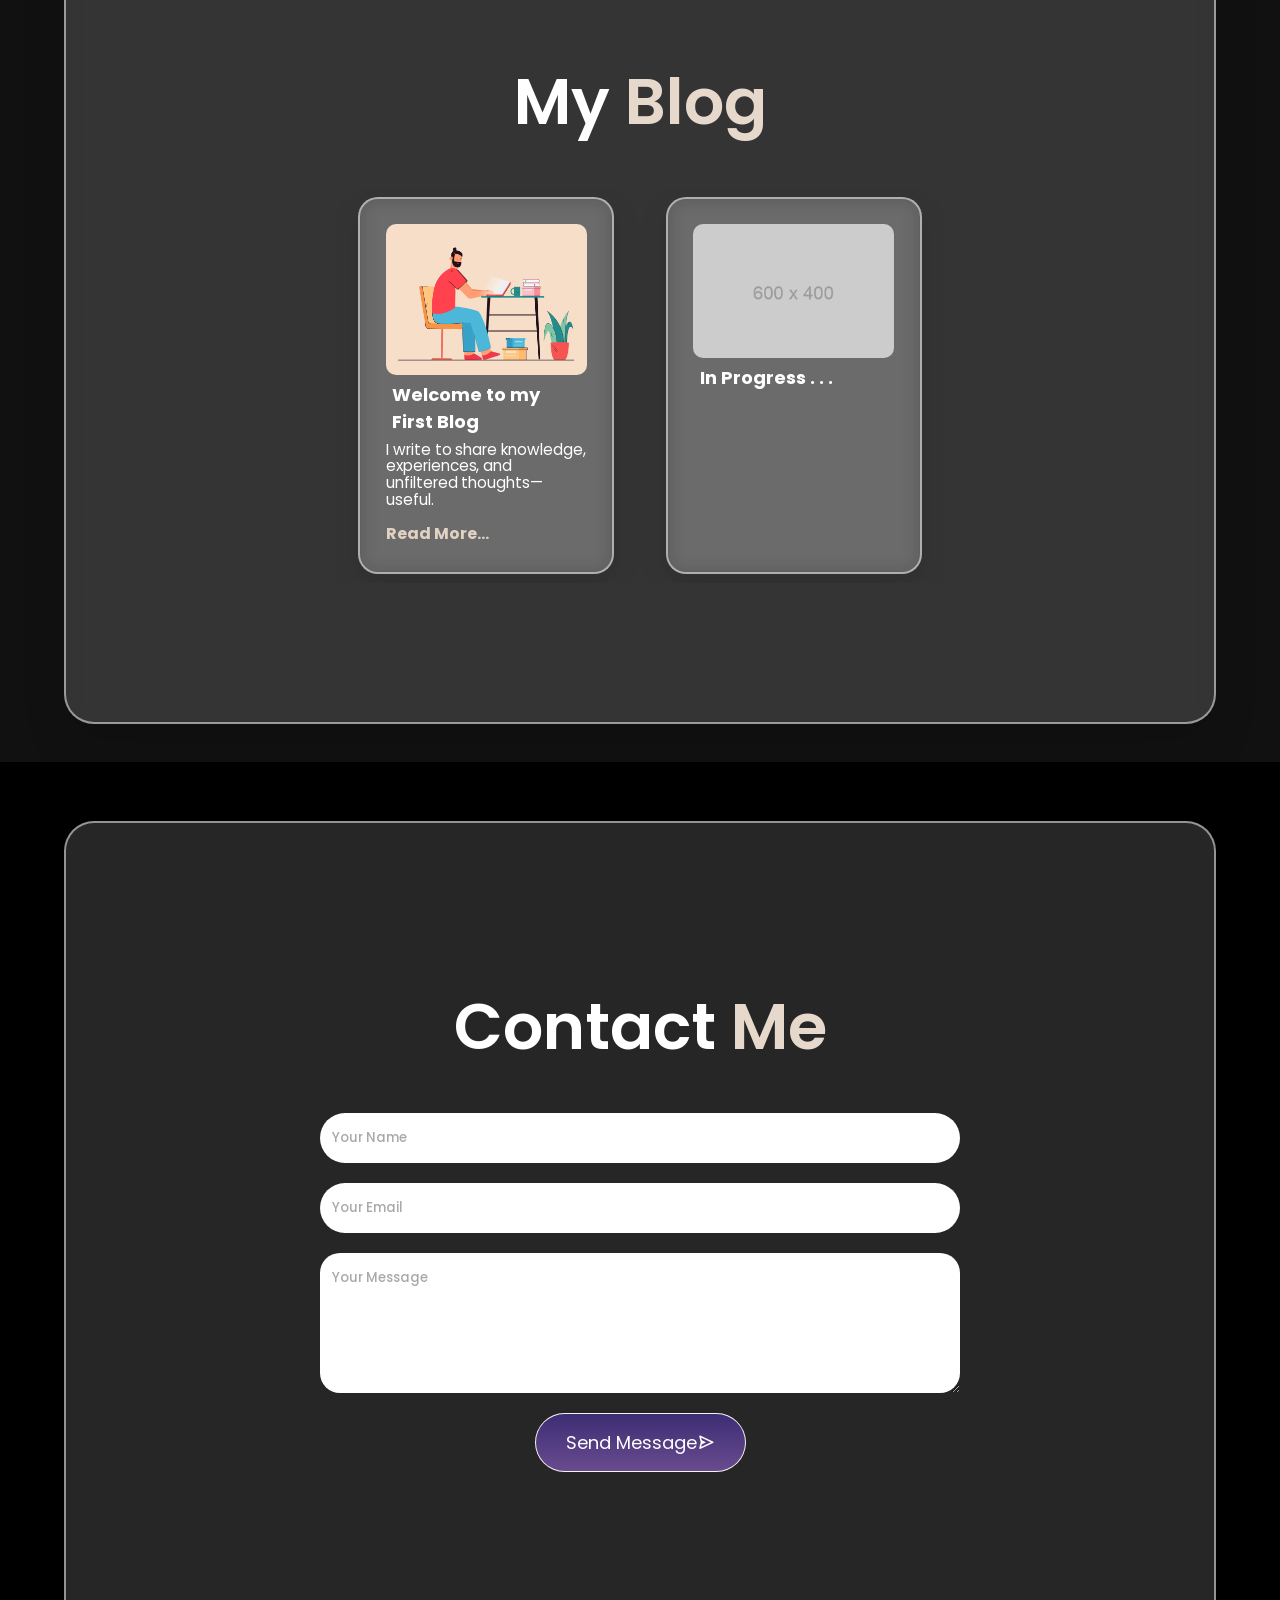
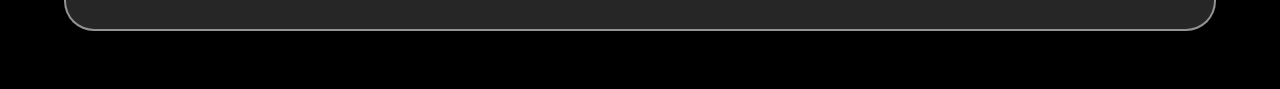
==== commit 070ec96a: "Update index.html" ====
--- a/index.html
+++ b/index.html
@@ -300,7 +300,7 @@
             <h2>Welcome to my First Blog</h2>
             <p>
               I write to share knowledge,
-              experiences, and unfiltered thoughts—useful, not uplifting.
+              experiences, and unfiltered thoughts—useful.
             </p>
             <a href="blogs/firstblog.html">Read More...</a>
           </article>
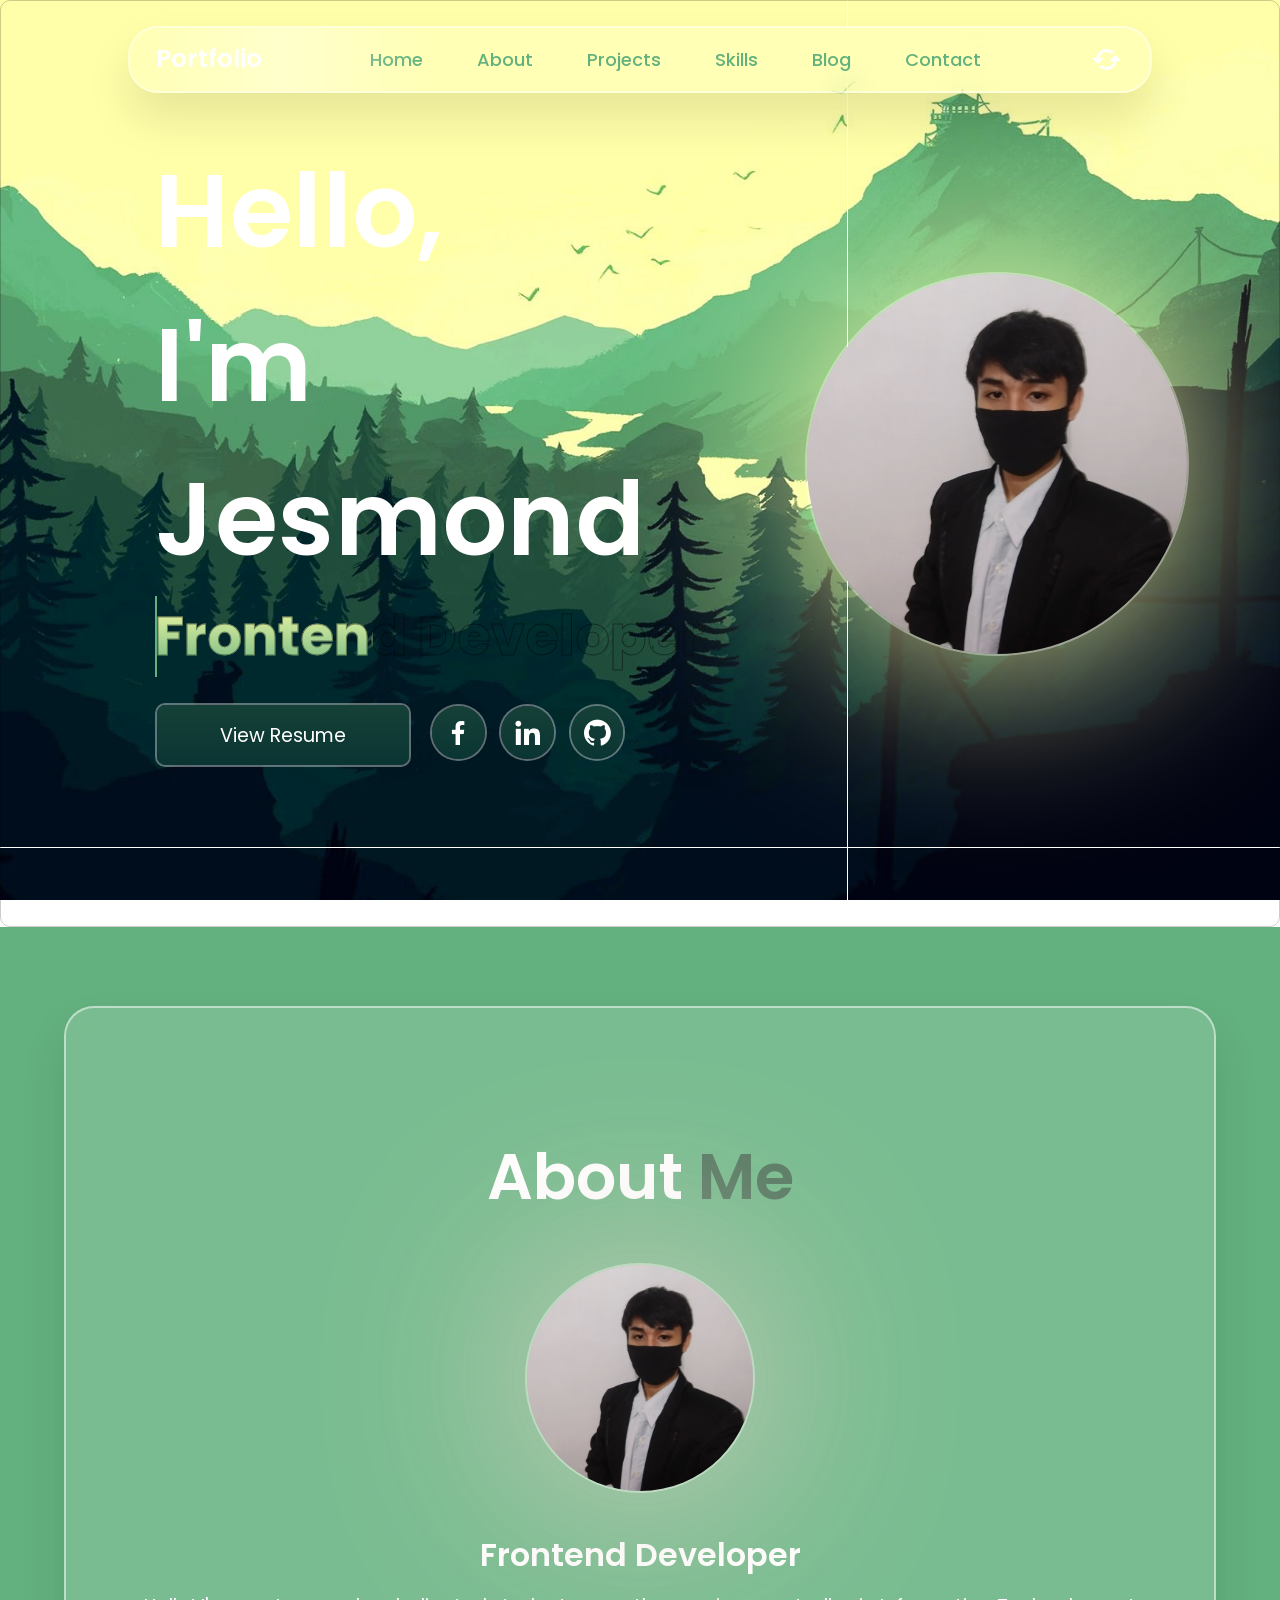
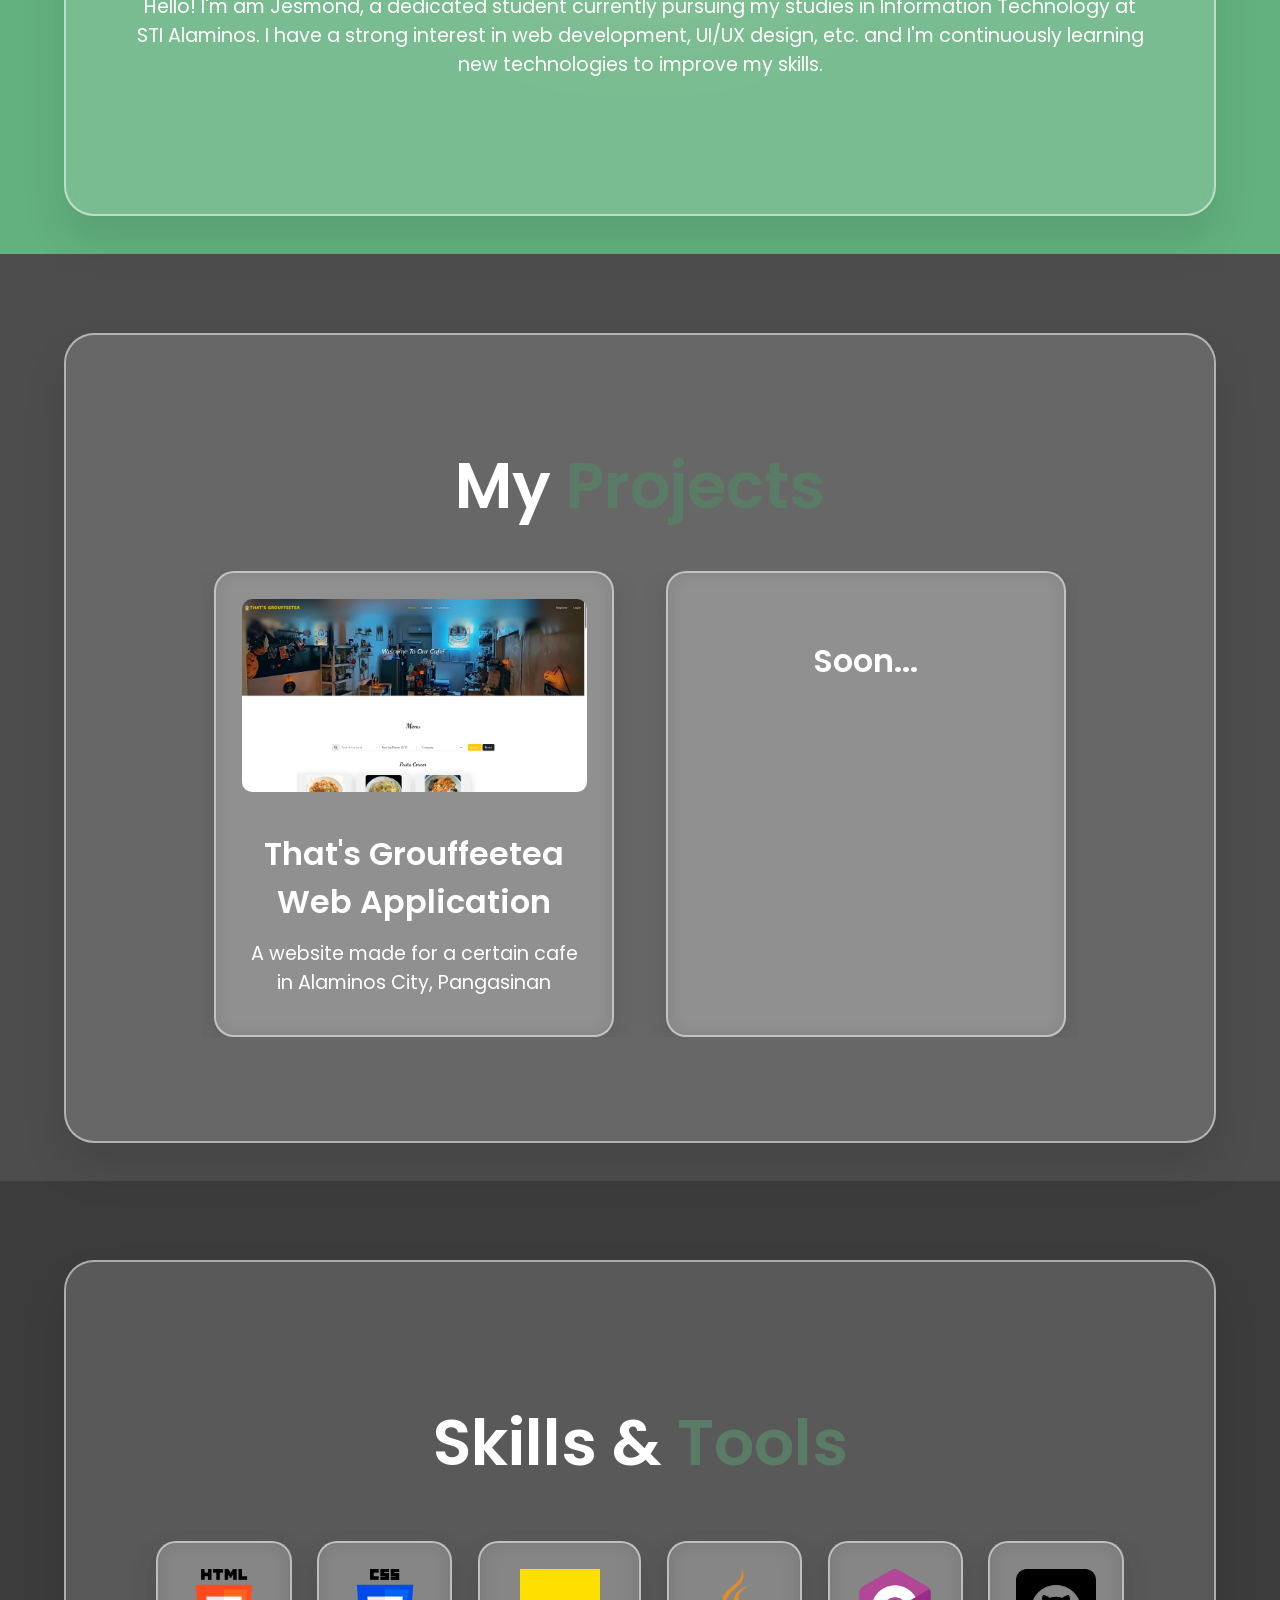
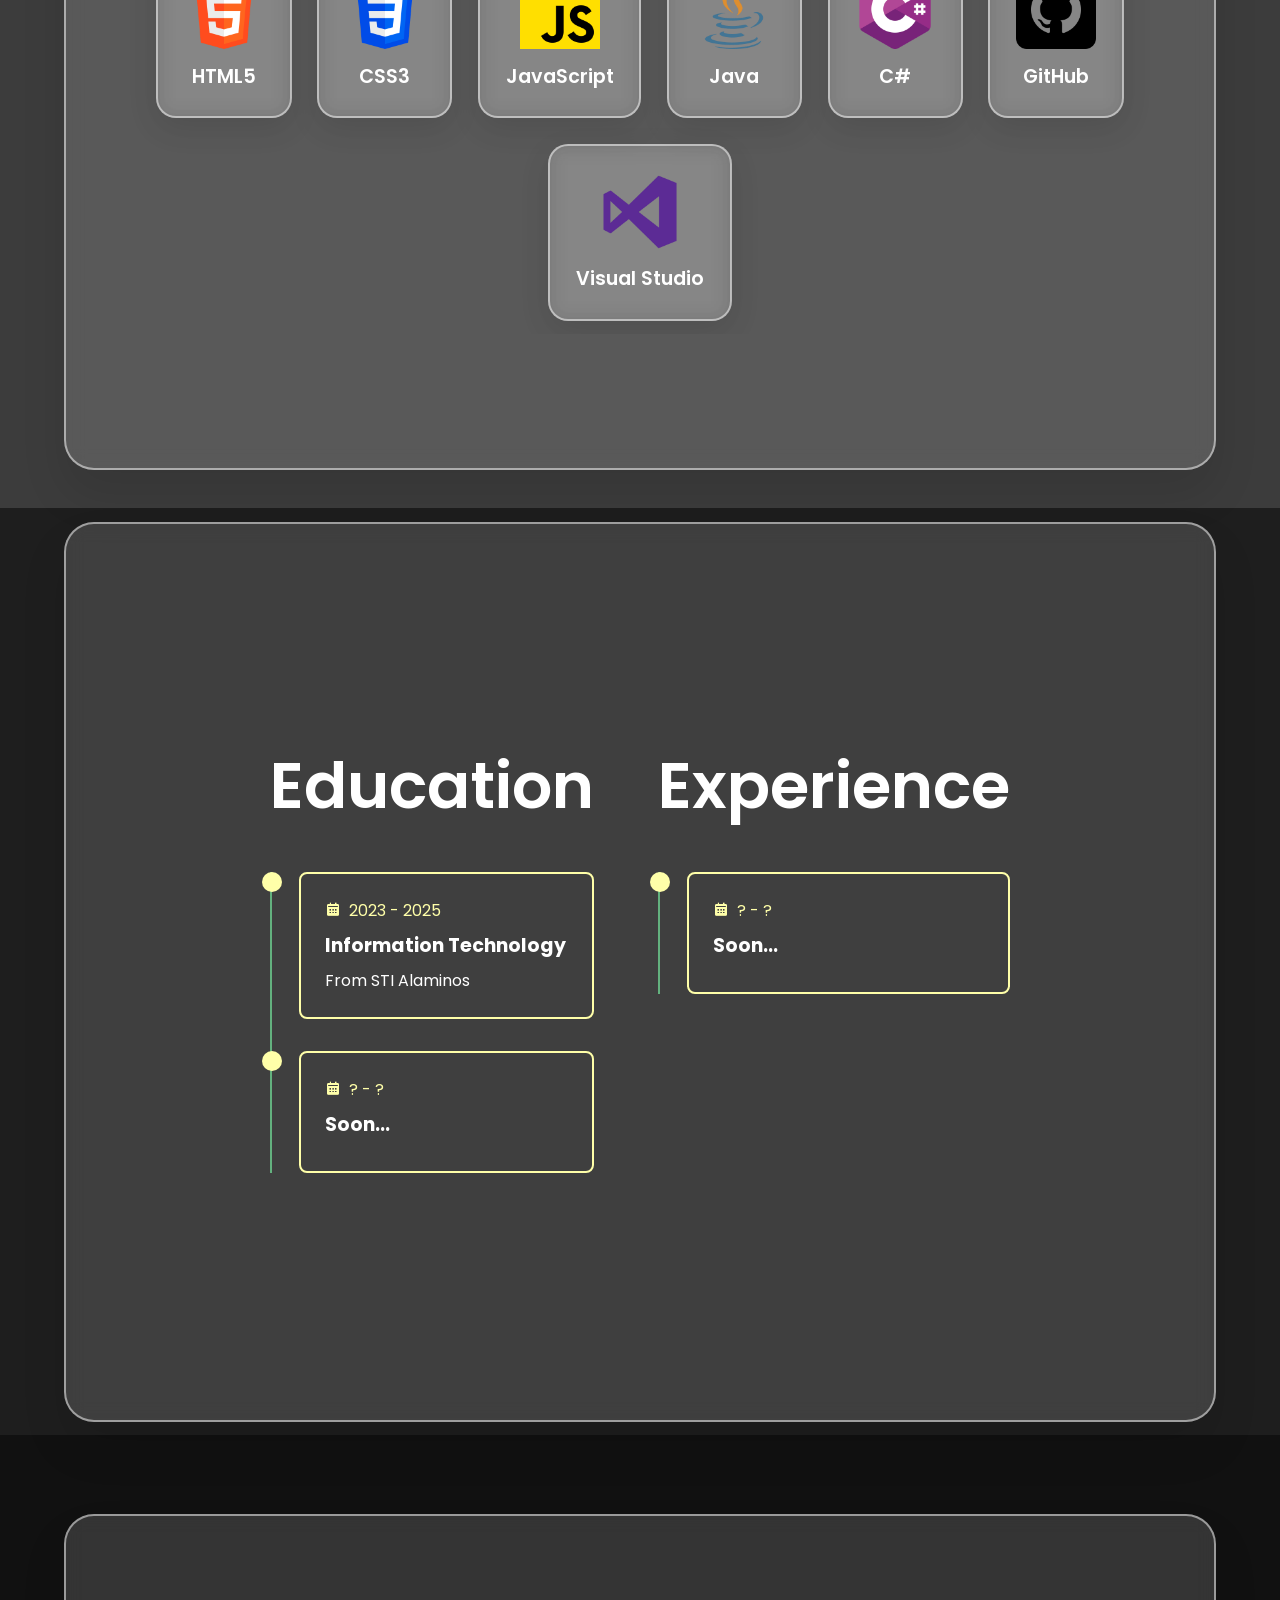
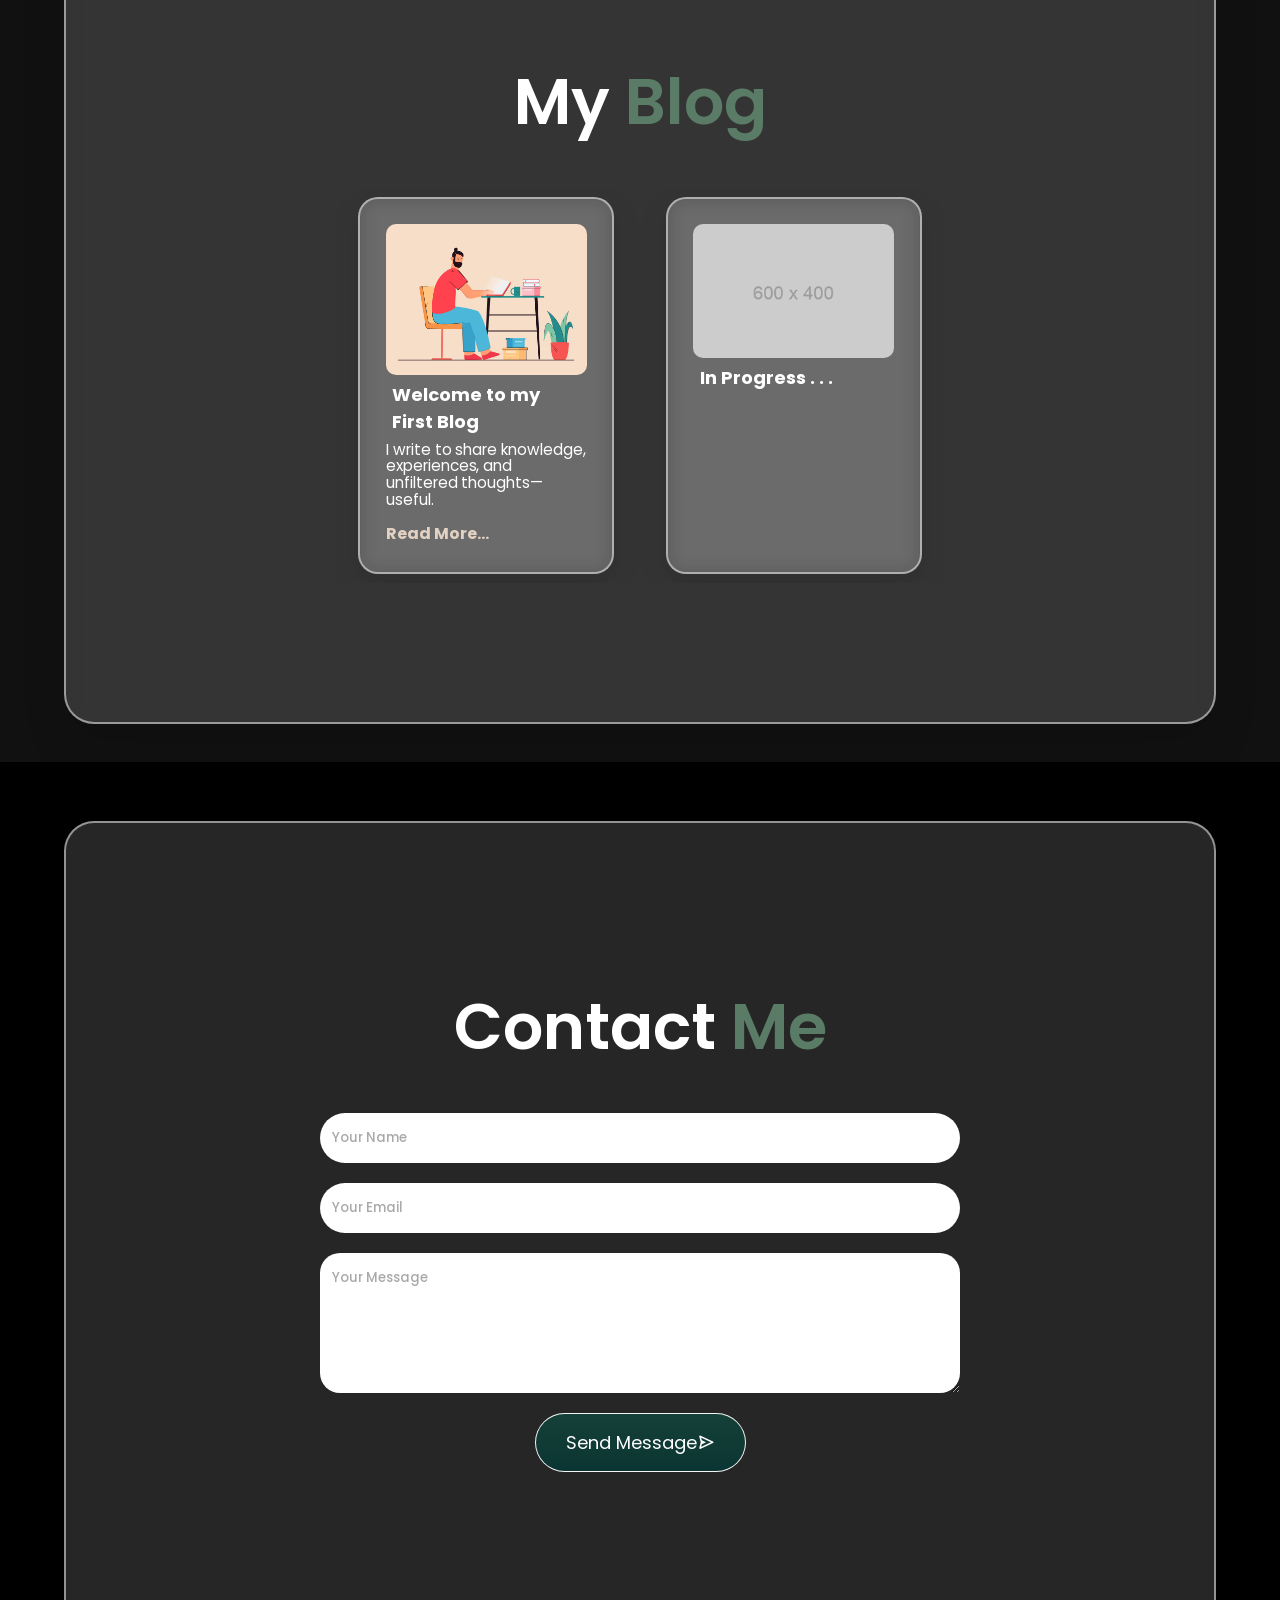
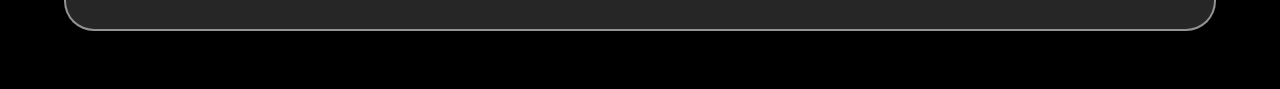
==== commit 798c5341: "Update index.html" ====
--- a/index.html
+++ b/index.html
@@ -120,20 +120,7 @@
             <div class="text-content2">
               <h2>Soon...</h2>
               <p>
-                Lorem ipsum dolor sit amet, consectetur adipiscing elit, sed do
-                eiusmod tempor incididunt ut labore et dolore magna aliqua. Ut
-                enim ad minim veniam, quis nostrud exercitation ullamco laboris
-                nisi ut aliquip ex ea commodo consequat. Duis aute irure dolor
-                in reprehenderit in voluptate velit esse cillum dolore eu fugiat
-                nulla pariatur. Excepteur sint occaecat cupidatat non proident,
-                sunt in culpa qui officia deserunt mollit anim id est laborum
-                Lorem ipsum dolor sit amet, consectetur adipiscing elit, sed do
-                eiusmod tempor incididunt ut labore et dolore magna aliqua. Ut
-                enim ad minim veniam, quis nostrud exercitation ullamco laboris
-                nisi ut aliquip ex ea commodo consequat. Duis aute irure dolor
-                in reprehenderit in voluptate velit esse cillum dolore eu fugiat
-                nulla pariatur. Excepteur sint occaecat cupidatat non proident,
-                sunt in culpa qui officia deserunt mollit anim id est laborum
+               
               </p>
               <!-- <p>Project Two description</p> -->
             </div>
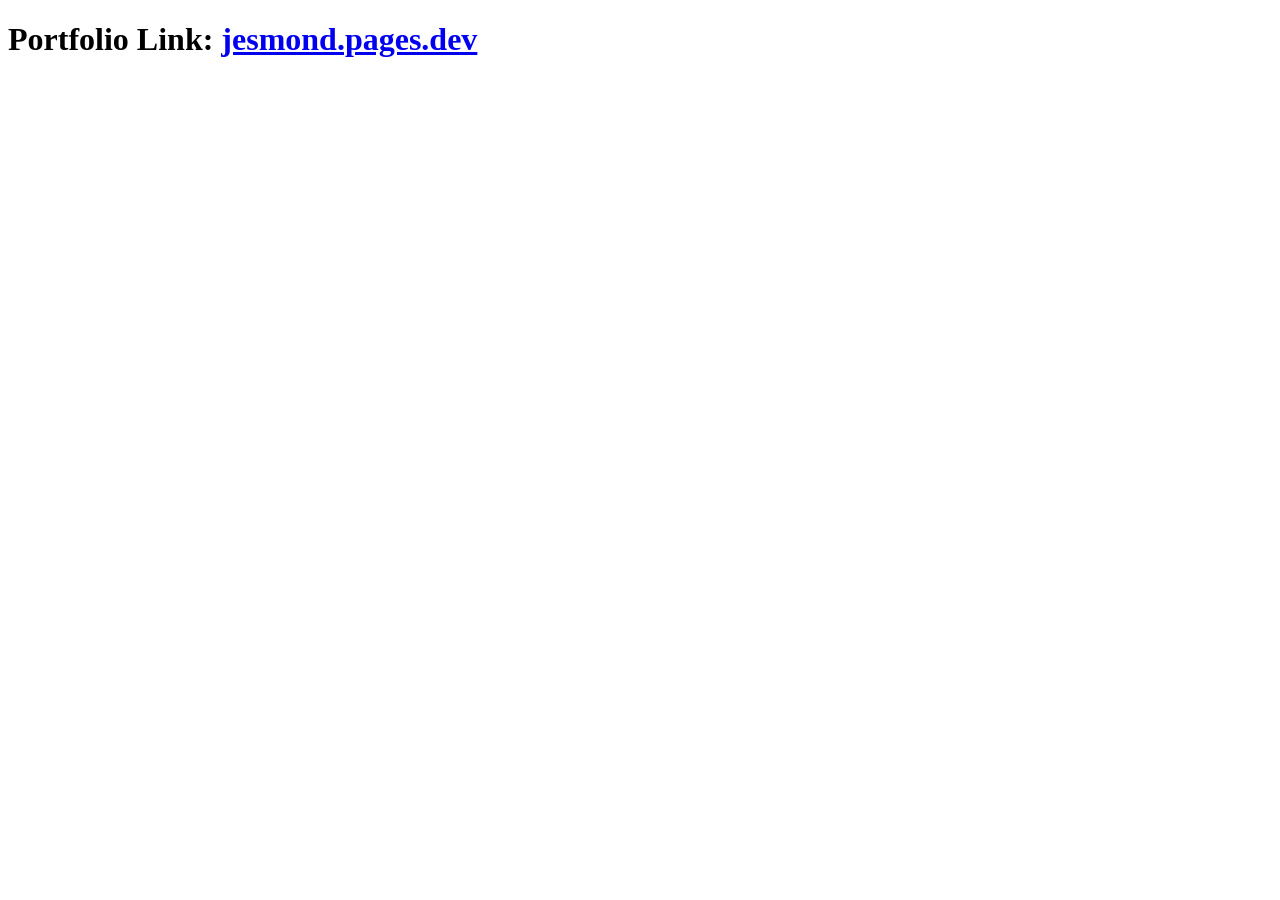
==== commit d5a887b5: "Create index.html" ====
--- a/index.html
+++ b/index.html
@@ -1,380 +1,13 @@
-<!DOCTYPE html>
-<html lang="en">
-  <head>
-    <meta charset="UTF-8" />
-    <meta name="viewport" content="width=device-width, initial-scale=1.0" />
-    <title>Portfolio</title>
-    <link rel="stylesheet" href="style.css" />
-    <link
-      href="https://unpkg.com/boxicons@2.1.4/css/boxicons.min.css"
-      rel="stylesheet"
-    />
-  </head>
-
-  <body>
-    <header class="header">
-      <a class="logo">Portfolio</a>
-      <div class="menu-icon1">
-        <i class="bx bx-menu" id="menu-icon"></i>
-      </div>
-      <nav class="navbar">
-        <a href="#">Home</a>
-        <a href="#about">About</a>
-        <a href="#projects">Projects</a>
-        <a href="#skills">Skills</a>
-        <a href="#blog">Blog</a>
-        <a href="#contact">Contact</a>
-      </nav>
-      <i onClick="window.location.reload()" class="bx bx-refresh"></i>
-    </header>
-
-    <div class="hero">
-      <img src="images/background.jpg" alt="" id="bg-image" />
-    </div>
-
-    <!-- *************************Home Section************************* -->
-    <section class="home full-screen" id="home">
-      <div class="text-content">
-        <h1>
-          Hello, <br />
-          I'm Jesmond
-        </h1>
-        <div class="text-animation">
-          <h2>Frontend Developer</h2>
-        </div>
-        <!-- <p>Lorem ipsum dolor sit amet consectetur adipisicing elit. Ea, illum! Libero cupiditate sunt officiis
-        laudantium inventore vero, praesentium iure accusantium asperiores nobis architecto qui maiores, debitis
-        at, eaque vel! Officiis, vel reprehenderit dicta cumque doloremque qui. Autem aperiam cumque aliquid.</p> -->
-        <div class="btn-section">
-          <button onclick="downloadResume()" class="btn">View Resume</button>
-          <div class="social-media">
-            <!-- <a href="https://www.instagram.com/" target="_blank" rel="noopener noreferrer">
-            <i class='bx bxl-instagram' style="--vlr:7"></i>
-          </a> -->
-
-            <a
-              href="https://www.facebook.com/jesmond.donato.5/"
-              target="_blank"
-              rel="noopener noreferrer"
-            >
-              <i class="bx bxl-facebook" style="--vlr: 8"></i>
-            </a>
-
-            <a
-              href="https://www.linkedin.com/in/jesmond-d-971897332/"
-              target="_blank"
-              rel="noopener noreferrer"
-            >
-              <i class="bx bxl-linkedin" style="--vlr: 9"></i>
-            </a>
-
-            <a
-              href="https://github.com/JezzMon"
-              target="_blank"
-              rel="noopener noreferrer"
-            >
-              <i class="bx bxl-github" style="--vlr: 10"></i>
-            </a>
-          </div>
-        </div>
-      </div>
-      <img src="images/Profile.jpg" alt="profile" class="" />
-    </section>
-
-    <!-- *************************About Section************************* -->
-    <section class="about-bg full-screen" id="about">
-      <div class="container about-anim about">
-        <h2 class="title">About <span>Me</span></h2>
-        <img src="images/Profile.jpg" alt="" class="about-img" />
-        <div class="text-content2">
-          <h2>Frontend Developer</h2>
-          <p>
-            Hello! I'm am Jesmond, a dedicated student currently pursuing my
-            studies in Information Technology at STI Alaminos. I have a strong
-            interest in web development, UI/UX design, etc. and I'm continuously
-            learning new technologies to improve my skills.
-          </p>
-        </div>
-      </div>
-    </section>
-
-    <!-- *************************Projects Section************************* -->
-    <section class="projects-bg full-screen" id="projects">
-      <div class="container projects-anim projects">
-        <h2 class="title">My <span>Projects</span></h2>
-        <div class="projects-container">
-          <div class="project-card">
-            <img
-              src="images/projects/screenshot-1744298592651.png"
-              alt="Project 1"
-            />
-            <div class="text-content2">
-              <h2>That's Grouffeetea Web Application</h2>
-              <p>
-                A website made for a certain cafe in Alaminos City, Pangasinan
-              </p>
-            </div>
-          </div>
-          <div class="project-card">
-            <img src="project2.jpg" alt="" />
-            <div class="text-content2">
-              <h2>Soon...</h2>
-              <p>
-               
-              </p>
-              <!-- <p>Project Two description</p> -->
-            </div>
-          </div>
-          <!-- <div class="project-card">
-          <img src="project3.jpg" alt="Project 3">
-          <div class="text-content2">
-            <h2>Project Three</h2>
-            <p>Project Three description</p>
-          </div>
-        </div>
-        <div class="project-card">
-          <img src="project3.jpg" alt="Project 3">
-          <div class="text-content2">
-            <h2>Project Four</h2>
-            <p>Project Four desciption.</p>
-          </div>
-        </div>
-        <div class="project-card">
-          <img src="project3.jpg" alt="Project 3">
-          <div class="text-content2">
-            <h2>Project Five</h2>
-            <p>Project Five description</p>
-          </div>
-        </div>
-        <div class="project-card">
-          <img src="project3.jpg" alt="Project 3">
-          <div class="text-content2">
-            <h2>Project Six</h2>
-            <p>Project Six description</p>
-          </div>
-        </div> -->
-        </div>
-      </div>
-    </section>
-
-    <!-- *************************Skills & Tools Section************************* -->
-    <section class="skills-bg full-screen" id="skills">
-      <div class="container skills-anim skills">
-        <h2 class="title">Skills & <span>Tools</span></h2>
-        <div class="skills-container">
-          <div class="skill-card">
-            <img src="images/logo/html-5.png" alt="HTML" />
-            <h2>HTML5</h2>
-          </div>
-          <div class="skill-card">
-            <img src="images/logo/css-3.png" alt="CSS" />
-            <h2>CSS3</h2>
-          </div>
-          <div class="skill-card">
-            <img src="images/logo/js.png" alt="JavaScript" />
-            <h2>JavaScript</h2>
-          </div>
-          <div class="skill-card">
-            <img src="images/logo/java.png" alt="Java" />
-            <h2>Java</h2>
-          </div>
-          <div class="skill-card">
-            <img src="images/logo/c-sharp.png" alt="Csharp" />
-            <h2>C#</h2>
-          </div>
-          <div class="skill-card">
-            <img src="images/logo/github.png" alt="GitHub" />
-            <h2>GitHub</h2>
-          </div>
-          <div class="skill-card">
-            <img src="images/logo/visual.png" alt="GitHub" />
-            <h2>Visual Studio</h2>
-          </div>
-        </div>
-      </div>
-    </section>
-
-    <!-- *************************Timeline Section************************* -->
-    <section class="timeline-bg full-screen" id="timeline">
-      <div class="timeline timeline-anim container">
-        <div class="timeline-row">
-          <div class="timeline-column">
-            <h2 class="title">
-              Education<span class="animate" style="--i: 1"></span>
-            </h2>
-
-            <div class="timeline-box">
-              <div class="timeline-content">
-                <div class="content">
-                  <div class="year">
-                    <i class="bx bxs-calendar"></i>2023 - 2025
-                  </div>
-                  <h3>Information Technology</h3>
-                  <p>From STI Alaminos</p>
-                </div>
-              </div>
-
-              <div class="timeline-content">
-                <div class="content">
-                  <div class="year"><i class="bx bxs-calendar"></i>? - ?</div>
-                  <h3>Soon...</h3>
-                  <!-- <p>Lorem ipsum dolor sit amet consectetur adipisicing elit. Optio voluptate natus consectetur suscipit
-                  aspernatur quos obcaecati dolore veniam debitis omnis.</p> -->
-                </div>
-              </div>
-              <!-- 
-            <div class="timeline-content">
-              <div class="content">
-                <div class="year"><i class='bx bxs-calendar'></i>2023 - 2024</div>
-                <h3>Master Degree</h3>
-                <p>Lorem ipsum dolor sit amet consectetur adipisicing elit. Optio voluptate natus consectetur suscipit
-                  aspernatur quos obcaecati dolore veniam debitis omnis.</p>
-              </div>
-            </div> -->
-
-              <span class="animate" style="--i: 2"></span>
-            </div>
-          </div>
-
-          <div class="timeline-column">
-            <h2 class="title">
-              Experience<span class="animate" style="--i: 4"></span>
-            </h2>
-
-            <div class="timeline-box">
-              <div class="timeline-content">
-                <div class="content">
-                  <div class="year"><i class="bx bxs-calendar"></i>? - ?</div>
-                  <h3>Soon...</h3>
-                  <!-- <p>Lorem ipsum dolor sit amet consectetur adipisicing elit. Optio voluptate natus consectetur suscipit
-                  aspernatur quos obcaecati dolore veniam debitis omnis.</p> -->
-                </div>
-              </div>
-
-              <!-- <div class="timeline-content">
-              <div class="content">
-                <div class="year"><i class='bx bxs-calendar'></i>2022 - 2023</div>
-                <h3>Backend Developer</h3>
-                <p>Lorem ipsum dolor sit amet consectetur adipisicing elit. Optio voluptate natus consectetur suscipit
-                  aspernatur quos obcaecati dolore veniam debitis omnis.</p>
-              </div>
-            </div>
-
-            <div class="timeline-content">
-              <div class="content">
-                <div class="year"><i class='bx bxs-calendar'></i>2023 - 2024</div>
-                <h3>Full Stack Developer</h3>
-                <p>Lorem ipsum dolor sit amet consectetur adipisicing elit. Optio voluptate natus consectetur suscipit
-                  aspernatur quos obcaecati dolore veniam debitis omnis.</p>
-              </div>
-            </div> -->
-
-              <span class="animate" style="--i: 5"></span>
-            </div>
-          </div>
-        </div>
-      </div>
-    </section>
-
-    <!-- *************************Blogspot Section************************* -->
-    <section class="blog-bg full-screen" id="blog">
-      <div class="container blog-anim blog">
-        <h2 class="title">My <span>Blog</span></h2>
-
-        <div class="blogs-container">
-          <article class="blog-post">
-            <img src="images/typing.gif" alt="" />
-            <h2>Welcome to my First Blog</h2>
-            <p>
-              I write to share knowledge,
-              experiences, and unfiltered thoughts—useful.
-            </p>
-            <a href="blogs/firstblog.html">Read More...</a>
-          </article>
-
-          <article class="blog-post">
-            <img src="images/blog/noimage.png" alt="" />
-            <h2>In Progress . . .</h2>
-          </article>
-        </div>
-        <!-- <article class="blog-post">
-          <h2>Soon...</h2>
-          <p></p>
-          <a href="#">Read More</a> 
-        </article>-->
-        <!-- <article class="blog-post">
-        <h2>My Experience with ASP.NET MVC</h2>
-        <p>A short summary of what I've learned working with ASP.NET MVC...</p>
-        <a href="#">Read More</a>
-      </article> -->
-      </div>
-    </section>
-
-    <!-- *************************Contact Section************************* -->
-    <!-- <section class="contact-bg full-screen" id="contact">
-    <div class="container contact-anim contact">
-      <h2 class="title">Contact <span>Me</span></h2>
-      <form class="contact-form" action="https://api.web3forms.com/submit" method="POST">
-        <input type="hidden" name="access_key" value="5a40c62f-2001-4513-8c90-ce3930203b5c">
-        <input type="text" name="name" placeholder="Your Name" required>
-        <input type="email" name="email" placeholder="Your Email" required>
-        <textarea name="message" placeholder="Your Message" required></textarea>
-        <button type="submit">Send Message <i class='bx bx-send'></i></button>
-      </form>
-    </div>
-  </section> -->
-
-    <section class="contact-bg full-screen" id="contact">
-      <div class="container">
-        <h2 class="title">Contact <span>Me</span></h2>
-        <form
-          action="https://api.web3forms.com/submit"
-          method="POST"
-          class="contact-left"
-        >
-          <input
-            type="hidden"
-            name="access_key"
-            value="54a8e8a4-c3fa-4839-b5d7-aa52ee8bd974"
-          />
-          <input
-            type="text"
-            name="name"
-            placeholder="Your Name"
-            class="contact-inputs"
-            required
-          />
-          <input
-            type="email"
-            name="email"
-            placeholder="Your Email"
-            class="contact-inputs"
-            required
-          />
-          <textarea
-            name="message"
-            placeholder="Your Message"
-            class="contact-inputs"
-            required
-          ></textarea>
-          <button type="submit" class="contact-button">
-            Send Message <i class="bx bx-send"></i>
-          </button>
-        </form>
-      </div>
-    </section>
-
-    <!-- 
-  <div class="container">
-    <h1>Hello</h1>
-  </div>
-
-  <div class="flex-container">
-    <input type="text" placeholder="Enter your name">
-    <input type="text" placeholder="Enter your email">
-    <button type="submit">Submit</button>
-  </div> -->
-
-    <script src="script.js"></script>
-  </body>
-</html>
+<!DOCTYPE html>
+<html lang="en">
+<head>
+    <meta charset="UTF-8">
+    <meta name="viewport" content="width=device-width, initial-scale=1.0">
+    <title>Document</title>
+</head>
+<body>
+    <h1>Portfolio Link: 
+        <a href="https://jesmond.pages.dev">jesmond.pages.dev</a>
+    </h1>
+</body>
+</html>
